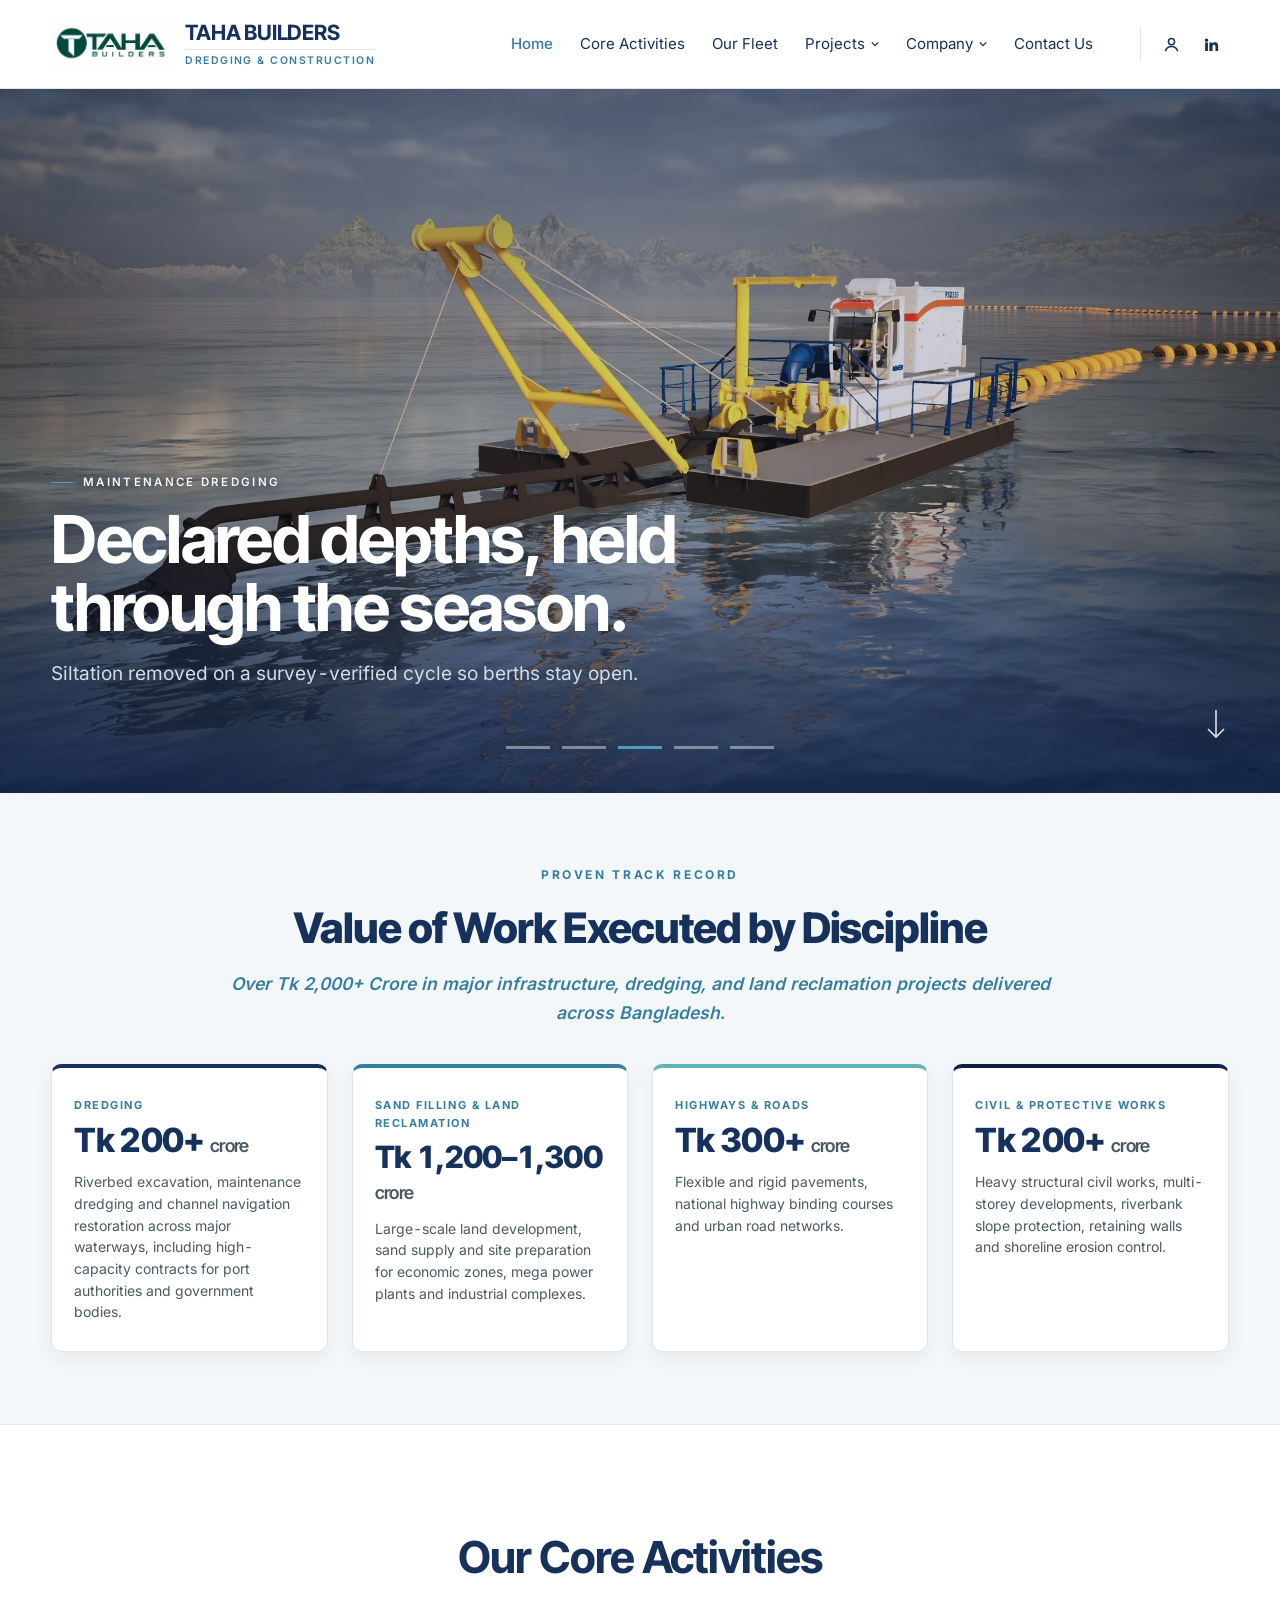
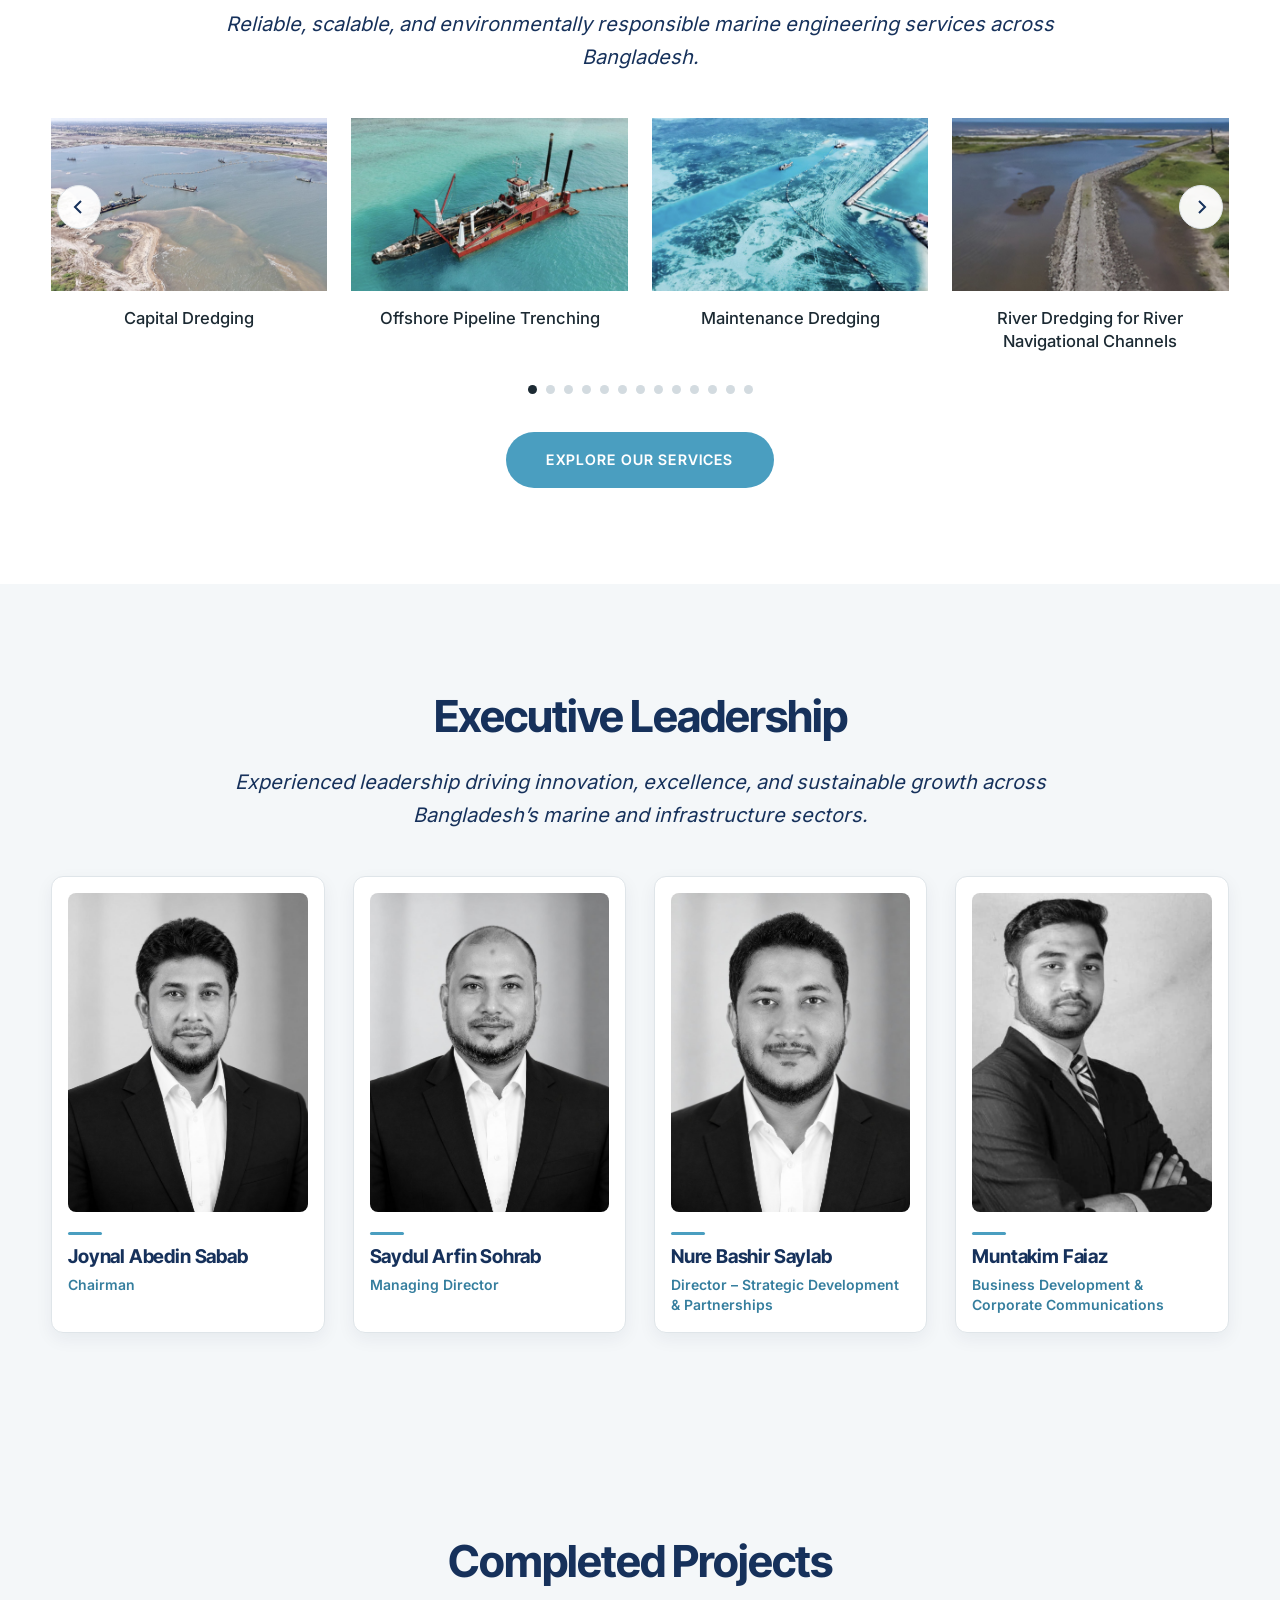
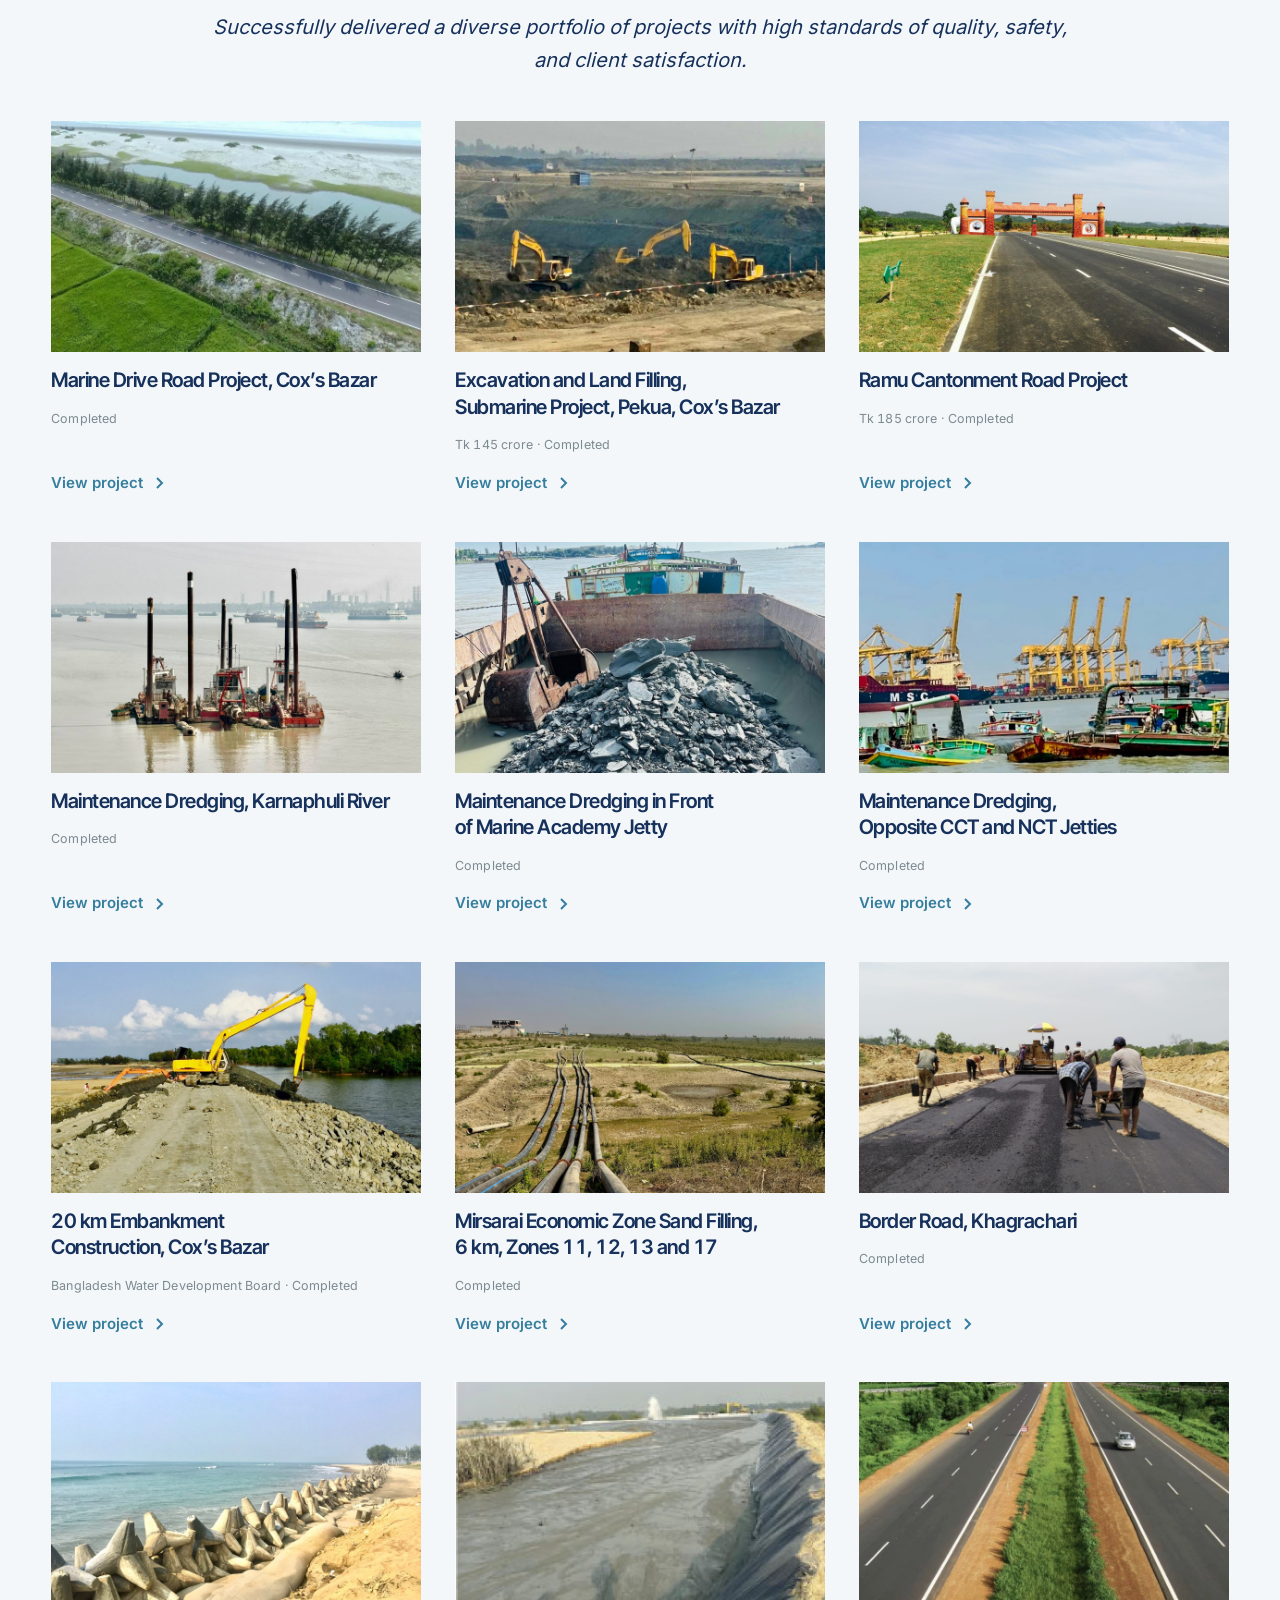
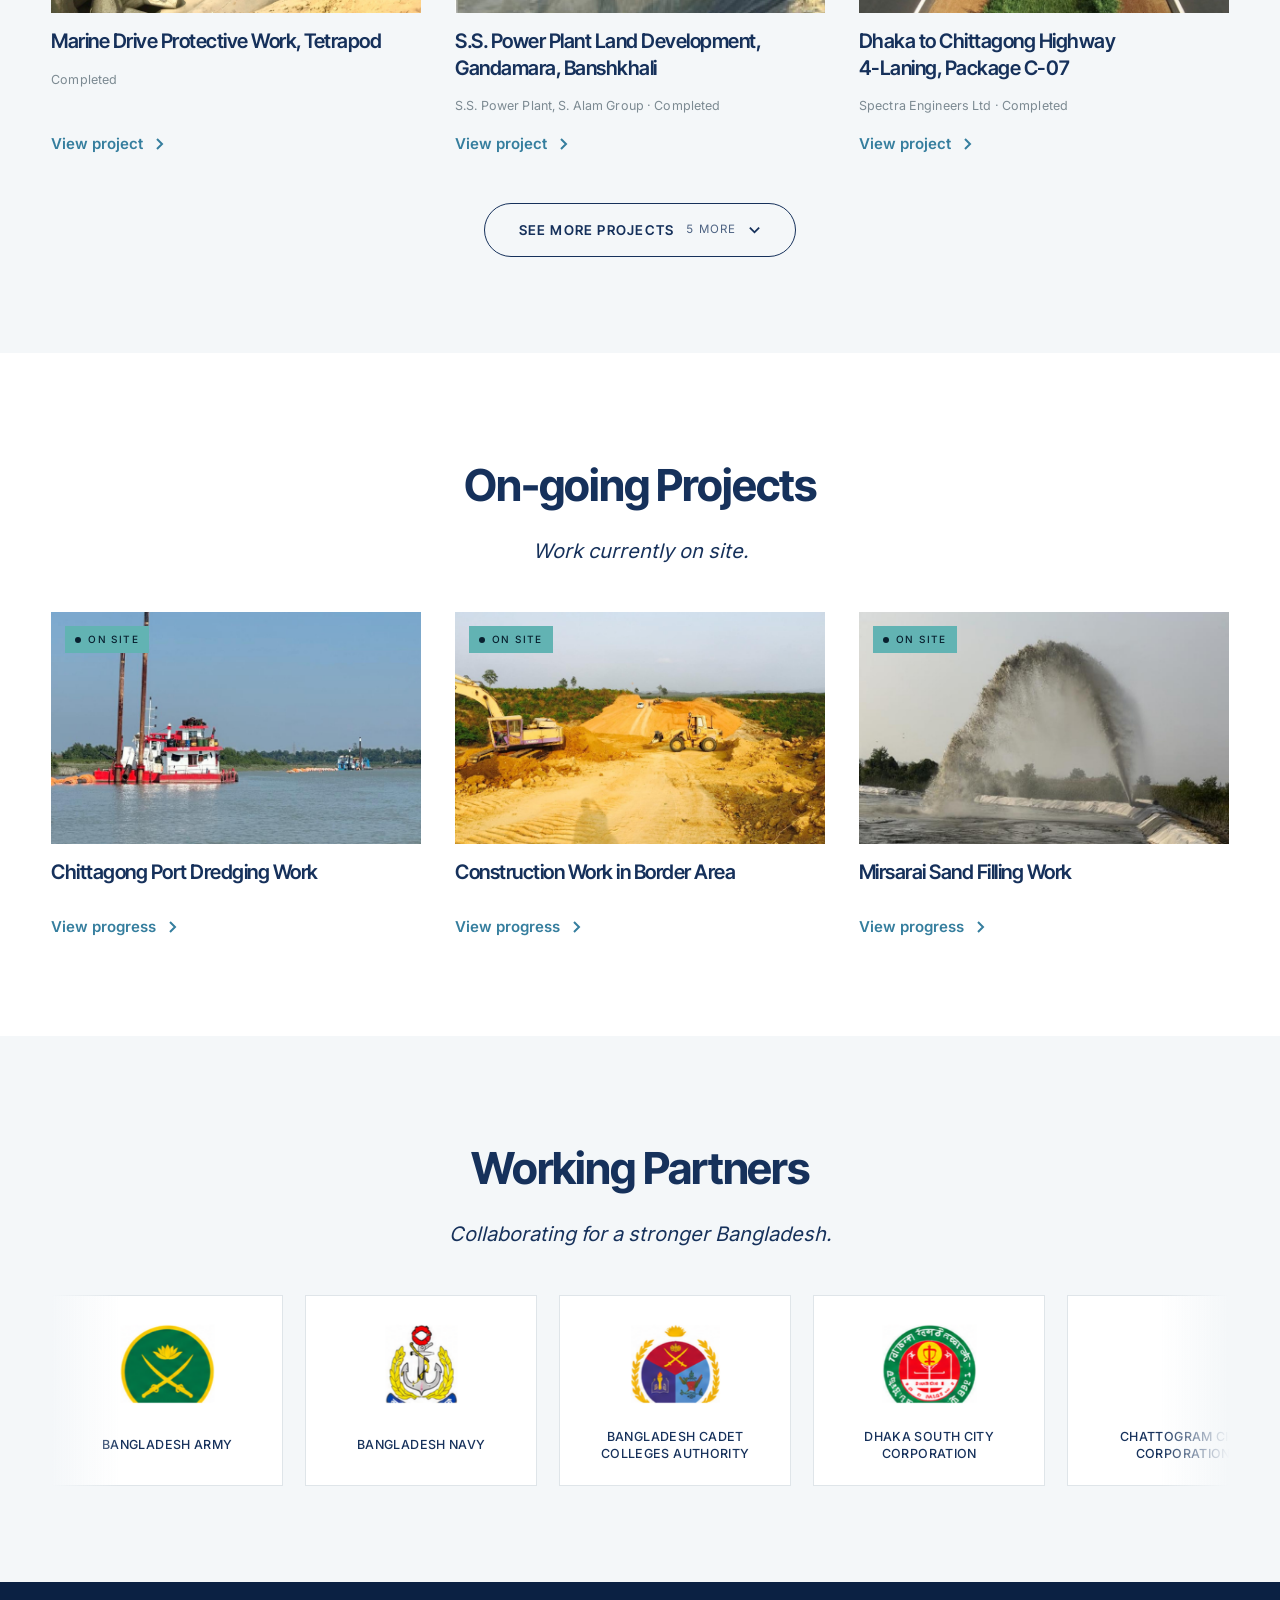
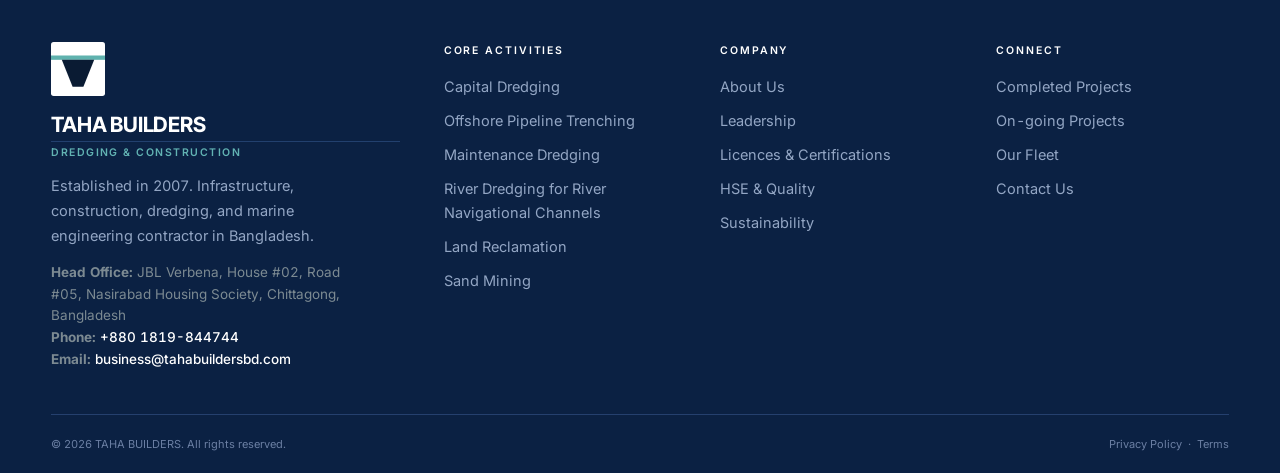
==== index.html @ 4d3c4e2f "Update brand logo to taha-builder-logo.png across header files and add prominent Track Record sectio" ====
<!doctype html>
<html lang="en">
<head>
<meta charset="utf-8">
<meta name="viewport" content="width=device-width, initial-scale=1">
<title>Taha Builders | Capital Dredging &amp; Marine Construction in Bangladesh</title>
<meta name="description" content="M/S Taha Builders (Taha Builders BD) is a premier infrastructure &amp; civil engineering contractor in Bangladesh specializing in capital &amp; maintenance dredging, land reclamation, highways, and marine construction.">
<meta name="keywords" content="Taha Builders, Taha Builders BD, Taha Builders Bangladesh, Dredging Bangladesh, Capital Dredging Bangladesh, Marine Construction Bangladesh, Civil Engineering Contractor BD">
<meta name="author" content="Taha Builders">
<meta name="robots" content="index, follow, max-image-preview:large, max-snippet:-1, max-video-preview:-1">
<link rel="canonical" href="https://tahabuildersbd.com/">

<!-- Open Graph / Social Media Meta Tags -->
<meta property="og:type" content="website">
<meta property="og:url" content="https://tahabuildersbd.com/">
<meta property="og:site_name" content="Taha Builders BD">
<meta property="og:title" content="Taha Builders | Capital Dredging &amp; Marine Construction in Bangladesh">
<meta property="og:description" content="M/S Taha Builders is a leading infrastructure contractor in Bangladesh specializing in capital dredging, land reclamation, marine and civil construction.">
<meta property="og:image" content="https://tahabuildersbd.com/images/hero-1.jpg">
<meta property="og:locale" content="en_US">

<!-- Twitter Card Meta Tags -->
<meta name="twitter:card" content="summary_large_image">
<meta name="twitter:title" content="Taha Builders | Capital Dredging &amp; Marine Construction in Bangladesh">
<meta name="twitter:description" content="M/S Taha Builders is a leading infrastructure contractor in Bangladesh specializing in capital dredging, land reclamation, marine and civil construction.">
<meta name="twitter:image" content="https://tahabuildersbd.com/images/hero-1.jpg">

<!-- Favicon & Stylesheet -->
<link rel="icon" href="favicon.ico" sizes="any">
<link rel="icon" type="image/png" href="images/favicon-32.png" sizes="32x32">
<link rel="apple-touch-icon" href="images/favicon-180.png">
<link rel="stylesheet" href="site.css">

<!-- Structured Data (JSON-LD Schema) -->
<script type="application/ld+json">
{
  "@context": "https://schema.org",
  "@graph": [
    {
      "@type": "Organization",
      "@id": "https://tahabuildersbd.com/#organization",
      "name": "Taha Builders",
      "alternateName": ["Taha Builders BD", "M/S Taha Builders", "Taha Builders Bangladesh"],
      "url": "https://tahabuildersbd.com/",
      "logo": {
        "@type": "ImageObject",
        "url": "https://tahabuildersbd.com/images/logo-mark.svg"
      },
      "image": "https://tahabuildersbd.com/images/hero-1.jpg",
      "description": "M/S Taha Builders is a premier infrastructure and civil engineering contractor in Bangladesh specializing in capital & maintenance dredging, land reclamation, marine, and civil construction.",
      "address": {
        "@type": "PostalAddress",
        "addressCountry": "BD",
        "addressRegion": "Dhaka",
        "addressLocality": "Dhaka"
      },
      "sameAs": [
        "https://github.com/Muntakim-0001/Taha-Builders"
      ]
    },
    {
      "@type": "GeneralContractor",
      "@id": "https://tahabuildersbd.com/#localbusiness",
      "name": "Taha Builders BD",
      "url": "https://tahabuildersbd.com/",
      "image": "https://tahabuildersbd.com/images/hero-1.jpg",
      "priceRange": "$$$",
      "address": {
        "@type": "PostalAddress",
        "addressCountry": "BD",
        "addressLocality": "Dhaka"
      },
      "areaServed": {
        "@type": "Country",
        "name": "Bangladesh"
      }
    },
    {
      "@type": "WebSite",
      "@id": "https://tahabuildersbd.com/#website",
      "url": "https://tahabuildersbd.com/",
      "name": "Taha Builders",
      "alternateName": "Taha Builders BD",
      "publisher": {
        "@id": "https://tahabuildersbd.com/#organization"
      }
    }
  ]
}
</script>
</head>
<body>

<!-- ============ HEADER ============ -->
<header class="header">
  <div class="wrap">
    <a class="brand" href="/" aria-label="Taha Builders home">
      <img class="mark" src="images/taha-builder-logo.png" alt="Taha Builders Logo" style="height:48px;width:auto;object-fit:contain">
      <span class="wordmark">TAHA BUILDERS<span class="tag">Dredging &amp; Construction</span></span>
    </a>

    <ul class="nav">
      <li><a class="top" href="/" aria-current="page">Home</a></li>
      <li><a class="top" href="#activities">Core Activities</a></li>
      <li><a class="top" href="fleet.html">Our Fleet</a></li>
      <li><a class="top" href="#projects">Projects
        <svg class="caret" viewBox="0 0 10 10"><path d="M1 3l4 4 4-4" fill="none" stroke="currentColor" stroke-width="1.6"></path></svg></a>
        <ul class="drop">
          <li><a href="#projects">Completed Projects</a></li>
          <li><a href="#ongoing">On-going Projects</a></li>
        </ul>
      </li>
      <li><a class="top" href="about.html">Company
        <svg class="caret" viewBox="0 0 10 10"><path d="M1 3l4 4 4-4" fill="none" stroke="currentColor" stroke-width="1.6"></path></svg></a>
        <ul class="drop">
          <li><a href="about.html">About Us</a></li>
          <li><a href="about.html#leadership">Leadership</a></li>
          <li><a href="certifications.html">Licences &amp; Certifications</a></li>
          <li><a href="hse-quality.html">HSE &amp; Quality</a></li>
          <li><a href="sustainability.html">Sustainability</a></li>
        </ul>
      </li>
      <li><a class="top" href="about.html#office">Contact Us</a></li>
    </ul>

    <div class="icons">
      <a href="about.html#office" aria-label="Client portal"><svg width="19" height="19" viewBox="0 0 20 20" fill="none" stroke="currentColor" stroke-width="1.6"><circle cx="10" cy="7" r="3.2"></circle><path d="M3.5 17c1.1-3.2 3.5-4.8 6.5-4.8s5.4 1.6 6.5 4.8"></path></svg></a>
      <a href="about.html#office" aria-label="LinkedIn"><svg width="17" height="17" viewBox="0 0 24 24" fill="currentColor"><path d="M4.98 3.5a2.5 2.5 0 11-.02 5 2.5 2.5 0 01.02-5zM3 9h4v12H3zM9 9h3.8v1.7h.05c.53-.95 1.83-1.95 3.77-1.95 4.03 0 4.78 2.5 4.78 5.76V21H17.6v-5.6c0-1.34-.03-3.06-1.9-3.06-1.9 0-2.2 1.46-2.2 2.97V21H9z"></path></svg></a>
    </div>
    <button class="burger" id="burger" aria-label="Open menu" aria-expanded="false" aria-controls="mobileNav"><span></span><span></span><span></span></button>
  </div>
</header>

<nav class="mobile" id="mobileNav" aria-label="Mobile"></nav>

<!-- ============ 1. HERO ============ -->
<section class="hero" aria-roledescription="carousel" aria-label="Operations">
  <div id="slides"></div>

  <div class="hero-copy">
    <div class="wrap">
      <p class="hero-eyebrow" id="heroEyebrow">INFRASTRUCTURE &amp; MARINE ENGINEERING</p>
      <h1 id="heroTitle">Taha Builders — Capital Dredging &amp; Marine Construction in Bangladesh</h1>
      <p class="sub" id="heroSub">Delivering capital dredging, land reclamation, and heavy civil construction projects across Bangladesh.</p>
    </div>
  </div>

  <div class="dots" role="tablist" aria-label="Hero slides" id="heroDots"></div>

  <a class="scroll-cue" href="#activities" aria-label="Scroll down">
    <svg width="26" height="34" viewBox="0 0 26 34" fill="none" stroke="currentColor" stroke-width="1.6"><path d="M13 3v27M5 22l8 8 8-8"></path></svg>
  </a>
</section>

<!-- ============ 1.5 TRACK RECORD (VALUE OF WORK EXECUTED) ============ -->
<section class="section" id="track-record" style="background:var(--paper-2);padding:clamp(48px,6vw,72px) 0;border-bottom:1px solid var(--line)">
  <div class="wrap">
    <div class="center-head" style="margin-bottom:36px">
      <span style="font-family:var(--f-mono);font-size:12px;font-weight:700;letter-spacing:.22em;text-transform:uppercase;color:var(--cyan-dark);display:block;margin-bottom:8px">PROVEN TRACK RECORD</span>
      <h2 style="font-size:clamp(28px,3.8vw,42px);font-weight:800;color:var(--navy);letter-spacing:-.025em">Value of Work Executed by Discipline</h2>
      <p class="sub" style="font-size:17.5px;color:var(--cyan-dark);font-weight:600;margin-top:8px">Over Tk 2,000+ Crore in major infrastructure, dredging, and land reclamation projects delivered across Bangladesh.</p>
    </div>

    <div style="display:grid;grid-template-columns:repeat(4,1fr);gap:24px" class="record-grid">
      <article style="background:#fff;border:1px solid var(--line);border-top:4px solid var(--navy);padding:28px 22px;border-radius:10px;box-shadow:0 6px 18px rgba(11,33,67,0.06);display:flex;flex-direction:column;gap:10px">
        <div style="font-family:var(--f-mono);font-size:11px;font-weight:700;letter-spacing:.14em;text-transform:uppercase;color:var(--cyan-dark)">DREDGING</div>
        <div style="font-family:var(--f-display);font-size:clamp(26px,2.6vw,34px);font-weight:800;color:var(--navy);line-height:1;letter-spacing:-.02em">Tk 200+ <span style="font-size:18px;font-weight:600;color:var(--body)">crore</span></div>
        <p style="font-size:14px;color:var(--body);line-height:1.55;margin-top:4px">Riverbed excavation, maintenance dredging and channel navigation restoration across major waterways, including high-capacity contracts for port authorities and government bodies.</p>
      </article>

      <article style="background:#fff;border:1px solid var(--line);border-top:4px solid var(--cyan-dark);padding:28px 22px;border-radius:10px;box-shadow:0 6px 18px rgba(11,33,67,0.06);display:flex;flex-direction:column;gap:10px">
        <div style="font-family:var(--f-mono);font-size:11px;font-weight:700;letter-spacing:.14em;text-transform:uppercase;color:var(--cyan-dark)">SAND FILLING &amp; LAND RECLAMATION</div>
        <div style="font-family:var(--f-display);font-size:clamp(24px,2.4vw,32px);font-weight:800;color:var(--navy);line-height:1;letter-spacing:-.02em">Tk 1,200&ndash;1,300 <span style="font-size:18px;font-weight:600;color:var(--body)">crore</span></div>
        <p style="font-size:14px;color:var(--body);line-height:1.55;margin-top:4px">Large-scale land development, sand supply and site preparation for economic zones, mega power plants and industrial complexes.</p>
      </article>

      <article style="background:#fff;border:1px solid var(--line);border-top:4px solid var(--teal);padding:28px 22px;border-radius:10px;box-shadow:0 6px 18px rgba(11,33,67,0.06);display:flex;flex-direction:column;gap:10px">
        <div style="font-family:var(--f-mono);font-size:11px;font-weight:700;letter-spacing:.14em;text-transform:uppercase;color:var(--cyan-dark)">HIGHWAYS &amp; ROADS</div>
        <div style="font-family:var(--f-display);font-size:clamp(26px,2.6vw,34px);font-weight:800;color:var(--navy);line-height:1;letter-spacing:-.02em">Tk 300+ <span style="font-size:18px;font-weight:600;color:var(--body)">crore</span></div>
        <p style="font-size:14px;color:var(--body);line-height:1.55;margin-top:4px">Flexible and rigid pavements, national highway binding courses and urban road networks.</p>
      </article>

      <article style="background:#fff;border:1px solid var(--line);border-top:4px solid var(--navy-deep);padding:28px 22px;border-radius:10px;box-shadow:0 6px 18px rgba(11,33,67,0.06);display:flex;flex-direction:column;gap:10px">
        <div style="font-family:var(--f-mono);font-size:11px;font-weight:700;letter-spacing:.14em;text-transform:uppercase;color:var(--cyan-dark)">CIVIL &amp; PROTECTIVE WORKS</div>
        <div style="font-family:var(--f-display);font-size:clamp(26px,2.6vw,34px);font-weight:800;color:var(--navy);line-height:1;letter-spacing:-.02em">Tk 200+ <span style="font-size:18px;font-weight:600;color:var(--body)">crore</span></div>
        <p style="font-size:14px;color:var(--body);line-height:1.55;margin-top:4px">Heavy structural civil works, multi-storey developments, riverbank slope protection, retaining walls and shoreline erosion control.</p>
      </article>
    </div>
  </div>
</section>

<!-- ============ 2. OUR CORE ACTIVITIES ============ -->
<section class="section" id="activities">
  <div class="wrap">
    <div class="center-head">
      <h2>Our Core Activities</h2>
      <p class="sub">Reliable, scalable, and environmentally responsible marine engineering services across Bangladesh.</p>
    </div>

    <div class="carousel">
      <button class="c-nav prev" id="actPrev" aria-label="Previous">
        <svg width="16" height="16" viewBox="0 0 16 16" fill="none" stroke="currentColor" stroke-width="2"><path d="M10 2L4 8l6 6"></path></svg>
      </button>
      <div class="viewport"><div class="track" id="actTrack"></div></div>
      <button class="c-nav next" id="actNext" aria-label="Next">
        <svg width="16" height="16" viewBox="0 0 16 16" fill="none" stroke="currentColor" stroke-width="2"><path d="M6 2l6 6-6 6"></path></svg>
      </button>
    </div>

    <div class="c-dots" id="actDots" role="tablist" aria-label="Activities"></div>
    <div class="pill-row"><a class="pill" href="#activities">Explore our services</a></div>
  </div>
</section>

<!-- ============ 3. EXECUTIVE LEADERSHIP ============ -->
<section class="section" id="leadership" style="background:var(--paper-2)">
  <div class="wrap">
    <div class="center-head">
      <h2>Executive Leadership</h2>
      <p class="sub">Experienced leadership driving innovation, excellence, and sustainable growth across Bangladesh&rsquo;s marine and infrastructure sectors.</p>
    </div>
    <div class="leaders" id="leaderGrid"></div>
  </div>
</section>

<!-- ============ 4. COMPLETED PROJECTS ============ -->
<section class="section" id="projects" style="background:#F4F7F9">
  <div class="wrap">
    <div class="center-head">
      <h2>Completed Projects</h2>
      <p class="sub">Successfully delivered a diverse portfolio of projects with high standards of quality, safety, and client satisfaction.</p>
    </div>
    <div class="projects" id="projGrid"></div>
    <div class="more-row" id="moreRow" hidden>
      <button class="more-btn" id="moreBtn" type="button">
        See more projects
        <svg width="13" height="13" viewBox="0 0 14 14" fill="none" stroke="currentColor" stroke-width="2"><path d="M2 5l5 5 5-5"></path></svg>
      </button>
    </div>
  </div>
</section>

<!-- ============ 5. ON-GOING PROJECTS ============ -->
<section class="section" id="ongoing">
  <div class="wrap">
    <div class="center-head">
      <h2>On-going Projects</h2>
      <p class="sub">Work currently on site.</p>
    </div>
    <div class="projects three" id="liveGrid"></div>
  </div>
</section>

<!-- ============ 6. WORKING PARTNERS ============ -->
<section class="section partners" id="partners" style="background:var(--paper-2)">
  <div class="wrap">
    <div class="center-head">
      <h2>Working Partners</h2>
      <p class="sub">Collaborating for a stronger Bangladesh.</p>
    </div>

    <div class="p-rail"><div class="p-track" id="pTrack"></div></div>
  </div>
</section>

<!-- ============ PROJECT MODAL ============ -->
<div class="modal" id="modal" role="dialog" aria-modal="true" aria-labelledby="mTitle">
  <div class="backdrop" data-close></div>
  <div class="sheet">
    <div class="sheet-top">
      <span class="k">Completed Project</span>
      <button class="x" data-close aria-label="Close">
        <svg width="16" height="16" viewBox="0 0 16 16" fill="none" stroke="currentColor" stroke-width="2"><path d="M3 3l10 10M13 3L3 13"></path></svg>
      </button>
    </div>
    <div class="sheet-body">
      <h2 id="mTitle"></h2>
      <div class="factbar" id="mFacts"></div>
      <p class="lede" id="mLede"></p>
      <div class="sub-h">Project photographs</div>
      <div class="gallery" id="mGallery"></div>
      <div id="mDocsWrap">
        <div class="sub-h">Project documents</div>
        <div class="docs" id="mDocs"></div>
      </div>
    </div>
  </div>
</div>

<!-- ============ FOOTER ============ -->
<footer class="footer">
  <div class="wrap">
    <div class="foot-grid">
      <div class="foot-brand">
        <img src="images/logo-mark-reversed.svg" alt="Taha Builders Logo" width="54" height="54" style="margin-bottom:18px">
        <span class="wordmark">TAHA BUILDERS<span class="tag">Dredging &amp; Construction</span></span>
        <p>Established in 2007. Infrastructure, construction, dredging, and marine engineering contractor in Bangladesh.</p>
        <p style="margin-top:14px;font-size:13.5px;color:var(--muted);line-height:1.6">
          <strong>Head Office:</strong> JBL Verbena, House #02, Road #05, Nasirabad Housing Society, Chittagong, Bangladesh<br>
          <strong>Phone:</strong> <a href="tel:+8801819844744" style="color:#fff;font-weight:500">+880 1819-844744</a><br>
          <strong>Email:</strong> <a href="mailto:business@tahabuildersbd.com" style="color:#fff;font-weight:500">business@tahabuildersbd.com</a>
        </p>
      </div>
      <div>
        <h4>Core Activities</h4>
        <ul id="footActs"></ul>
      </div>
      <div>
        <h4>Company</h4>
        <ul>
          <li><a href="about.html">About Us</a></li>
          <li><a href="about.html#leadership">Leadership</a></li>
          <li><a href="certifications.html">Licences &amp; Certifications</a></li>
          <li><a href="hse-quality.html">HSE &amp; Quality</a></li>
          <li><a href="sustainability.html">Sustainability</a></li>
        </ul>
      </div>
      <div>
        <h4>Connect</h4>
        <ul>
          <li><a href="#projects">Completed Projects</a></li>
          <li><a href="#ongoing">On-going Projects</a></li>
          <li><a href="fleet.html">Our Fleet</a></li>
          <li><a href="about.html#office">Contact Us</a></li>
        </ul>
      </div>
    </div>
    <div class="foot-bar">
      <span>&copy; 2026 TAHA BUILDERS. All rights reserved.</span>
      <span>Privacy Policy &nbsp;&middot;&nbsp; Terms</span>
    </div>
  </div>
</footer>

<script>
/* =================================================================
   CONTENT — edit these three arrays and the page updates itself.
   ================================================================= */

/* ---- 1. HERO: five clips ---- */
var HERO = [
  {file:'videos/01-capital-dredging.mp4', still:'images/hero/01.jpg', eyebrow:'Capital Dredging',
   title:'Deeper channels, wider berths, ports that keep working.',
   sub:'Cutter suction fleets cutting design profile to survey tolerance, on schedule and to specification.'},
  {file:'videos/02-sand-filling.mp4', still:'images/hero/02.jpg', eyebrow:'Sand Filling',
   title:'New ground, placed metre by metre.',
   sub:'Hydraulic fill discharged to level and compacted, turning water into platform.'},
  {file:'videos/03-maintenance.mp4', still:'images/hero/03.jpg', eyebrow:'Maintenance Dredging',
   title:'Declared depths, held through the season.',
   sub:'Siltation removed on a survey-verified cycle so berths stay open.'},
  {file:'videos/04-reclamation.mp4', still:'images/hero/04.jpg', eyebrow:'Land Reclamation',
   title:'Coastline built to a design, not a guess.',
   sub:'Reclamation areas bunded, filled and surcharged with settlement monitored to handover.'},
  {file:'videos/05-shore-protection.mp4', still:'images/hero/05.jpg', eyebrow:'Shore Protection',
   title:'Protection that outlasts the storm season.',
   sub:'Graded armour placed to profile for breakwaters, revetments and scour protection.'}
];

/* ---- 2. CORE ACTIVITIES: the 13, in order ---- */
var ACTIVITIES = [
  'Capital Dredging',
  'Offshore Pipeline Trenching',
  'Maintenance Dredging',
  'River Dredging for River Navigational Channels',
  'Land Reclamation',
  'Sand Mining',
  'Intake and Outfall Channels',
  'Desiltation of Lakes, Ponds and Barrages',
  'Irrigation Canal Dredging',
  'Fishing Harbour Construction',
  'Quays and Jetties',
  'Breakwaters',
  'Shore Protection'
];

/* ---- 3. COMPLETED PROJECTS: twelve ----
   Replace title / client / location / year / scope / lede.
   gallery: image paths.  docs: {name, size, file}.  docs: [] hides
   the documents block for that project.

   TEMPORARY: covers and galleries currently borrow the Core Activities
   photographs so the grid reads properly. Change each 'cover' to
   'images/projects/NN.jpg' and each gallery entry to
   'images/projects/NN-a.jpg' etc. once the real project photos exist. */
function actImg(n){ n = ((n - 1) % 13) + 1; return 'images/activities/' + (n < 10 ? '0'+n : n) + '.jpg'; }

var PROJECTS = [
 {cover:'images/projects/01.jpg',
  title:'Marine Drive Road Project, Cox\u2019s Bazar',
  client:'To be confirmed', value:'To be confirmed', period:'Completed', ref:'To be confirmed',
  lede:'Marine Drive road works at Cox\u2019s Bazar.',
  gallery:['images/projects/01-a.jpg','images/projects/01-old.jpg'], docs:[]},

 {cover:'images/projects/02.jpg',
  title:'Excavation and Land Filling, Submarine Project, Pekua, Cox\u2019s Bazar',
  client:'To be confirmed', value:'Tk 145 crore', period:'Completed', ref:'To be confirmed',
  lede:'Sub marine project at Pekua Magnama.',
  gallery:['images/projects/02-a.jpg','images/projects/02-old.jpg'], docs:[]},

 {cover:'images/projects/03.jpg',
  title:'Ramu Cantonment Road Project',
  client:'To be confirmed', value:'Tk 185 crore', period:'Completed', ref:'To be confirmed',
  method:'Land excavation and sand filling',
  lede:'Land excavation and sand filling works for the Ramu Cantonment road project.',
  gallery:['images/projects/03-a.jpg','images/projects/03-b.jpg'], docs:[]},

 {cover:'images/projects/04.jpg',
  title:'Maintenance Dredging, Karnaphuli River',
  client:'To be confirmed', value:'To be confirmed', period:'Completed', ref:'To be confirmed',
  method:'20 inch cutter suction dredger',
  lede:'Maintenance dredging on the Karnaphuli River, carried out with a 20 inch cutter suction dredger.',
  gallery:['images/projects/04-a.jpg','images/projects/04-old.jpg'], docs:[]},

 {cover:'images/projects/05.jpg',
  title:'Maintenance Dredging in Front of Marine Academy Jetty',
  client:'To be confirmed', value:'To be confirmed', period:'Completed', ref:'To be confirmed',
  method:'Grab dredging',
  lede:'Maintenance dredging on the Karnaphuli River in front of the Marine Academy jetty, carried out as grab dredging work.',
  gallery:['images/projects/05-a.jpg'], docs:[]},

 {cover:'images/projects/06.jpg',
  title:'Maintenance Dredging, Opposite CCT and NCT Jetties',
  client:'To be confirmed', value:'To be confirmed', period:'Completed', ref:'To be confirmed',
  method:'Load, unload and bulkhead',
  lede:'Maintenance dredging on the Karnaphuli River opposite the CCT and NCT jetties, worked by load, unload and bulkhead.',
  gallery:['images/projects/06-a.jpg','images/projects/06-old.jpg','images/projects/06-b.jpg'], docs:[]},

 {cover:'images/projects/07.jpg',
  title:'20 km Embankment Construction, Cox\u2019s Bazar',
  client:'Bangladesh Water Development Board', value:'To be confirmed', period:'Completed', ref:'To be confirmed',
  method:'Embankment construction, 20 km',
  lede:'Construction of 20 kilometres of embankment under the Bangladesh Water Development Board at Cox\u2019s Bazar.',
  gallery:['images/projects/07-a.jpg','images/projects/07-old.jpg'], docs:[]},

 {cover:'images/projects/08.jpg',
  title:'Mirsarai Economic Zone Sand Filling, 6 km, Zones 11, 12, 13 and 17',
  client:'To be confirmed', value:'To be confirmed', period:'Completed', ref:'To be confirmed',
  method:'Sand filling, 30 crore cft',
  lede:'Sand filling works at the Mirsarai Economic Zone across zones 11, 12, 13 and 17, over a 6 kilometre run. Sand placed: 30 crore cft.',
  gallery:['images/projects/08-a.jpg','images/projects/08-old.jpg'], docs:[]},

 {cover:'images/projects/18.jpg',
  title:'Border Road, Khagrachari',
  client:'To be confirmed', value:'To be confirmed', period:'Completed', ref:'To be confirmed',
  lede:'Border road construction at Khagrachari.',
  gallery:['images/projects/18-a.jpg'], docs:[]},

 {cover:'images/projects/19.jpg',
  title:'Marine Drive Protective Work, Tetrapod',
  client:'To be confirmed', value:'To be confirmed', period:'Completed', ref:'To be confirmed',
  method:'Tetrapod armour over geotextile tube',
  lede:'Shore protection along the Marine Drive frontage, tetrapod armour placed over a geotextile tube core.',
  gallery:['images/projects/19-a.jpg'], docs:[]}
];

/* ---- projects 9 to 17, from the company profile ---- */
PROJECTS.push(
 {cover:'images/projects/09.jpg',
  title:'S.S. Power Plant Land Development, Gandamara, Banshkhali',
  client:'S.S. Power Plant, S. Alam Group',
  value:'Tk 218.61 crore  (Tk 218,61,20,000)',
  period:'Completed', ref:'Work order, 70,52,000 CM at Tk 310.00 per CM',
  method:'Land development, 7,052,000 m\u00b3',
  lede:'Land development works for the S.S. Power Plant at Gandamara, Banshkhali, Chattogram. Total volume 7,052,000 cubic metres.',
  gallery:['images/projects/09-a.jpg'], docs:[]},

 {cover:'images/projects/10.jpg',
  title:'Dhaka to Chittagong Highway 4-Laning, Package C-07',
  client:'Spectra Engineers Ltd',
  value:'Approx Tk 40 crore of a Tk 475 crore project',
  period:'Completed', ref:'Contractor certificate',
  lede:'Civil works on package C-07 of the four-laning of the Dhaka to Chittagong Highway, delivered as a sub-contractor to Spectra Engineers Ltd.',
  gallery:['images/projects/10-a.jpg'], docs:[]},

 {cover:actImg(11),
  title:'GPH Ispat Civil and General Construction Works',
  client:'GPH Ispat Ltd and GPH Power Generation Ltd',
  value:'Tk 16 crore to Tk 25 crore of a Tk 200 crore project',
  period:'Completed', ref:'Client letter, 21.08.2014',
  lede:'Civil and general construction works for GPH Ispat Ltd and GPH Power Generation Ltd. The client certified the works as executed accurately and on schedule.',
  gallery:[actImg(11)], docs:[]},

 {cover:actImg(7),
  title:'NRA RCC Road and Drains, West of X-Y Shed',
  client:'Chittagong Port Authority',
  value:'Tk 15.09 crore  (final bill Tk 15,09,45,833.49)',
  period:'Jul 2022 to Jan 2023', ref:'Completion certificate, rated Satisfactory',
  lede:'Construction of an RCC road with RCC drains to both sides, west of X-Y Shed, and the cross road at NRA. Completed within the 365 days allowed.',
  gallery:[actImg(7)], docs:[]},

 {cover:'images/projects/13.jpg',
  title:'Maintenance Dredging, TSP Jetty to Dolphin Jetty-5',
  client:'Chittagong Port Authority',
  value:'Tk 14.00 crore  (Tk 14,00,29,850)',
  period:'Contract dated Jan 2022', ref:'Agreement 19/2022, Tender ID 616502',
  method:'Cutter suction, 302,000 m\u00b3',
  lede:'Maintenance dredging in the Karnaphuli River opposite the TSP jetty through to Dolphin oil jetty-5, cutting bend zone A, within port limits. Dredging quantity 302,000 cubic metres.',
  gallery:['images/projects/13-a.jpg','images/projects/13-b.jpg'], docs:[]},

 {cover:'images/projects/14.jpg',
  title:'Walkway and Beautification, Noakhali Government Residential Quarters',
  client:'PWD Division, Noakhali',
  value:'Tk 12.85 crore  (Tk 12,85,46,316.43)',
  period:'Completed', ref:'To be confirmed',
  method:'Walkway, beautification and landscaping',
  lede:'Construction of a walkway and beautification works around the ponds at the Noakhali Government Residential Quarters.',
  gallery:['images/projects/14-a.jpg'], docs:[]},

 {cover:'images/projects/15.jpg',
  title:'Maintenance Dredging, Upstream of Shah Amanat Bridge',
  client:'Chittagong Port Authority',
  value:'Tk 6.30 crore  (Tk 6,29,84,651.20)',
  period:'Contract dated 22.10.2023', ref:'Agreement 05/2023, Tender ID 816620',
  method:'171,200 m\u00b3',
  lede:'Maintenance dredging upstream of the Shah Amanat Bridge on the north side of Bakalia Char. Dredging quantity 171,200 cubic metres.',
  gallery:['images/projects/15-a.jpg'], docs:[]}
);

/* ---- EXECUTIVE LEADERSHIP: five, in order ----
   Add a name once you have it and it appears above the position.
   Photos go in images/leadership/ as 01.jpg to 05.jpg, portrait
   orientation, ideally 3:4 (for example 900 x 1200). */
var LEADERS = [
  {photo:'images/THP1.jpeg', name:'Joynal Abedin Sabab', role:'Chairman'},
  {photo:'images/THP2.jpeg', name:'Saydul Arfin Sohrab', role:'Managing Director'},
  {photo:'images/THP3.jpeg', name:'Nure Bashir Saylab', role:'Director – Strategic Development & Partnerships'},
  {photo:'images/THP4.jpeg', name:'Muntakim Faiaz', role:'Business Development & Corporate Communications'}
];

/* ---- 4. ON-GOING PROJECTS: three ----
   Same shape as PROJECTS. Fill these in as the records arrive. */
var ONGOING = [
 {cover:'images/ongoing/01.jpg',
  title:'Chittagong Port Dredging Work',
  client:'Client / awarding body', value:'Contract value', period:'Commenced', ref:'Contract reference',
  lede:'Awaiting the project record: awarding body, scope of works, contract value, commencement date and expected completion.',
  gallery:['images/ongoing/01-a.jpg'], docs:[]},

 {cover:'images/ongoing/02.jpg',
  title:'Construction Work in Border Area',
  client:'Client / awarding body', value:'Contract value', period:'Commenced', ref:'Contract reference',
  lede:'Awaiting the project record: awarding body, scope of works, contract value, commencement date and expected completion.',
  gallery:['images/ongoing/02-a.jpg'], docs:[]},

 {cover:'images/ongoing/03.jpg',
  title:'Mirsarai Sand Filling Work',
  client:'Client / awarding body', value:'Contract value', period:'Commenced', ref:'Contract reference',
  lede:'Awaiting the project record: awarding body, scope of works, contract value, commencement date and expected completion.',
  gallery:['images/ongoing/03-a.jpg'], docs:[]}
];

/* ---- 5. WORKING PARTNERS: fifteen, in the order supplied ---- */
var PARTNERS = [
  {img:'images/partners/01.png', name:'Bangladesh Army'},
  {img:'images/partners/02.png', name:'Bangladesh Navy'},
  {img:'images/partners/03.png', name:'Bangladesh Cadet Colleges Authority'},
  {img:'images/partners/04.png', name:'Dhaka South City Corporation'},
  {img:'images/partners/05.png', name:'Chattogram City Corporation'},
  {img:'images/partners/06.png', name:'Cox\u2019s Bazar Development Authority'},
  {img:'images/partners/07.png', name:'Bangladesh Inland Water Transport Authority'},
  {img:'images/partners/08.png', name:'Bangladesh Water Development Board'},
  {img:'images/partners/09.png', name:'Ministry of Education'},
  {img:'images/partners/10.png', name:'Bangladesh Post Office'},
  {img:'images/partners/11.png', name:'Bangladesh Police'},
  {img:'images/partners/12.png', name:'ICT Division'},
  {img:'images/partners/13.png', name:'Chittagong Port Authority'},
  {img:'images/partners/14.png', name:'Bangladesh Coast Guard'},
  {img:'images/partners/15.png', name:'Bangladesh Investment Development Authority'}
];

/* =================================================================
   BUILD
   ================================================================= */
(function(){
  var reduce = matchMedia('(prefers-reduced-motion: reduce)').matches;

  function plate(seed, w, h){
    var tints = ['#17356E','#123056','#1B3E72','#0F2A4E','#1D4478'];
    var bg = tints[Math.abs(seed) % tints.length];
    var s = '<svg viewBox="0 0 '+w+' '+h+'" preserveAspectRatio="none"><rect width="'+w+'" height="'+h+'" fill="'+bg+'"></rect><g fill="none" stroke="#3D6FA8" stroke-width="1.2" opacity=".6">';
    for (var y = h*0.42; y < h; y += h*0.11){
      s += '<path d="M0 '+y.toFixed(0)+'q'+(w/4).toFixed(0)+' '+(h*0.06).toFixed(0)+' '+(w/2).toFixed(0)+' 0t'+(w/2).toFixed(0)+' 0"></path>';
    }
    return s + '</g></svg>';
  }

  function fill(el, src, alt, seed, w, h){
    el.insertAdjacentHTML('afterbegin', plate(seed, w, h));
    var ph = el.firstElementChild;              // the placeholder plate
    var im = new Image();
    im.alt = alt || '';
    im.onload = function(){
      if (ph && ph.parentNode) ph.parentNode.removeChild(ph);
      el.insertBefore(im, el.firstChild);       // keep any chip already on the card
    };
    im.onerror = function(){ /* keep the placeholder plate */ };
    im.src = src;
  }

  /* ---------------- HERO ---------------- */
  var slidesWrap = document.getElementById('slides');
  var dotsWrap   = document.getElementById('heroDots');

  HERO.forEach(function(h, k){
    var s = document.createElement('div');
    s.className = 'slide' + (k === 0 ? ' is-on' : '');
    s.innerHTML =
      '<div class="still"><img src="' + h.still + '" alt=""></div>' +
      '<video muted playsinline preload="metadata">' +
        '<source src="' + h.file + '" type="video/mp4"></video>' +
      '<div class="scrim"></div>';
    var vid = s.querySelector('video');
    vid.addEventListener('loadeddata', function(){ vid.classList.add('ready'); });
    slidesWrap.appendChild(s);

    var b = document.createElement('button');
    b.setAttribute('role','tab');
    b.setAttribute('aria-selected', k === 0 ? 'true' : 'false');
    b.setAttribute('aria-label','Slide ' + (k+1));
    b.addEventListener('click', function(){ heroGo(k); heroStart(); });
    dotsWrap.appendChild(b);
  });

  /* HERO SPEED: milliseconds each slide is held. If you change this, change
     the 2s in ".dots button[aria-selected=true]::after" to match. */
  var HERO_HOLD = 1500;

  var slides = [].slice.call(slidesWrap.children);
  var hDots  = [].slice.call(dotsWrap.children);
  var hi = 0, hTimer = null;

  function heroGo(n){
    hi = (n + slides.length) % slides.length;
    slides.forEach(function(s,k){
      s.classList.toggle('is-on', k === hi);
      var v = s.querySelector('video');
      if (!v) return;
      if (k === hi){ var pr = v.play(); if (pr && pr.catch) pr.catch(function(){}); }
      else { v.pause(); }
    });
    hDots.forEach(function(d,k){ d.setAttribute('aria-selected', k === hi ? 'true':'false'); });
    document.getElementById('heroEyebrow').textContent = HERO[hi].eyebrow;
    document.getElementById('heroTitle').textContent   = HERO[hi].title;
    document.getElementById('heroSub').textContent     = HERO[hi].sub;
  }
  function heroStart(){ if (reduce) return; heroStop(); hTimer = setInterval(function(){ heroGo(hi+1); }, HERO_HOLD); }
  function heroStop(){ if (hTimer) clearInterval(hTimer); }

  heroGo(0); heroStart();

  /* ---------------- CORE ACTIVITIES ---------------- */
  var track = document.getElementById('actTrack');
  var cDots = document.getElementById('actDots');
  var N = ACTIVITIES.length;

  /* two passes of the list, so stepping right never runs out of cards */
  for (var pass = 0; pass < 2; pass++){
    ACTIVITIES.forEach(function(name, k){
      var num = (k+1) < 10 ? '0'+(k+1) : ''+(k+1);
      var a = document.createElement('a');
      a.className = 'card';
      a.href = '#';
      var sh = document.createElement('div');
      sh.className = 'shot';
      fill(sh, 'images/activities/' + num + '.jpg', name, k, 640, 400);
      a.appendChild(sh);
      var cap = document.createElement('div');
      cap.className = 'cap';
      cap.textContent = name;
      a.appendChild(cap);
      track.appendChild(a);
    });
  }
  var cards = [].slice.call(track.children);

  for (var d = 0; d < N; d++){
    (function(d){
      var b = document.createElement('button');
      b.setAttribute('role','tab');
      b.setAttribute('aria-selected', d === 0 ? 'true':'false');
      b.setAttribute('aria-label','Activity ' + (d+1));
      b.addEventListener('click', function(){ actGo(d); });
      cDots.appendChild(b);
    })(d);
  }
  var aDots = [].slice.call(cDots.children);
  var ai = 0;

  function actGo(n, instant){
    ai = ((n % N) + N) % N;
    if (instant) track.style.transition = 'none';
    track.style.transform = 'translateX(' + (-cards[ai].offsetLeft) + 'px)';
    if (instant){ void track.offsetWidth; track.style.transition = ''; }
    aDots.forEach(function(x,k){ x.setAttribute('aria-selected', k === ai ? 'true':'false'); });
  }
  document.getElementById('actNext').addEventListener('click', function(){ actGo(ai+1); });
  document.getElementById('actPrev').addEventListener('click', function(){ actGo(ai-1); });
  addEventListener('resize', function(){ actGo(ai, true); });
  actGo(0, true);

  /* footer column, driven by the same array (the nav dropdown was removed) */
  var footUl = document.getElementById('footActs');
  ACTIVITIES.slice(0, 6).forEach(function(name){
    var li = document.createElement('li');
    li.innerHTML = '<a href="#activities">' + name + '</a>';
    footUl.appendChild(li);
  });

  /* ---------------- MOBILE MENU ---------------- */
  var burger = document.getElementById('burger');
  var mob    = document.getElementById('mobileNav');
  [['Home','/'],['About Us','about.html'],
   ['Core Activities','#activities'],['Fleet & Equipment','fleet.html'],
   ['Completed Projects','#projects','sub'],['On-going Projects','#ongoing','sub'],
   ['Executive Leadership','about.html#leadership'],['Licences & Certifications','certifications.html'],
   ['HSE & Quality','hse-quality.html'],['Sustainability','sustainability.html'],
   ['Working Partners','#partners'],
   ['Contact Us','about.html#office']].forEach(function(item){
    var a = document.createElement('a');
    a.href = item[1];
    a.textContent = item[0];
    if (item[2]) a.className = 'sub';
    a.addEventListener('click', function(){ setMenu(false); });
    mob.appendChild(a);
  });
  function setMenu(open){
    mob.classList.toggle('is-open', open);
    burger.setAttribute('aria-expanded', open ? 'true' : 'false');
    burger.setAttribute('aria-label', open ? 'Close menu' : 'Open menu');
    document.body.style.overflow = open ? 'hidden' : '';
  }
  burger.addEventListener('click', function(){
    setMenu(!mob.classList.contains('is-open'));
  });
  addEventListener('keydown', function(e){ if (e.key === 'Escape') setMenu(false); });
  addEventListener('resize', function(){ if (innerWidth > 1080) setMenu(false); });

  /* ---------------- EXECUTIVE LEADERSHIP ---------------- */
  /* portrait placeholder, shown until a real photograph is dropped in */
  function portrait(seed){
    var tints = ['#16315B','#12294C','#1A3A69','#0F2445','#1D3F72'];
    var bg = tints[Math.abs(seed) % tints.length];
    return '<svg viewBox="0 0 300 400" preserveAspectRatio="xMidYMid slice">' +
      '<rect width="300" height="400" fill="' + bg + '"></rect>' +
      '<g fill="#ffffff" opacity=".13">' +
        '<circle cx="150" cy="152" r="58"></circle>' +
        '<path d="M32 400c0-70 53-127 118-127s118 57 118 127z"></path>' +
      '</g></svg>';
  }

  var leaderGrid = document.getElementById('leaderGrid');
  LEADERS.forEach(function(p, k){
    var card = document.createElement('div');
    card.className = 'leader';
    var sh = document.createElement('div');
    sh.className = 'shot';
    sh.innerHTML = portrait(k);
    var ph = sh.firstElementChild;
    var im = new Image();
    im.alt = p.name || p.role;
    im.onload = function(){
      if (ph && ph.parentNode) ph.parentNode.removeChild(ph);
      sh.appendChild(im);
    };
    im.src = p.photo;
    card.appendChild(sh);

    var who = document.createElement('div');
    who.className = 'who';
    if (p.name){
      var nm = document.createElement('div');
      nm.className = 'nm'; nm.textContent = p.name;
      who.appendChild(nm);
    }
    var rl = document.createElement('div');
    rl.className = p.name ? 'role' : 'role lead'; rl.textContent = p.role;
    who.appendChild(rl);
    card.appendChild(who);
    leaderGrid.appendChild(card);
  });

  /* ---------------- COMPLETED PROJECTS ---------------- */
  function renderGrid(list, node, live){
    list.forEach(function(pr, k){
      var b = document.createElement('button');
      b.className = 'proj';
      b.type = 'button';
      var sh = document.createElement('div');
      sh.className = 'shot';
      fill(sh, pr.cover, pr.title, k + (live ? 6 : 2), 640, 400);
      if (live){
        var chip = document.createElement('span');
        chip.className = 'chip';
        chip.textContent = 'On site';
        sh.appendChild(chip);
      }
      b.appendChild(sh);
      var h = document.createElement('h3'); h.textContent = pr.title;
      var m = document.createElement('div'); m.className = 'meta';
      var vague = ['To be confirmed','Client','Client / awarding body','Contract value','Period','Commenced'];
      var bits = [];
      if (vague.indexOf(pr.client) === -1) bits.push(pr.client);
      else if (vague.indexOf(pr.value) === -1) bits.push(pr.value);
      if (vague.indexOf(pr.period) === -1) bits.push(pr.period);
      m.textContent = bits.join('  ·  ');
      var more = document.createElement('span'); more.className = 'more';
      more.innerHTML = (live ? 'View progress' : 'View project') +
        ' <svg width="14" height="14" viewBox="0 0 14 14" fill="none" stroke="currentColor" stroke-width="2"><path d="M5 2l5 5-5 5"></path></svg>';
      b.appendChild(h); b.appendChild(m); b.appendChild(more);
      b.addEventListener('click', function(){ openProject(pr, live); });
      node.appendChild(b);
    });
  }
  renderGrid(PROJECTS, document.getElementById('projGrid'), false);
  renderGrid(ONGOING,  document.getElementById('liveGrid'), true);

  /* Completed Projects reveal: four rows of three to start, then two more
     rows on each click of See more projects. */
  var PER_ROW = 3, FIRST_ROWS = 4, STEP_ROWS = 2;
  var projCards = [].slice.call(document.getElementById('projGrid').children);
  var moreRow = document.getElementById('moreRow');
  var moreBtn = document.getElementById('moreBtn');
  var shown = Math.min(PER_ROW * FIRST_ROWS, projCards.length);

  var START = shown;
  function chevron(up){
    return '<svg width="13" height="13" viewBox="0 0 14 14" fill="none" stroke="currentColor" stroke-width="2">' +
           '<path d="' + (up ? 'M2 9l5-5 5 5' : 'M2 5l5 5 5-5') + '"></path></svg>';
  }
  function paintProjects(){
    projCards.forEach(function(c, i){ c.classList.toggle('is-hidden', i >= shown); });
    var left = projCards.length - shown;
    moreRow.hidden = false;
    moreBtn.innerHTML = left > 0
      ? 'See more projects <span class="n">' + left + ' more</span>' + chevron(false)
      : 'See fewer projects' + chevron(true);
  }
  moreBtn.addEventListener('click', function(){
    if (shown >= projCards.length){
      shown = START;
      paintProjects();
      document.getElementById('projects').scrollIntoView({behavior:'smooth', block:'start'});
    } else {
      var firstNew = projCards[shown];
      shown = Math.min(shown + PER_ROW * STEP_ROWS, projCards.length);
      paintProjects();
      if (firstNew) firstNew.scrollIntoView({behavior:'smooth', block:'center'});
    }
  });
  paintProjects();

  /* ---------------- WORKING PARTNERS ---------------- */
  /* Two identical passes sit side by side and the track slides exactly one
     pass width, so the loop repeats with no visible seam. Speed is the
     animation duration in the CSS above. */
  var pTrack = document.getElementById('pTrack');
  for (var pass2 = 0; pass2 < 2; pass2++){
    PARTNERS.forEach(function(pt, idx){
      var card = document.createElement('div');
      card.className = 'p-card';
      if (pass2 === 1) card.setAttribute('aria-hidden','true');
      var im = new Image();
      im.src = pt.img; im.alt = pass2 === 0 ? pt.name : ''; im.loading = 'eager'; im.decoding = 'async';
      card.appendChild(im);
      var nm = document.createElement('div');
      nm.className = 'nm';
      nm.textContent = pt.name;
      card.appendChild(nm);
      pTrack.appendChild(card);
    });
  }
  if (reduce) pTrack.style.animation = 'none';

  /* ---------------- MODAL ---------------- */
  var modal = document.getElementById('modal');
  var lastFocus = null;

  function openProject(pr, live){
    var kk = 3;
    var lbl = document.querySelector('.sheet-top .k');
    lbl.textContent = live ? 'On-going Project' : 'Completed Project';
    lbl.classList.toggle('live', !!live);
    document.getElementById('mTitle').textContent = pr.title;

    var facts = document.getElementById('mFacts');
    facts.innerHTML = '';
    [['Client / Awarding body',pr.client],['Contract value',pr.value],['Period',pr.period],
     pr.method ? ['Method',pr.method] : ['Reference',pr.ref]]
      .forEach(function(f){
        var el = document.createElement('div');
        el.innerHTML = '<div class="k">'+f[0]+'</div><div class="v">'+f[1]+'</div>';
        facts.appendChild(el);
      });

    document.getElementById('mLede').textContent = pr.lede;

    var g = document.getElementById('mGallery');
    g.innerHTML = '';
    pr.gallery.forEach(function(src, j){
      var cell = document.createElement('div');
      cell.className = 'g';
      fill(cell, src, pr.title + ' photograph ' + (j+1), kk + j, 400, 300);
      g.appendChild(cell);
    });

    var wrap = document.getElementById('mDocsWrap');
    var dl = document.getElementById('mDocs');
    dl.innerHTML = '';
    if (!pr.docs || !pr.docs.length){
      wrap.hidden = true;
    } else {
      wrap.hidden = false;
      pr.docs.forEach(function(doc){
        var a = document.createElement('a');
        a.className = 'doc';
        a.href = doc.file;
        a.setAttribute('download','');
        a.innerHTML =
          '<span class="ic"><svg width="16" height="16" viewBox="0 0 16 16" fill="none" stroke="currentColor" stroke-width="1.6">'+
          '<path d="M9 1H4a1 1 0 00-1 1v12a1 1 0 001 1h8a1 1 0 001-1V5z"></path><path d="M9 1v4h4"></path></svg></span>'+
          '<span class="nm">'+doc.name+'</span><span class="sz">'+doc.size+'</span>';
        dl.appendChild(a);
      });
    }

    lastFocus = document.activeElement;
    modal.classList.add('is-open');
    document.body.style.overflow = 'hidden';
    modal.querySelector('.x').focus();
    heroStop();
  }

  function closeProject(){
    modal.classList.remove('is-open');
    document.body.style.overflow = '';
    if (lastFocus) lastFocus.focus();
    heroStart();
  }

  modal.addEventListener('click', function(e){
    if (e.target.hasAttribute('data-close')) closeProject();
  });
  addEventListener('keydown', function(e){
    if (e.key === 'Escape' && modal.classList.contains('is-open')) closeProject();
  });
})();
</script>
</body>
</html>
---- site.css ----
/* Fonts are served from this folder, not from Google. Nothing external to
   load, so the page renders the same offline and on a slow connection. */
@font-face{font-family:'Inter Tight';font-style:normal;font-weight:400 800;font-display:swap;
  src:url('fonts/inter-tight-latin-wght-normal.woff2') format('woff2-variations'),
      url('fonts/inter-tight-latin-wght-normal.woff2') format('woff2');}
@font-face{font-family:'Inter';font-style:normal;font-weight:300;font-display:swap;src:url('fonts/inter-latin-300-normal.woff2') format('woff2');}
@font-face{font-family:'Inter';font-style:normal;font-weight:400;font-display:swap;src:url('fonts/inter-latin-400-normal.woff2') format('woff2');}
@font-face{font-family:'Inter';font-style:normal;font-weight:500;font-display:swap;src:url('fonts/inter-latin-500-normal.woff2') format('woff2');}
@font-face{font-family:'Inter';font-style:normal;font-weight:600;font-display:swap;src:url('fonts/inter-latin-600-normal.woff2') format('woff2');}
@font-face{font-family:'Inter';font-style:normal;font-weight:700;font-display:swap;src:url('fonts/inter-latin-700-normal.woff2') format('woff2');}

/* =============================================================
   WHAT TO SWAP  (nothing structural needs to change)

   1. BRAND        --navy / --cyan below, and .wordmark + .mark
   2. HERO VIDEO   videos/01..05.mp4  (a still shows until each is added)
   3. ACTIVITIES   images/activities/01..13.jpg
   4. PROJECTS     images/projects/01..12.jpg  and the PROJECTS array
                   near the bottom of this file

   Any element with a dotted underline is a slot waiting for real
   content. Search for  data-slot  to find them all.
   ============================================================= */
:root{
  /* sampled from the Taha Builders logo */
  --navy:#16315B;
  --navy-deep:#0B2143;
  --cyan:#4A9EC0;
  --cyan-dark:#357E9E;
  --teal:#62B3B3;
  --ink:#1C2A33;
  --body:#4A5A63;
  --muted:#7C8A92;
  --line:#DFE5E9;
  --paper:#FFFFFF;
  --paper-2:#F4F7F9;

  /* Inter Tight for display, Inter for text. One neutral grotesque family
     throughout, the way the ECC site is set. --f-mono is Inter as well, so
     the small technical labels keep their wide tracking without a mono. */
  --f-display:'Inter Tight','Helvetica Neue',Arial,sans-serif;
  --f-body:'Inter','Helvetica Neue',Arial,sans-serif;
  --f-mono:'Inter','Helvetica Neue',Arial,sans-serif;

  --wrap:1300px;
  --gutter:clamp(20px,4vw,56px);
}
*{box-sizing:border-box}
html{scroll-behavior:smooth}
body{margin:0;background:var(--paper);color:var(--body);font-family:var(--f-body);font-size:16.5px;line-height:1.65;font-variant-numeric:tabular-nums;-webkit-font-smoothing:antialiased}
img{max-width:100%;display:block}
a{color:inherit;text-decoration:none}
h1,h2,h3{font-family:var(--f-display);color:var(--navy);margin:0;text-wrap:balance;letter-spacing:-.025em}
p{margin:0}
button{font:inherit}
:focus-visible{outline:2px solid var(--cyan);outline-offset:3px}
.wrap{max-width:var(--wrap);margin:0 auto;padding-inline:var(--gutter)}
[data-slot]{border-bottom:2px dotted currentColor;opacity:.7}

/* ---------- header ---------- */
.header{position:sticky;top:0;z-index:60;background:#fff;border-bottom:1px solid var(--line)}
.header .wrap{display:flex;align-items:center;gap:28px;height:88px}
.brand{display:flex;align-items:center;gap:14px;flex:none}
.mark{width:46px;height:46px;flex:none}
.wordmark{font-family:var(--f-display);font-weight:700;font-size:21px;line-height:1;color:var(--navy);letter-spacing:-.01em;display:block}
.wordmark .tag{display:block;font-family:var(--f-body);font-weight:600;font-size:10.5px;letter-spacing:.14em;text-transform:uppercase;color:var(--cyan-dark);margin-top:6px;padding-top:6px;border-top:1px solid var(--line)}

.nav{margin-left:auto;display:flex;align-items:center;gap:1px;list-style:none;padding:0;margin-block:0}
.nav > li{position:relative}
.nav a.top{display:flex;align-items:center;gap:6px;padding:12px 13px;font-size:15px;font-weight:400;color:var(--navy);white-space:nowrap;border-radius:3px;transition:color .18s,background .18s}
.nav a.top:hover,.nav li:focus-within > a.top{color:var(--cyan-dark);background:var(--paper-2);font-weight:500}
.nav a.top[aria-current]{color:var(--cyan-dark);font-weight:500}
.caret{width:8px;height:8px;flex:none;transition:transform .2s}
.nav li:hover .caret,.nav li:focus-within .caret{transform:rotate(180deg)}
.drop{position:absolute;top:100%;left:0;min-width:270px;padding:8px;margin:0;list-style:none;background:#fff;border:1px solid var(--line);border-top:2px solid var(--cyan);box-shadow:0 18px 40px -18px rgba(12,31,69,.35);opacity:0;visibility:hidden;transform:translateY(6px);transition:.18s}
.nav li:hover .drop,.nav li:focus-within .drop{opacity:1;visibility:visible;transform:none}
.drop a{display:block;padding:9px 12px;font-size:14px;color:var(--body)}
.drop a:hover{background:var(--paper-2);color:var(--cyan-dark)}
.icons{display:flex;gap:6px;padding-left:14px;margin-left:6px;border-left:1px solid var(--line)}
.icons a{display:grid;place-items:center;width:34px;height:34px;border-radius:3px;color:var(--navy);transition:.18s}
.icons a:hover{background:var(--navy);color:#fff}
.burger{display:none;margin-left:auto;width:44px;height:44px;border:1px solid var(--line);background:#fff;border-radius:3px;cursor:pointer}
.burger span{display:block;width:19px;height:2px;background:var(--navy);margin:4px auto;transition:transform .2s,opacity .2s}
.burger[aria-expanded="true"] span:nth-child(1){transform:translateY(6px) rotate(45deg)}
.burger[aria-expanded="true"] span:nth-child(2){opacity:0}
.burger[aria-expanded="true"] span:nth-child(3){transform:translateY(-6px) rotate(-45deg)}
.mobile{display:none;position:fixed;left:0;right:0;top:88px;bottom:0;z-index:55;background:#fff;
  overflow-y:auto;padding:8px 0 40px;border-top:1px solid var(--line)}
.mobile.is-open{display:block}
.mobile a{display:block;padding:15px var(--gutter);font-size:16px;font-weight:600;color:var(--navy);border-bottom:1px solid var(--line)}
.mobile a.sub{padding-left:calc(var(--gutter) + 18px);font-size:14.5px;font-weight:400;color:var(--body)}
.mobile a:active{background:var(--paper-2)}

/* ---------- hero ---------- */
.hero{position:relative;height:calc(88vh - 88px);min-height:520px;background:var(--navy-deep);overflow:hidden}
.slide{position:absolute;inset:0;opacity:0;transition:opacity .4s ease}
.slide.is-on{opacity:1}
.slide .still{position:absolute;inset:0;overflow:hidden}
.slide .still img{width:100%;height:100%;object-fit:cover;transform-origin:center;animation:drift 7s ease-in-out infinite alternate}
@keyframes drift{from{transform:scale(1.05)}to{transform:scale(1.17) translate(-2%,-1.5%)}}
.slide video{position:absolute;inset:0;width:100%;height:100%;object-fit:cover;background:transparent;opacity:0;transition:opacity .7s ease}
.slide video.ready{opacity:1}
.scrim{position:absolute;inset:0;background:linear-gradient(180deg,rgba(12,31,69,.60) 0%,rgba(12,31,69,.16) 32%,rgba(12,31,69,.20) 60%,rgba(12,31,69,.80) 100%)}
.hero-copy{position:absolute;left:0;right:0;bottom:104px;z-index:3}
.hero-copy h1{color:#fff;font-size:clamp(34px,5.4vw,66px);font-weight:700;line-height:1.03;max-width:16ch;margin-top:14px}
.hero-copy .sub{color:#D2DDEA;font-size:clamp(15px,1.5vw,19px);max-width:52ch;margin-top:16px}
.hero-eyebrow{font-family:var(--f-mono);font-size:11.5px;font-weight:600;letter-spacing:.2em;text-transform:uppercase;color:#F2F7FA;display:flex;align-items:center;gap:10px;text-shadow:0 1px 8px rgba(6,18,38,.6)}
.hero-eyebrow::before{content:"";width:22px;height:1px;background:var(--cyan)}
.dots{position:absolute;bottom:44px;left:50%;transform:translateX(-50%);z-index:5;display:flex;gap:12px}
.dots button{width:44px;height:3px;border:0;padding:0;cursor:pointer;background:rgba(255,255,255,.42);position:relative;overflow:hidden}
.dots button::after{content:"";position:absolute;inset:0;background:var(--cyan);transform:scaleX(0);transform-origin:left}
.dots button[aria-selected="true"]::after{transform:scaleX(1);transition:transform 1.5s linear}
.scroll-cue{position:absolute;right:var(--gutter);bottom:44px;z-index:5;color:#fff;opacity:.85;animation:bob 2.4s ease-in-out infinite}
@keyframes bob{0%,100%{transform:translateY(0)}50%{transform:translateY(7px)}}
/* ---------- section shell ---------- */
.section{padding:clamp(64px,7.5vw,104px) 0}
.center-head{text-align:center;max-width:860px;margin:0 auto 44px}
.center-head h2{font-size:clamp(28px,3.8vw,44px);font-weight:700}
.center-head .sub{font-style:italic;color:var(--navy);font-size:clamp(16px,1.7vw,20px);margin-top:14px}

/* ---------- activities carousel ---------- */
.carousel{position:relative}
.viewport{overflow:hidden}
.track{display:flex;gap:24px;transition:transform .55s cubic-bezier(.4,.05,.2,1);will-change:transform}
.card{flex:0 0 calc((100% - 72px)/4);min-width:0}
.shot{position:relative;aspect-ratio:16/10;overflow:hidden;background:var(--navy)}
.shot img,.shot svg{width:100%;height:100%;object-fit:cover;display:block}
.card .cap{text-align:center;margin-top:16px;font-size:16.5px;color:var(--ink);font-weight:500;line-height:1.4}

.c-nav{position:absolute;top:38%;transform:translateY(-50%);z-index:4;width:44px;height:44px;border:1px solid var(--line);background:rgba(255,255,255,.94);border-radius:50%;cursor:pointer;display:grid;place-items:center;color:var(--navy);transition:.18s}
.c-nav:hover{background:var(--navy);color:#fff;border-color:var(--navy)}
.c-nav.prev{left:-14px}
.c-nav.next{right:-14px}
@media(max-width:1440px){.c-nav.prev{left:6px}.c-nav.next{right:6px}}

.c-dots{display:flex;justify-content:center;gap:9px;margin-top:32px;flex-wrap:wrap}
.c-dots button{width:9px;height:9px;border-radius:50%;border:0;padding:0;cursor:pointer;background:#D3DBE0;transition:.18s}
.c-dots button[aria-selected="true"]{background:var(--ink)}
.c-dots button:hover{background:var(--muted)}

.pill-row{display:flex;justify-content:center}
.pill{display:inline-flex;align-items:center;margin-top:38px;padding:16px 40px;background:var(--cyan);color:#fff;font-family:var(--f-display);font-weight:600;font-size:14.5px;letter-spacing:.08em;text-transform:uppercase;border-radius:999px;transition:background .18s}
.pill:hover{background:var(--cyan-dark)}

/* ---------- executive leadership ---------- */
.leaders{display:grid;grid-template-columns:repeat(4,1fr);gap:32px 28px}
.leader{display:flex;flex-direction:column;gap:16px;background:#fff;padding:16px;border-radius:12px;border:1px solid var(--line);box-shadow:0 6px 18px rgba(11,33,67,0.06);transition:transform .3s ease,box-shadow .3s ease}
.leader:hover{transform:translateY(-4px);box-shadow:0 12px 28px rgba(11,33,67,0.14);border-color:var(--cyan)}
.leader .shot{aspect-ratio:3/4;background:var(--navy-deep);border-radius:8px;overflow:hidden}
.leader .shot img,.leader .shot svg{width:100%;height:100%;object-fit:cover;display:block;
  transition:transform .6s cubic-bezier(.2,.6,.2,1)}
.leader:hover .shot img,.leader:hover .shot svg{transform:scale(1.06)}
.leader .who{display:flex;flex-direction:column;gap:6px;padding-top:4px}
.leader .who::before{content:"";width:34px;height:3px;background:var(--cyan);margin-bottom:4px;border-radius:2px}
.leader .nm{font-family:var(--f-display);font-weight:700;font-size:19px;color:var(--navy);line-height:1.25;letter-spacing:-.01em}
.leader .role{font-size:14px;color:var(--cyan-dark);font-weight:600;line-height:1.45}
/* no name yet, so the position carries the card */
.leader .role.lead{font-family:var(--f-display);font-weight:700;font-size:17.5px;color:var(--navy);
  line-height:1.28;letter-spacing:-.01em;text-wrap:balance}

/* ---------- completed projects ---------- */
.projects{display:grid;grid-template-columns:repeat(3,1fr);gap:46px 34px}
.proj{text-align:left;background:none;border:0;padding:0;cursor:pointer;font:inherit;color:inherit;display:flex;flex-direction:column;gap:15px}
.proj .shot img{transition:transform .6s cubic-bezier(.2,.6,.2,1)}
.proj:hover .shot img,.proj:focus-visible .shot img{transform:scale(1.09)}
.proj h3{font-size:20px;font-weight:600;line-height:1.32}
.proj .meta{font-family:var(--f-mono);font-size:12.5px;letter-spacing:.01em;color:var(--muted)}
.proj .more{display:inline-flex;align-items:center;gap:9px;color:var(--cyan-dark);font-weight:600;font-size:15px;margin-top:auto}
.proj.is-hidden{display:none}
.more-row{display:flex;justify-content:center;margin-top:46px}
.more-btn{display:inline-flex;align-items:center;gap:12px;padding:15px 34px;background:transparent;
  border:1px solid var(--navy);color:var(--navy);font-family:var(--f-display);font-weight:600;font-size:13.5px;
  letter-spacing:.09em;text-transform:uppercase;border-radius:999px;cursor:pointer;transition:background .18s,color .18s}
.more-btn:hover{background:var(--navy);color:#fff}
.more-btn .n{font-family:var(--f-mono);font-weight:400;font-size:11.5px;opacity:.75}
.proj .more svg{transition:transform .2s}
.proj:hover .more svg{transform:translateX(4px)}
.projects.three{grid-template-columns:repeat(3,1fr)}
.chip{position:absolute;top:14px;left:14px;z-index:2;display:inline-flex;align-items:center;gap:7px;
  background:var(--teal);color:#08202F;font-family:var(--f-mono);font-size:10px;letter-spacing:.14em;
  text-transform:uppercase;padding:5px 10px;font-weight:500}
.chip::before{content:"";width:6px;height:6px;border-radius:50%;background:#08202F;animation:pulse 2.2s ease-in-out infinite}
@keyframes pulse{0%,100%{opacity:1}50%{opacity:.25}}
.sheet-top .k.live{color:var(--teal)}

.partners{background:#fff}
.p-rail{overflow:hidden;position:relative}
/* soft fade at both edges so logos enter and leave the row instead of popping */
.p-rail::before,.p-rail::after{content:"";position:absolute;top:0;bottom:0;width:70px;z-index:2;pointer-events:none}
.p-rail::before{left:0;background:linear-gradient(90deg,var(--paper-2),rgba(244,247,249,0))}
.p-rail::after{right:0;background:linear-gradient(270deg,var(--paper-2),rgba(244,247,249,0))}
.p-track{display:flex;gap:22px;width:max-content;animation:marquee 42s linear infinite}
.p-rail:hover .p-track{animation-play-state:paused}
@keyframes marquee{from{transform:translateX(0)}to{transform:translateX(-50%)}}
.p-card{flex:0 0 232px;border:1px solid var(--line);background:#fff;
  padding:22px 16px 18px;display:flex;flex-direction:column;align-items:center;gap:14px;transition:border-color .2s,box-shadow .2s}
.p-card:hover{border-color:var(--cyan);box-shadow:0 10px 26px -14px rgba(12,31,69,.35)}
.p-card img{height:92px;width:auto;object-fit:contain;mix-blend-mode:multiply}
.p-card .nm{font-family:var(--f-body);font-size:12.5px;font-weight:500;line-height:1.35;text-align:center;
  color:var(--navy);text-transform:uppercase;letter-spacing:.03em;min-height:3.4em;display:flex;align-items:center}

/* ---------- project modal ---------- */
.modal{position:fixed;inset:0;z-index:200;display:none}
.modal.is-open{display:block}
.modal .backdrop{position:absolute;inset:0;background:rgba(12,31,69,.62)}
.sheet{position:absolute;inset:0;margin:0 auto;max-width:1040px;background:#fff;overflow-y:auto;padding-bottom:56px}
@media(min-width:800px){.sheet{inset:36px 0}}
.sheet-top{position:sticky;top:0;z-index:3;background:#fff;border-bottom:1px solid var(--line);display:flex;align-items:center;justify-content:space-between;gap:20px;padding:18px clamp(20px,4vw,44px)}
.sheet-top .k{font-family:var(--f-mono);font-size:11px;font-weight:600;letter-spacing:.18em;text-transform:uppercase;color:var(--cyan-dark)}
.x{width:40px;height:40px;border:1px solid var(--line);background:#fff;border-radius:50%;cursor:pointer;display:grid;place-items:center;color:var(--navy)}
.x:hover{background:var(--navy);color:#fff;border-color:var(--navy)}
.sheet-body{padding:32px clamp(20px,4vw,44px) 0}
.sheet-body h2{font-size:clamp(24px,3vw,34px);font-weight:700}
.factbar{display:grid;grid-template-columns:repeat(4,1fr);gap:1px;background:var(--line);border:1px solid var(--line);margin-top:26px}
.factbar div{background:#fff;padding:16px 18px}
.factbar .k{font-family:var(--f-mono);font-size:10px;letter-spacing:.15em;text-transform:uppercase;color:var(--muted)}
.factbar .v{color:var(--ink);font-weight:600;margin-top:6px;font-size:15px}
.lede{margin-top:26px;font-size:17.5px;line-height:1.7;max-width:68ch}
.sub-h{font-family:var(--f-mono);font-size:11px;font-weight:600;letter-spacing:.18em;text-transform:uppercase;color:var(--cyan-dark);margin-top:44px;padding-bottom:10px;border-bottom:1px solid var(--line)}
.gallery{display:grid;grid-template-columns:repeat(3,1fr);gap:12px;margin-top:20px}
.gallery .g{aspect-ratio:4/3;overflow:hidden;background:var(--navy)}
.gallery .g img,.gallery .g svg{width:100%;height:100%;object-fit:cover;display:block}
.docs{margin-top:16px;border:1px solid var(--line)}
.doc{display:flex;align-items:center;gap:16px;padding:15px 18px;border-bottom:1px solid var(--line);transition:background .15s}
.doc:last-child{border-bottom:0}
.doc:hover{background:var(--paper-2)}
.doc .ic{width:34px;height:34px;flex:none;display:grid;place-items:center;background:var(--paper-2);color:var(--navy)}
.doc .nm{flex:1;color:var(--ink);font-weight:500;font-size:15.5px}
.doc .sz{font-family:var(--f-mono);font-size:11px;color:var(--muted)}


/* ---------- footer ---------- */
.footer{background:var(--navy-deep);color:#93A6C4;padding:60px 0 0;font-size:14.5px}
.footer h4{color:#fff;font-family:var(--f-mono);font-size:10.5px;letter-spacing:.18em;text-transform:uppercase;font-weight:600;margin:0 0 16px}
.foot-grid{display:grid;grid-template-columns:1.5fr 1fr 1fr 1fr;gap:44px;padding-bottom:44px}
.footer ul{list-style:none;padding:0;margin:0;display:flex;flex-direction:column;gap:10px}
.footer a:hover{color:#fff}
.foot-brand .wordmark{color:#fff}
.foot-brand .wordmark .tag{color:var(--teal);border-top-color:#22406E}
.foot-brand p{margin-top:16px;max-width:34ch;line-height:1.7}
.foot-bar{border-top:1px solid #25406E;padding:20px 0;display:flex;flex-wrap:wrap;gap:16px;justify-content:space-between;font-family:var(--f-mono);font-size:11px;color:#6B7FA3}

/* ---------- responsive ---------- */
@media(max-width:1080px){
  .p-card{flex:0 0 200px}
  .leaders{grid-template-columns:repeat(3,1fr)}
  .nav,.icons{display:none}
  .burger{display:block}
  .card{flex:0 0 calc((100% - 24px)/2)}
  .projects{grid-template-columns:repeat(2,1fr)}
  .factbar{grid-template-columns:repeat(2,1fr)}
  .foot-grid{grid-template-columns:1fr 1fr;gap:32px}
}
@media(max-width:680px){
  .p-card{flex:0 0 164px}
  .p-card img{height:70px}
  .leaders{grid-template-columns:repeat(2,1fr);gap:24px 16px}
  .hero{height:auto;aspect-ratio:4/5;max-height:78vh;min-height:0}
  .hero-copy{bottom:118px}
  .card{flex:0 0 100%}
  .projects{grid-template-columns:1fr;gap:38px}
  .gallery{grid-template-columns:repeat(2,1fr)}
  .foot-grid{grid-template-columns:1fr}
}
@media(prefers-reduced-motion:reduce){
  *{animation:none!important;transition-duration:.01ms!important}
  html{scroll-behavior:auto}
}
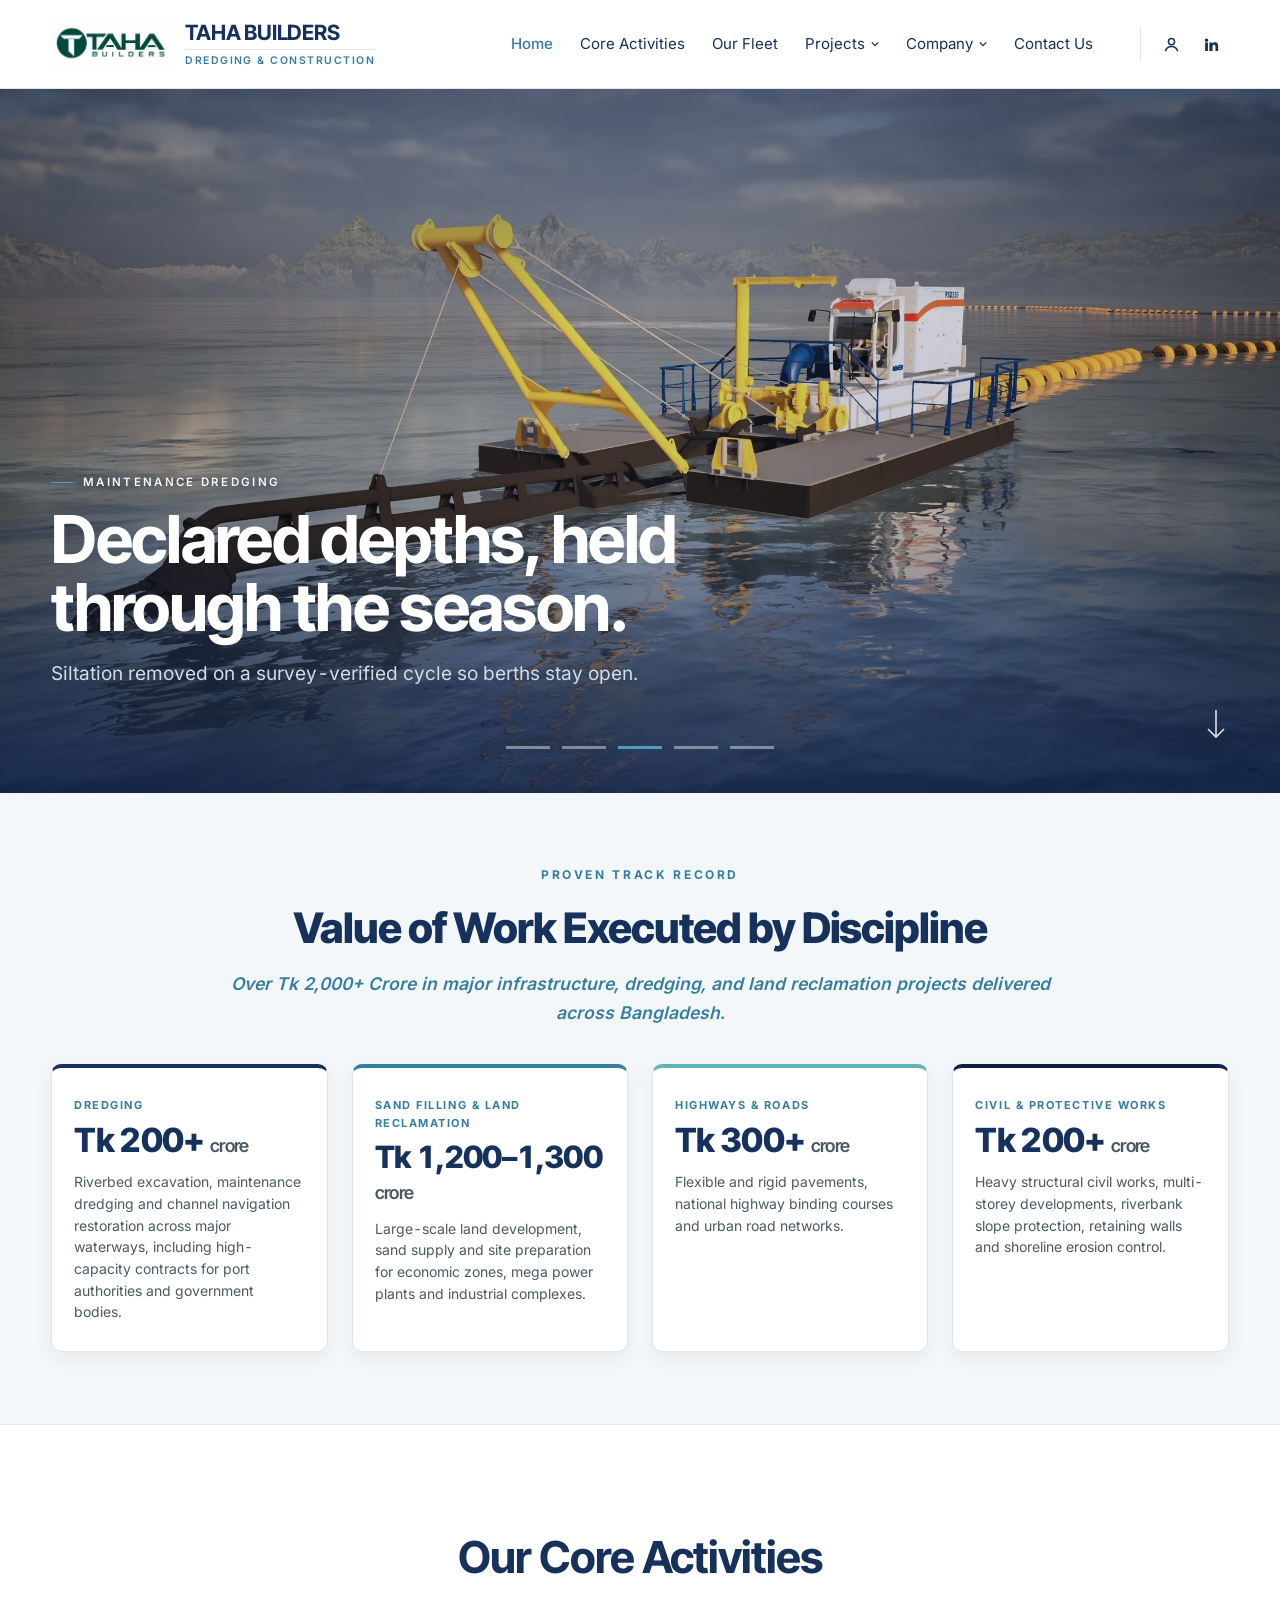
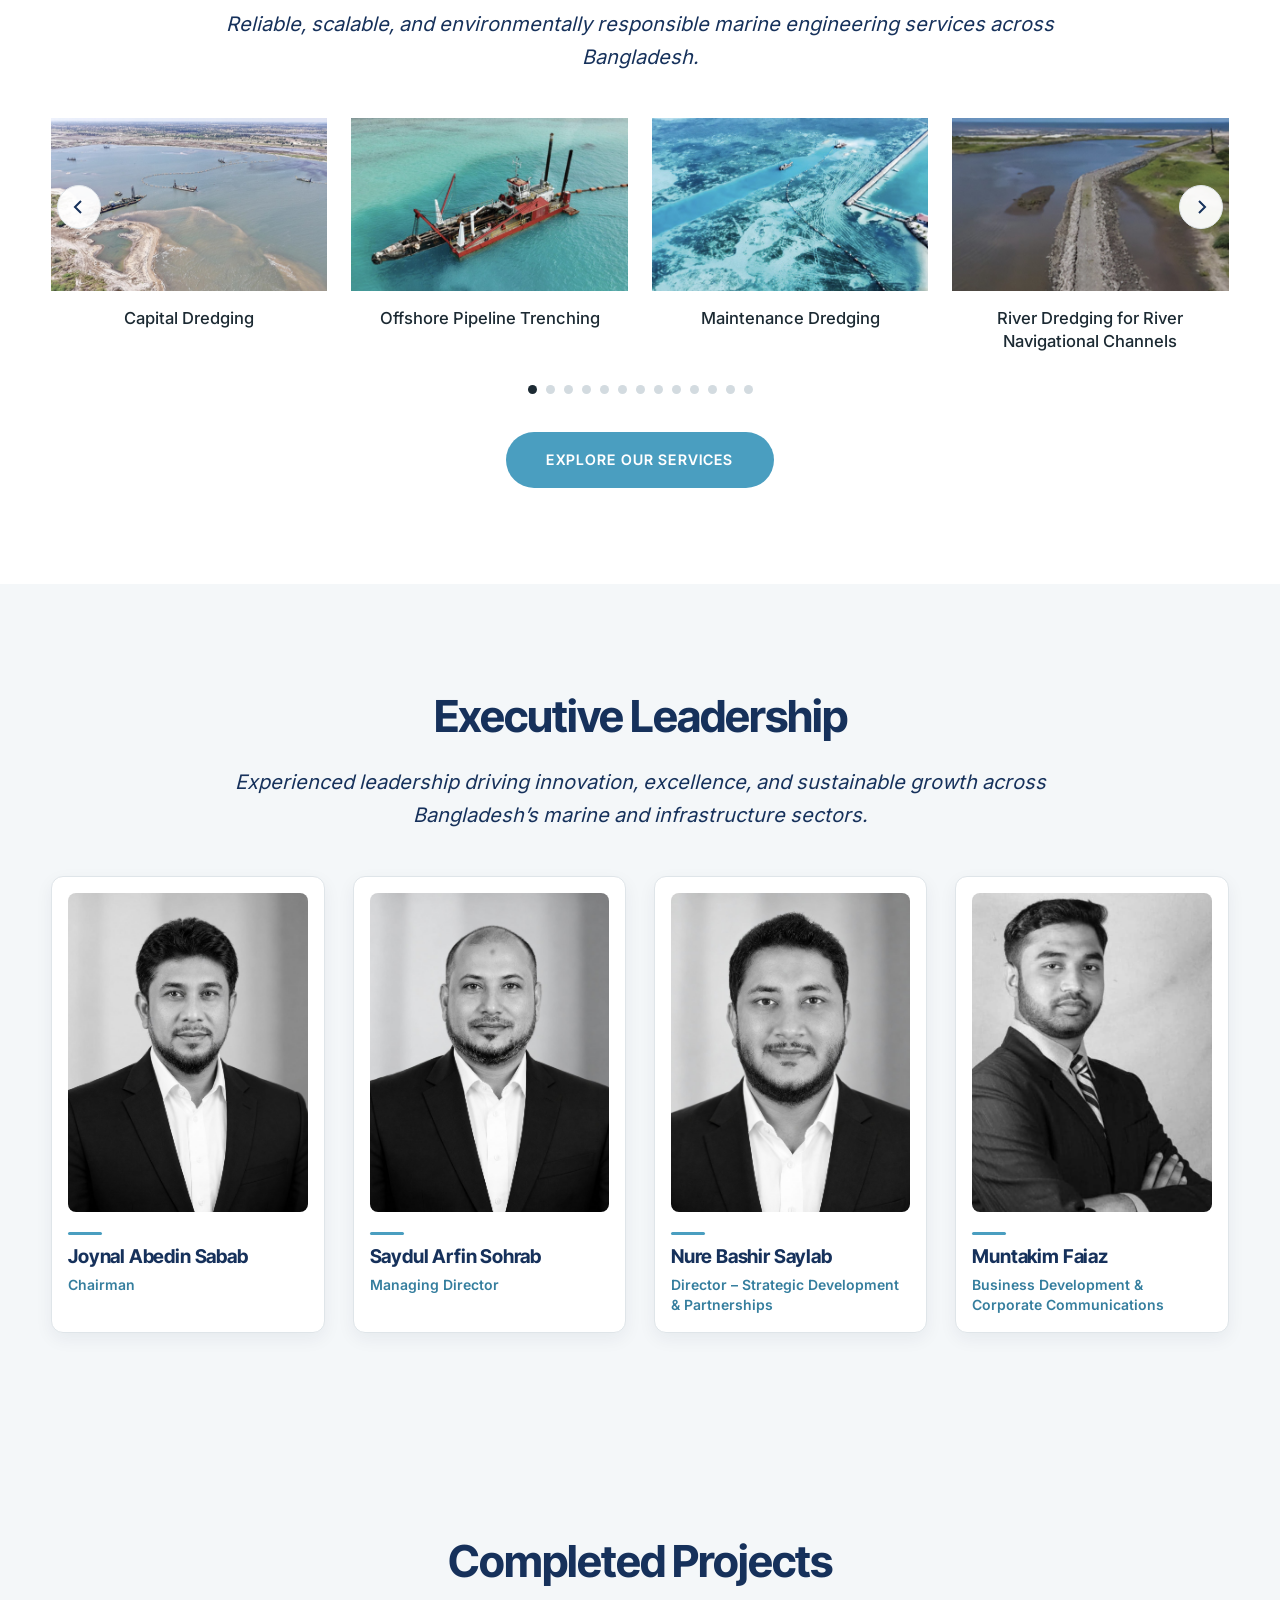
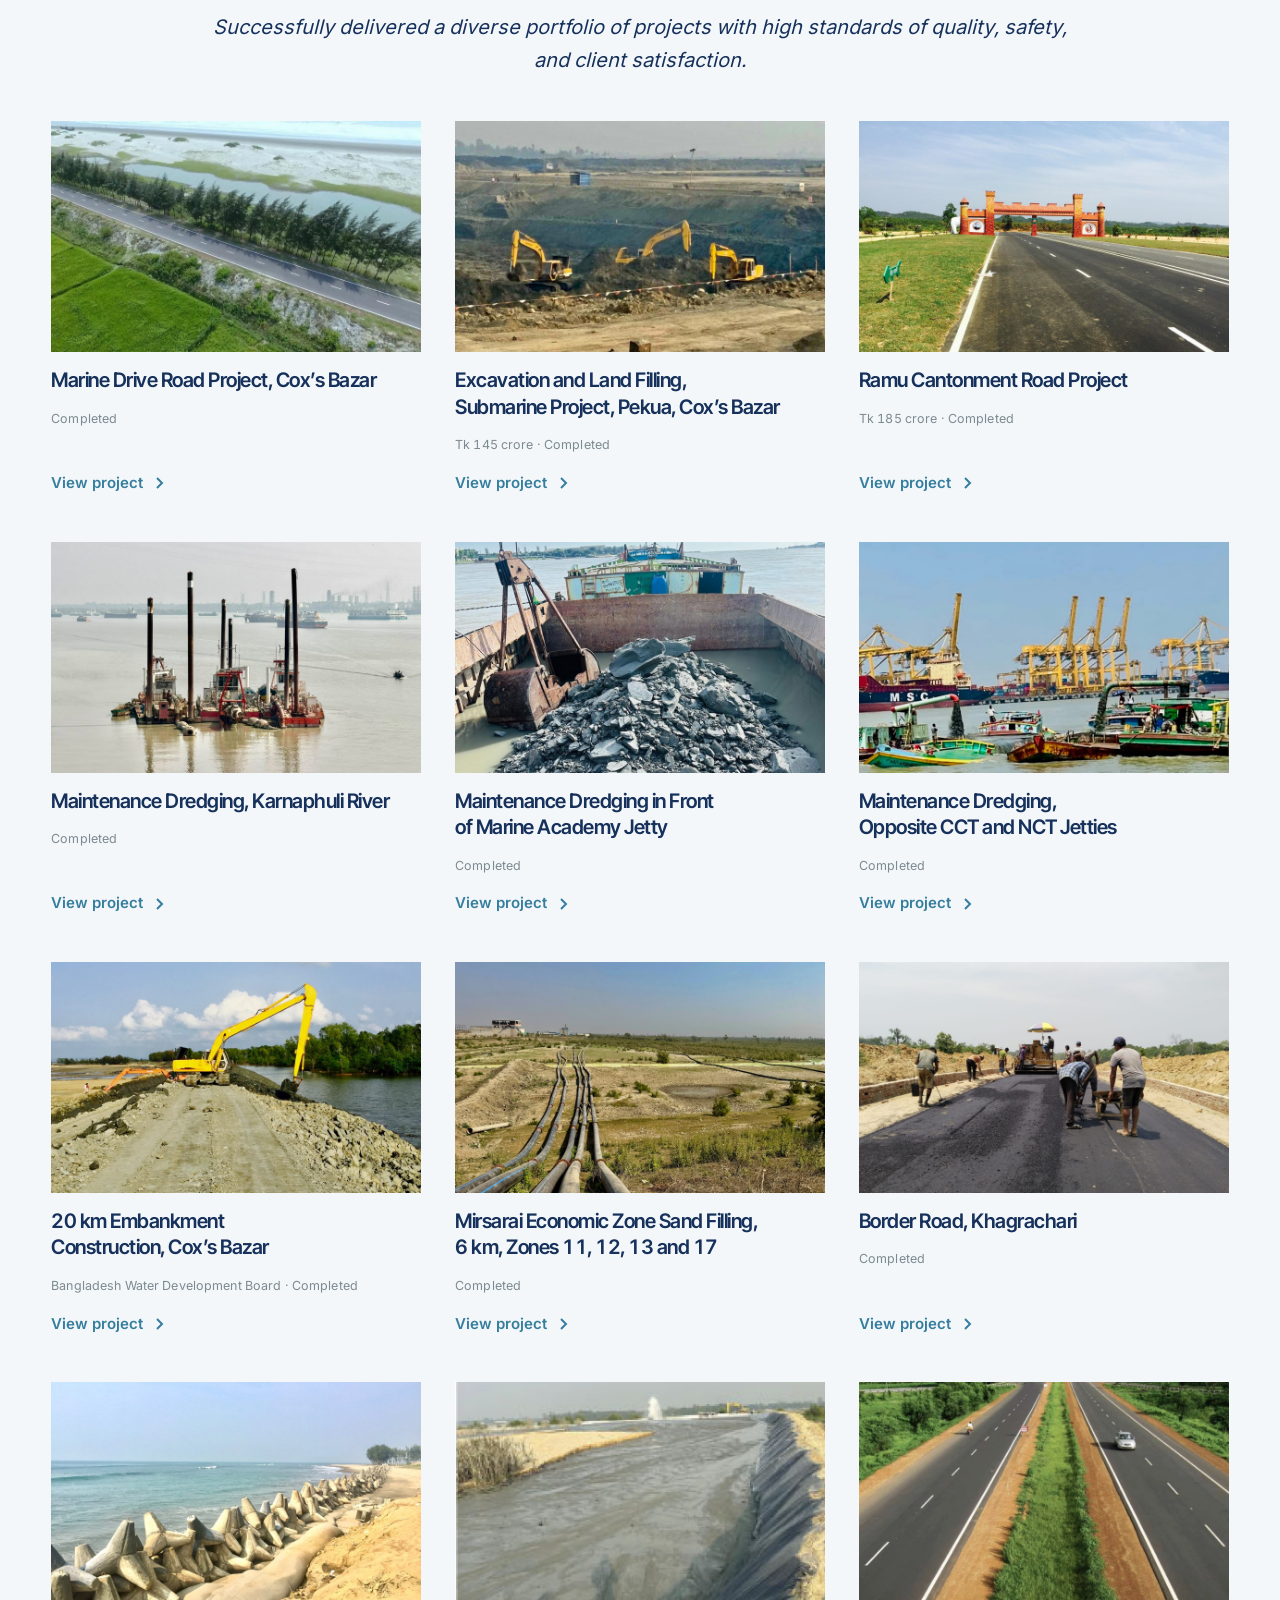
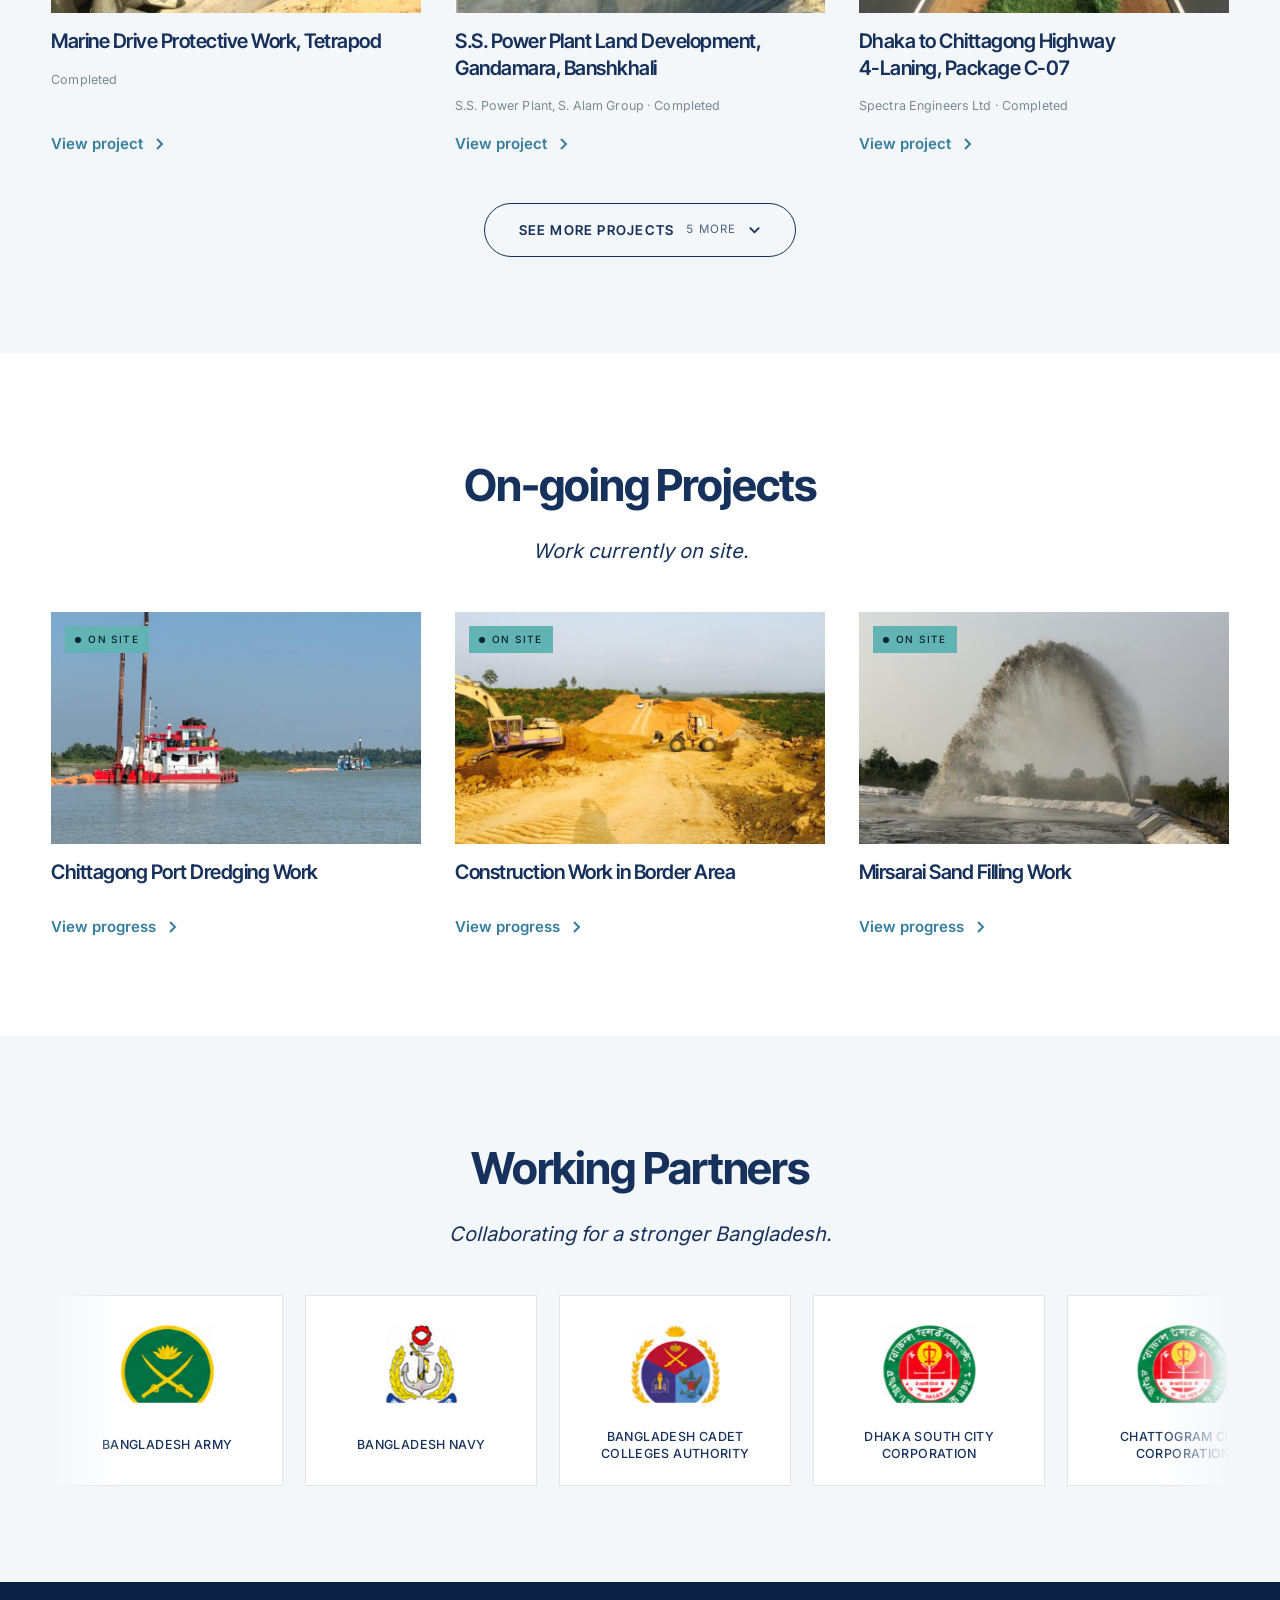
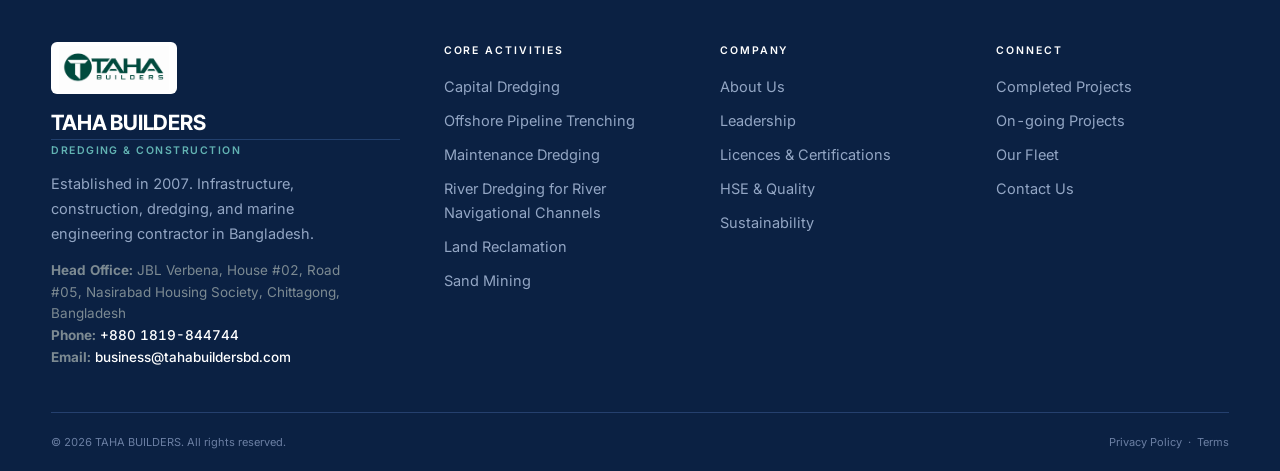
==== commit febf69c7: "Update favicon links and footer brand logo to taha-builder-logo.png across all site pages" ====
--- a/index.html
+++ b/index.html
@@ -26,9 +26,8 @@
 <meta name="twitter:image" content="https://tahabuildersbd.com/images/hero-1.jpg">
 
 <!-- Favicon & Stylesheet -->
-<link rel="icon" href="favicon.ico" sizes="any">
-<link rel="icon" type="image/png" href="images/favicon-32.png" sizes="32x32">
-<link rel="apple-touch-icon" href="images/favicon-180.png">
+<link rel="icon" type="image/png" href="images/taha-builder-logo.png">
+<link rel="apple-touch-icon" href="images/taha-builder-logo.png">
 <link rel="stylesheet" href="site.css">
 
 <!-- Structured Data (JSON-LD Schema) -->
@@ -44,7 +43,7 @@
       "url": "https://tahabuildersbd.com/",
       "logo": {
         "@type": "ImageObject",
-        "url": "https://tahabuildersbd.com/images/logo-mark.svg"
+        "url": "https://tahabuildersbd.com/images/taha-builder-logo.png"
       },
       "image": "https://tahabuildersbd.com/images/hero-1.jpg",
       "description": "M/S Taha Builders is a premier infrastructure and civil engineering contractor in Bangladesh specializing in capital & maintenance dredging, land reclamation, marine, and civil construction.",
@@ -292,7 +291,7 @@
   <div class="wrap">
     <div class="foot-grid">
       <div class="foot-brand">
-        <img src="images/logo-mark-reversed.svg" alt="Taha Builders Logo" width="54" height="54" style="margin-bottom:18px">
+        <img src="images/taha-builder-logo.png" alt="Taha Builders Logo" style="height:52px;width:auto;object-fit:contain;margin-bottom:18px;background:#fff;padding:4px 8px;border-radius:6px">
         <span class="wordmark">TAHA BUILDERS<span class="tag">Dredging &amp; Construction</span></span>
         <p>Established in 2007. Infrastructure, construction, dredging, and marine engineering contractor in Bangladesh.</p>
         <p style="margin-top:14px;font-size:13.5px;color:var(--muted);line-height:1.6">
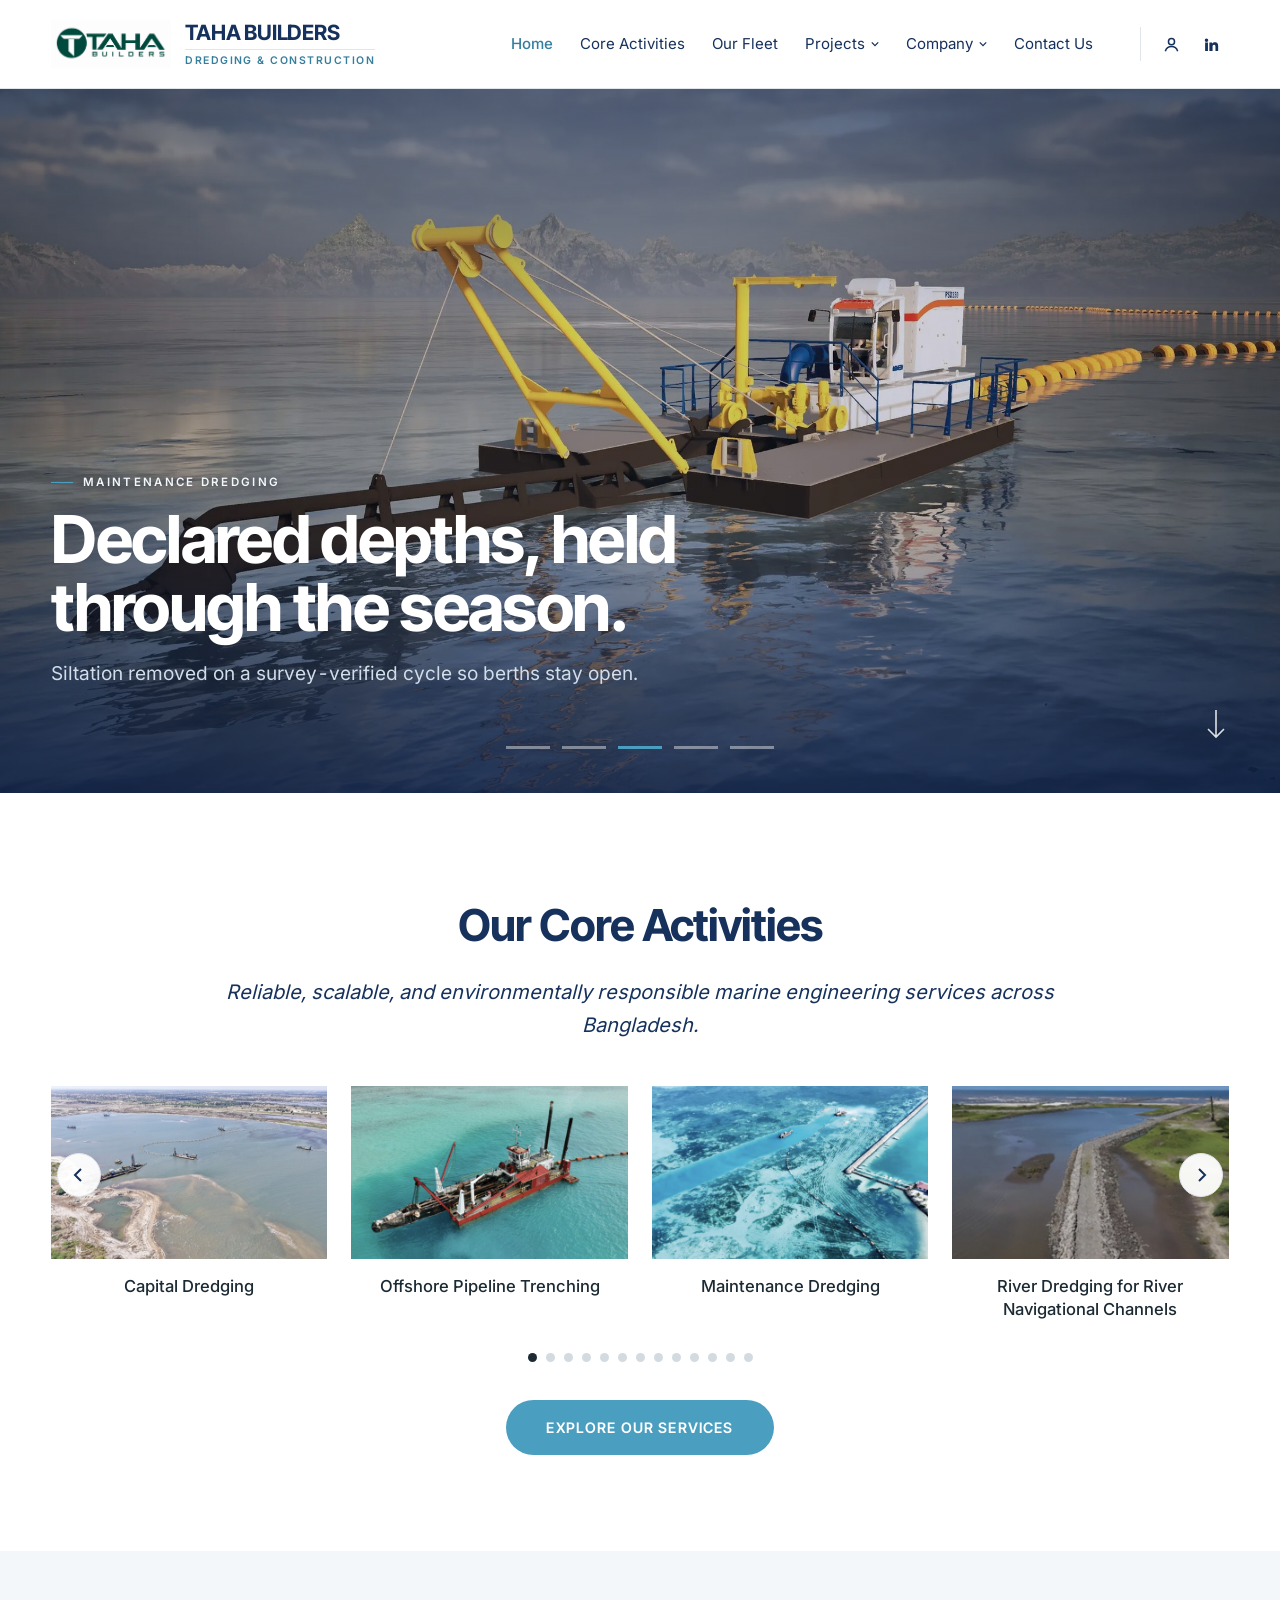
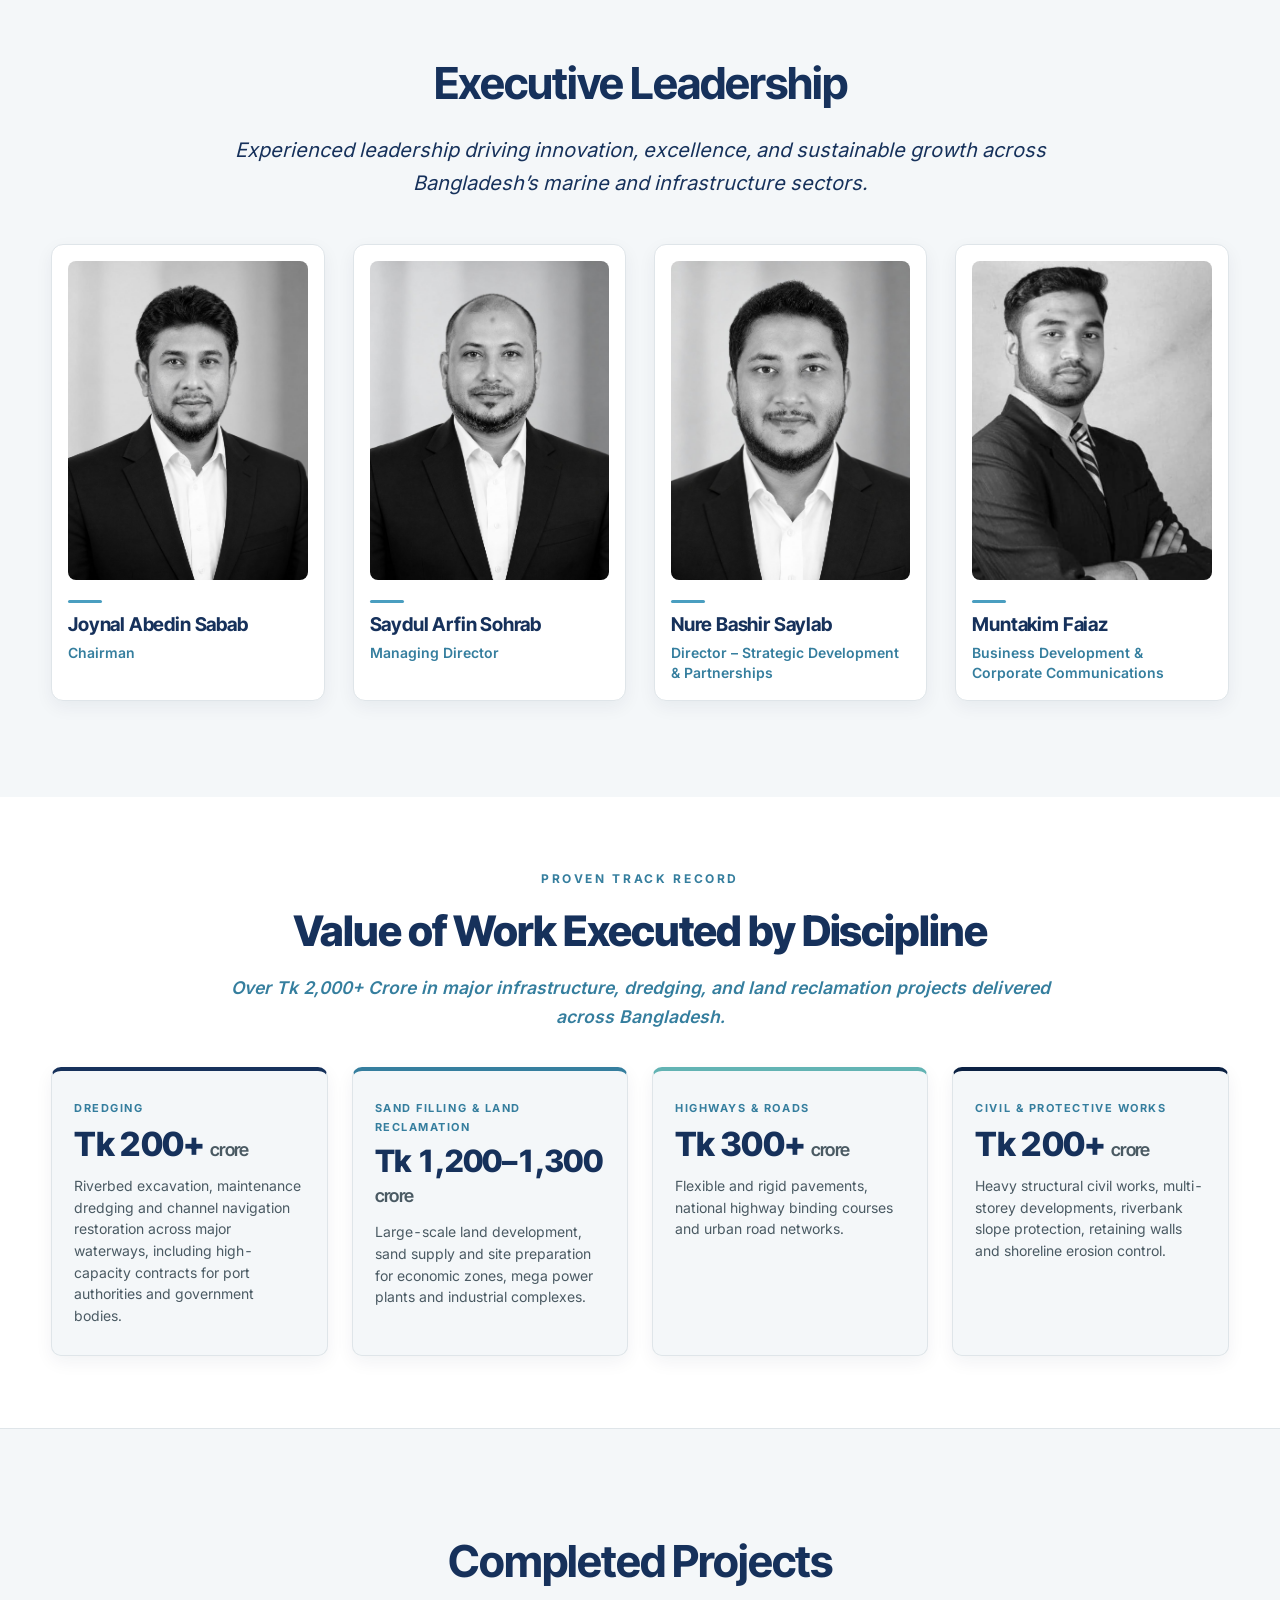
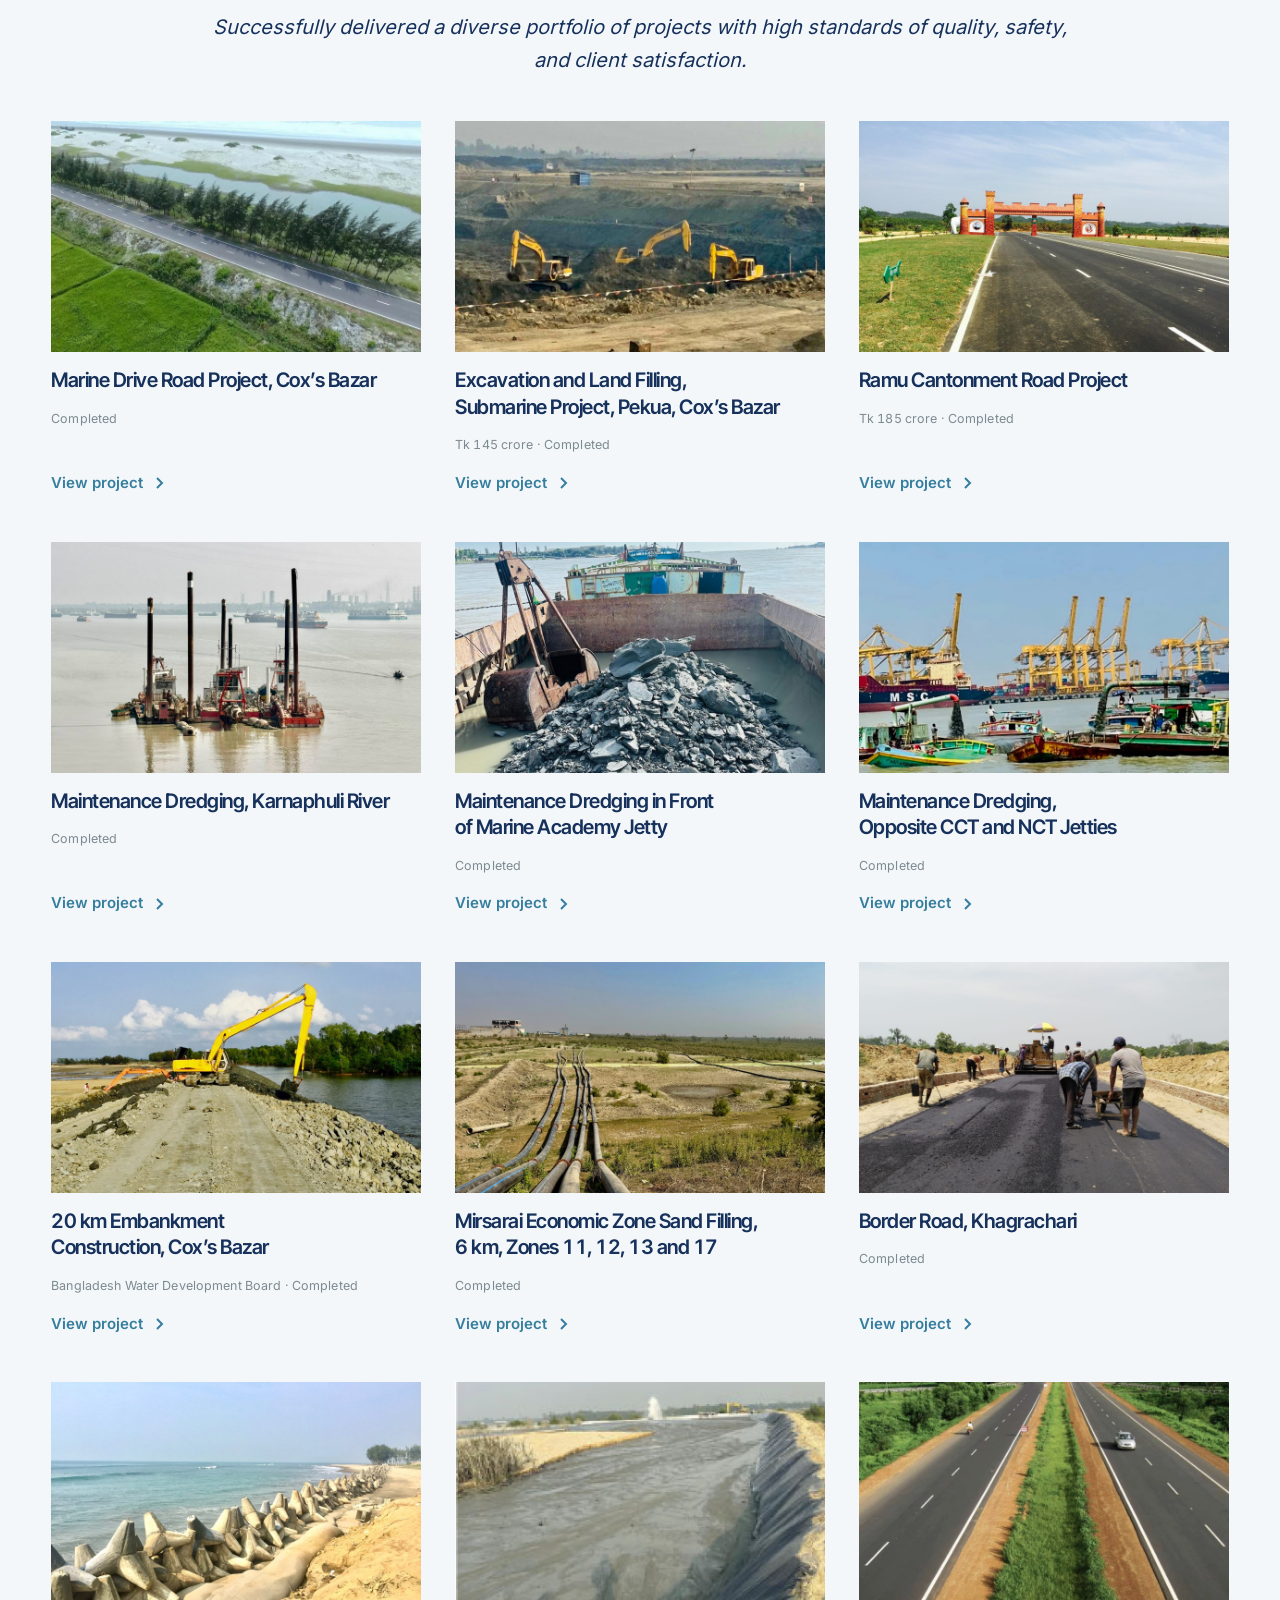
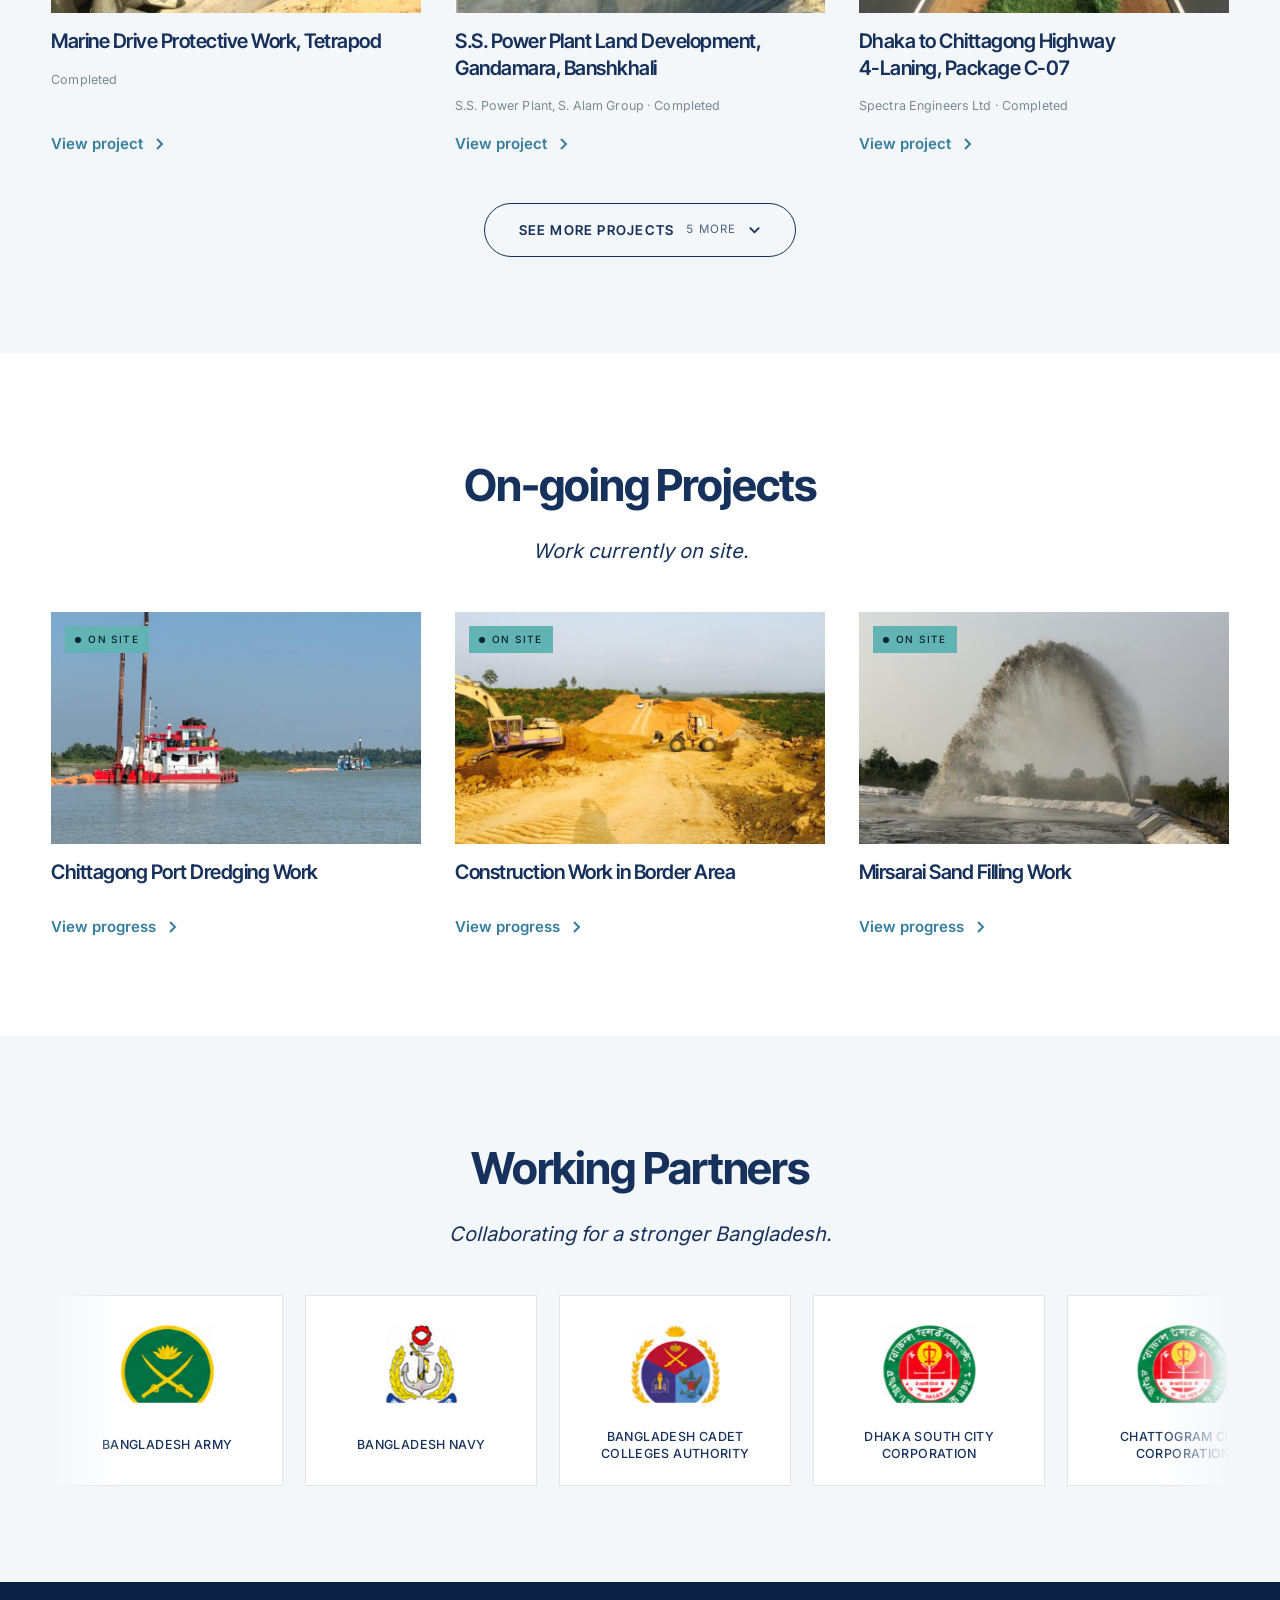
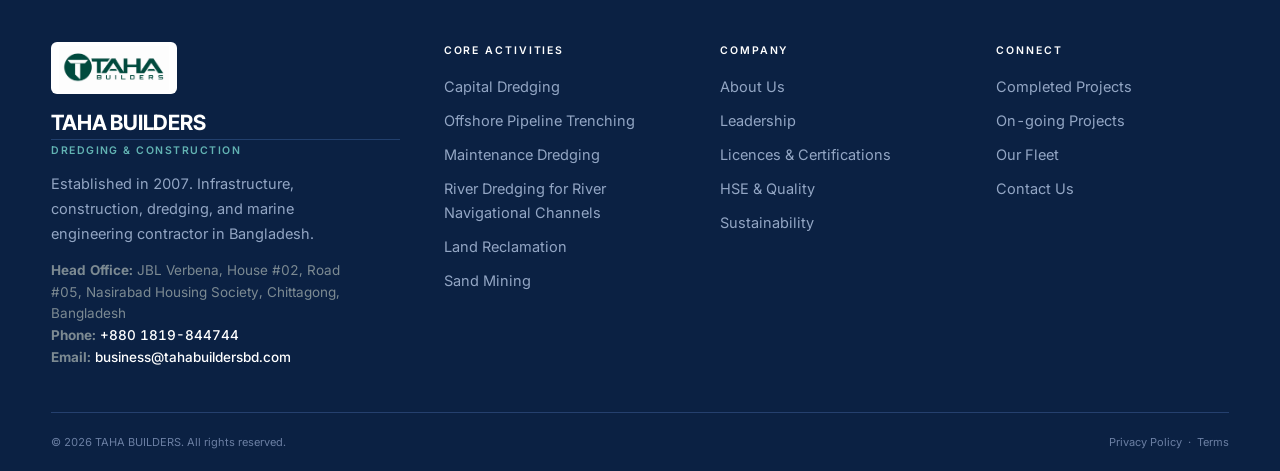
==== commit 046f9cbd: "Move Track Record section after Executive Leadership and before Completed Projects with responsive s" ====
--- a/index.html
+++ b/index.html
@@ -26,8 +26,10 @@
 <meta name="twitter:image" content="https://tahabuildersbd.com/images/hero-1.jpg">
 
 <!-- Favicon & Stylesheet -->
-<link rel="icon" type="image/png" href="images/taha-builder-logo.png">
-<link rel="apple-touch-icon" href="images/taha-builder-logo.png">
+<link rel="icon" href="favicon.ico" sizes="any">
+<link rel="icon" type="image/png" sizes="48x48" href="images/favicon-48.png">
+<link rel="icon" type="image/png" sizes="180x180" href="images/favicon-180.png">
+<link rel="apple-touch-icon" href="images/favicon-180.png">
 <link rel="stylesheet" href="site.css">
 
 <!-- Structured Data (JSON-LD Schema) -->
@@ -43,7 +45,7 @@
       "url": "https://tahabuildersbd.com/",
       "logo": {
         "@type": "ImageObject",
-        "url": "https://tahabuildersbd.com/images/taha-builder-logo.png"
+        "url": "https://tahabuildersbd.com/images/favicon-512.png"
       },
       "image": "https://tahabuildersbd.com/images/hero-1.jpg",
       "description": "M/S Taha Builders is a premier infrastructure and civil engineering contractor in Bangladesh specializing in capital & maintenance dredging, land reclamation, marine, and civil construction.",
@@ -151,43 +153,6 @@
   </a>
 </section>
 
-<!-- ============ 1.5 TRACK RECORD (VALUE OF WORK EXECUTED) ============ -->
-<section class="section" id="track-record" style="background:var(--paper-2);padding:clamp(48px,6vw,72px) 0;border-bottom:1px solid var(--line)">
-  <div class="wrap">
-    <div class="center-head" style="margin-bottom:36px">
-      <span style="font-family:var(--f-mono);font-size:12px;font-weight:700;letter-spacing:.22em;text-transform:uppercase;color:var(--cyan-dark);display:block;margin-bottom:8px">PROVEN TRACK RECORD</span>
-      <h2 style="font-size:clamp(28px,3.8vw,42px);font-weight:800;color:var(--navy);letter-spacing:-.025em">Value of Work Executed by Discipline</h2>
-      <p class="sub" style="font-size:17.5px;color:var(--cyan-dark);font-weight:600;margin-top:8px">Over Tk 2,000+ Crore in major infrastructure, dredging, and land reclamation projects delivered across Bangladesh.</p>
-    </div>
-
-    <div style="display:grid;grid-template-columns:repeat(4,1fr);gap:24px" class="record-grid">
-      <article style="background:#fff;border:1px solid var(--line);border-top:4px solid var(--navy);padding:28px 22px;border-radius:10px;box-shadow:0 6px 18px rgba(11,33,67,0.06);display:flex;flex-direction:column;gap:10px">
-        <div style="font-family:var(--f-mono);font-size:11px;font-weight:700;letter-spacing:.14em;text-transform:uppercase;color:var(--cyan-dark)">DREDGING</div>
-        <div style="font-family:var(--f-display);font-size:clamp(26px,2.6vw,34px);font-weight:800;color:var(--navy);line-height:1;letter-spacing:-.02em">Tk 200+ <span style="font-size:18px;font-weight:600;color:var(--body)">crore</span></div>
-        <p style="font-size:14px;color:var(--body);line-height:1.55;margin-top:4px">Riverbed excavation, maintenance dredging and channel navigation restoration across major waterways, including high-capacity contracts for port authorities and government bodies.</p>
-      </article>
-
-      <article style="background:#fff;border:1px solid var(--line);border-top:4px solid var(--cyan-dark);padding:28px 22px;border-radius:10px;box-shadow:0 6px 18px rgba(11,33,67,0.06);display:flex;flex-direction:column;gap:10px">
-        <div style="font-family:var(--f-mono);font-size:11px;font-weight:700;letter-spacing:.14em;text-transform:uppercase;color:var(--cyan-dark)">SAND FILLING &amp; LAND RECLAMATION</div>
-        <div style="font-family:var(--f-display);font-size:clamp(24px,2.4vw,32px);font-weight:800;color:var(--navy);line-height:1;letter-spacing:-.02em">Tk 1,200&ndash;1,300 <span style="font-size:18px;font-weight:600;color:var(--body)">crore</span></div>
-        <p style="font-size:14px;color:var(--body);line-height:1.55;margin-top:4px">Large-scale land development, sand supply and site preparation for economic zones, mega power plants and industrial complexes.</p>
-      </article>
-
-      <article style="background:#fff;border:1px solid var(--line);border-top:4px solid var(--teal);padding:28px 22px;border-radius:10px;box-shadow:0 6px 18px rgba(11,33,67,0.06);display:flex;flex-direction:column;gap:10px">
-        <div style="font-family:var(--f-mono);font-size:11px;font-weight:700;letter-spacing:.14em;text-transform:uppercase;color:var(--cyan-dark)">HIGHWAYS &amp; ROADS</div>
-        <div style="font-family:var(--f-display);font-size:clamp(26px,2.6vw,34px);font-weight:800;color:var(--navy);line-height:1;letter-spacing:-.02em">Tk 300+ <span style="font-size:18px;font-weight:600;color:var(--body)">crore</span></div>
-        <p style="font-size:14px;color:var(--body);line-height:1.55;margin-top:4px">Flexible and rigid pavements, national highway binding courses and urban road networks.</p>
-      </article>
-
-      <article style="background:#fff;border:1px solid var(--line);border-top:4px solid var(--navy-deep);padding:28px 22px;border-radius:10px;box-shadow:0 6px 18px rgba(11,33,67,0.06);display:flex;flex-direction:column;gap:10px">
-        <div style="font-family:var(--f-mono);font-size:11px;font-weight:700;letter-spacing:.14em;text-transform:uppercase;color:var(--cyan-dark)">CIVIL &amp; PROTECTIVE WORKS</div>
-        <div style="font-family:var(--f-display);font-size:clamp(26px,2.6vw,34px);font-weight:800;color:var(--navy);line-height:1;letter-spacing:-.02em">Tk 200+ <span style="font-size:18px;font-weight:600;color:var(--body)">crore</span></div>
-        <p style="font-size:14px;color:var(--body);line-height:1.55;margin-top:4px">Heavy structural civil works, multi-storey developments, riverbank slope protection, retaining walls and shoreline erosion control.</p>
-      </article>
-    </div>
-  </div>
-</section>
-
 <!-- ============ 2. OUR CORE ACTIVITIES ============ -->
 <section class="section" id="activities">
   <div class="wrap">
@@ -219,6 +184,43 @@
       <p class="sub">Experienced leadership driving innovation, excellence, and sustainable growth across Bangladesh&rsquo;s marine and infrastructure sectors.</p>
     </div>
     <div class="leaders" id="leaderGrid"></div>
+  </div>
+</section>
+
+<!-- ============ 3.5 TRACK RECORD (VALUE OF WORK EXECUTED) ============ -->
+<section class="section" id="track-record" style="background:#fff;padding:clamp(48px,6vw,72px) 0;border-bottom:1px solid var(--line)">
+  <div class="wrap">
+    <div class="center-head" style="margin-bottom:36px">
+      <span style="font-family:var(--f-mono);font-size:12px;font-weight:700;letter-spacing:.22em;text-transform:uppercase;color:var(--cyan-dark);display:block;margin-bottom:8px">PROVEN TRACK RECORD</span>
+      <h2 style="font-size:clamp(28px,3.8vw,42px);font-weight:800;color:var(--navy);letter-spacing:-.025em">Value of Work Executed by Discipline</h2>
+      <p class="sub" style="font-size:17.5px;color:var(--cyan-dark);font-weight:600;margin-top:8px">Over Tk 2,000+ Crore in major infrastructure, dredging, and land reclamation projects delivered across Bangladesh.</p>
+    </div>
+
+    <div style="display:grid;grid-template-columns:repeat(4,1fr);gap:24px" class="record-grid">
+      <article style="background:var(--paper-2);border:1px solid var(--line);border-top:4px solid var(--navy);padding:28px 22px;border-radius:10px;box-shadow:0 6px 18px rgba(11,33,67,0.06);display:flex;flex-direction:column;gap:10px">
+        <div style="font-family:var(--f-mono);font-size:11px;font-weight:700;letter-spacing:.14em;text-transform:uppercase;color:var(--cyan-dark)">DREDGING</div>
+        <div style="font-family:var(--f-display);font-size:clamp(26px,2.6vw,34px);font-weight:800;color:var(--navy);line-height:1;letter-spacing:-.02em">Tk 200+ <span style="font-size:18px;font-weight:600;color:var(--body)">crore</span></div>
+        <p style="font-size:14px;color:var(--body);line-height:1.55;margin-top:4px">Riverbed excavation, maintenance dredging and channel navigation restoration across major waterways, including high-capacity contracts for port authorities and government bodies.</p>
+      </article>
+
+      <article style="background:var(--paper-2);border:1px solid var(--line);border-top:4px solid var(--cyan-dark);padding:28px 22px;border-radius:10px;box-shadow:0 6px 18px rgba(11,33,67,0.06);display:flex;flex-direction:column;gap:10px">
+        <div style="font-family:var(--f-mono);font-size:11px;font-weight:700;letter-spacing:.14em;text-transform:uppercase;color:var(--cyan-dark)">SAND FILLING &amp; LAND RECLAMATION</div>
+        <div style="font-family:var(--f-display);font-size:clamp(24px,2.4vw,32px);font-weight:800;color:var(--navy);line-height:1;letter-spacing:-.02em">Tk 1,200&ndash;1,300 <span style="font-size:18px;font-weight:600;color:var(--body)">crore</span></div>
+        <p style="font-size:14px;color:var(--body);line-height:1.55;margin-top:4px">Large-scale land development, sand supply and site preparation for economic zones, mega power plants and industrial complexes.</p>
+      </article>
+
+      <article style="background:var(--paper-2);border:1px solid var(--line);border-top:4px solid var(--teal);padding:28px 22px;border-radius:10px;box-shadow:0 6px 18px rgba(11,33,67,0.06);display:flex;flex-direction:column;gap:10px">
+        <div style="font-family:var(--f-mono);font-size:11px;font-weight:700;letter-spacing:.14em;text-transform:uppercase;color:var(--cyan-dark)">HIGHWAYS &amp; ROADS</div>
+        <div style="font-family:var(--f-display);font-size:clamp(26px,2.6vw,34px);font-weight:800;color:var(--navy);line-height:1;letter-spacing:-.02em">Tk 300+ <span style="font-size:18px;font-weight:600;color:var(--body)">crore</span></div>
+        <p style="font-size:14px;color:var(--body);line-height:1.55;margin-top:4px">Flexible and rigid pavements, national highway binding courses and urban road networks.</p>
+      </article>
+
+      <article style="background:var(--paper-2);border:1px solid var(--line);border-top:4px solid var(--navy-deep);padding:28px 22px;border-radius:10px;box-shadow:0 6px 18px rgba(11,33,67,0.06);display:flex;flex-direction:column;gap:10px">
+        <div style="font-family:var(--f-mono);font-size:11px;font-weight:700;letter-spacing:.14em;text-transform:uppercase;color:var(--cyan-dark)">CIVIL &amp; PROTECTIVE WORKS</div>
+        <div style="font-family:var(--f-display);font-size:clamp(26px,2.6vw,34px);font-weight:800;color:var(--navy);line-height:1;letter-spacing:-.02em">Tk 200+ <span style="font-size:18px;font-weight:600;color:var(--body)">crore</span></div>
+        <p style="font-size:14px;color:var(--body);line-height:1.55;margin-top:4px">Heavy structural civil works, multi-storey developments, riverbank slope protection, retaining walls and shoreline erosion control.</p>
+      </article>
+    </div>
   </div>
 </section>
 
--- a/site.css
+++ b/site.css
@@ -243,7 +243,8 @@
 /* ---------- responsive ---------- */
 @media(max-width:1080px){
   .p-card{flex:0 0 200px}
-  .leaders{grid-template-columns:repeat(3,1fr)}
+  .leaders{grid-template-columns:repeat(2,1fr)}
+  .record-grid{grid-template-columns:repeat(2,1fr)!important}
   .nav,.icons{display:none}
   .burger{display:block}
   .card{flex:0 0 calc((100% - 24px)/2)}
@@ -254,7 +255,8 @@
 @media(max-width:680px){
   .p-card{flex:0 0 164px}
   .p-card img{height:70px}
-  .leaders{grid-template-columns:repeat(2,1fr);gap:24px 16px}
+  .leaders{grid-template-columns:1fr;gap:24px 16px}
+  .record-grid{grid-template-columns:1fr!important}
   .hero{height:auto;aspect-ratio:4/5;max-height:78vh;min-height:0}
   .hero-copy{bottom:118px}
   .card{flex:0 0 100%}
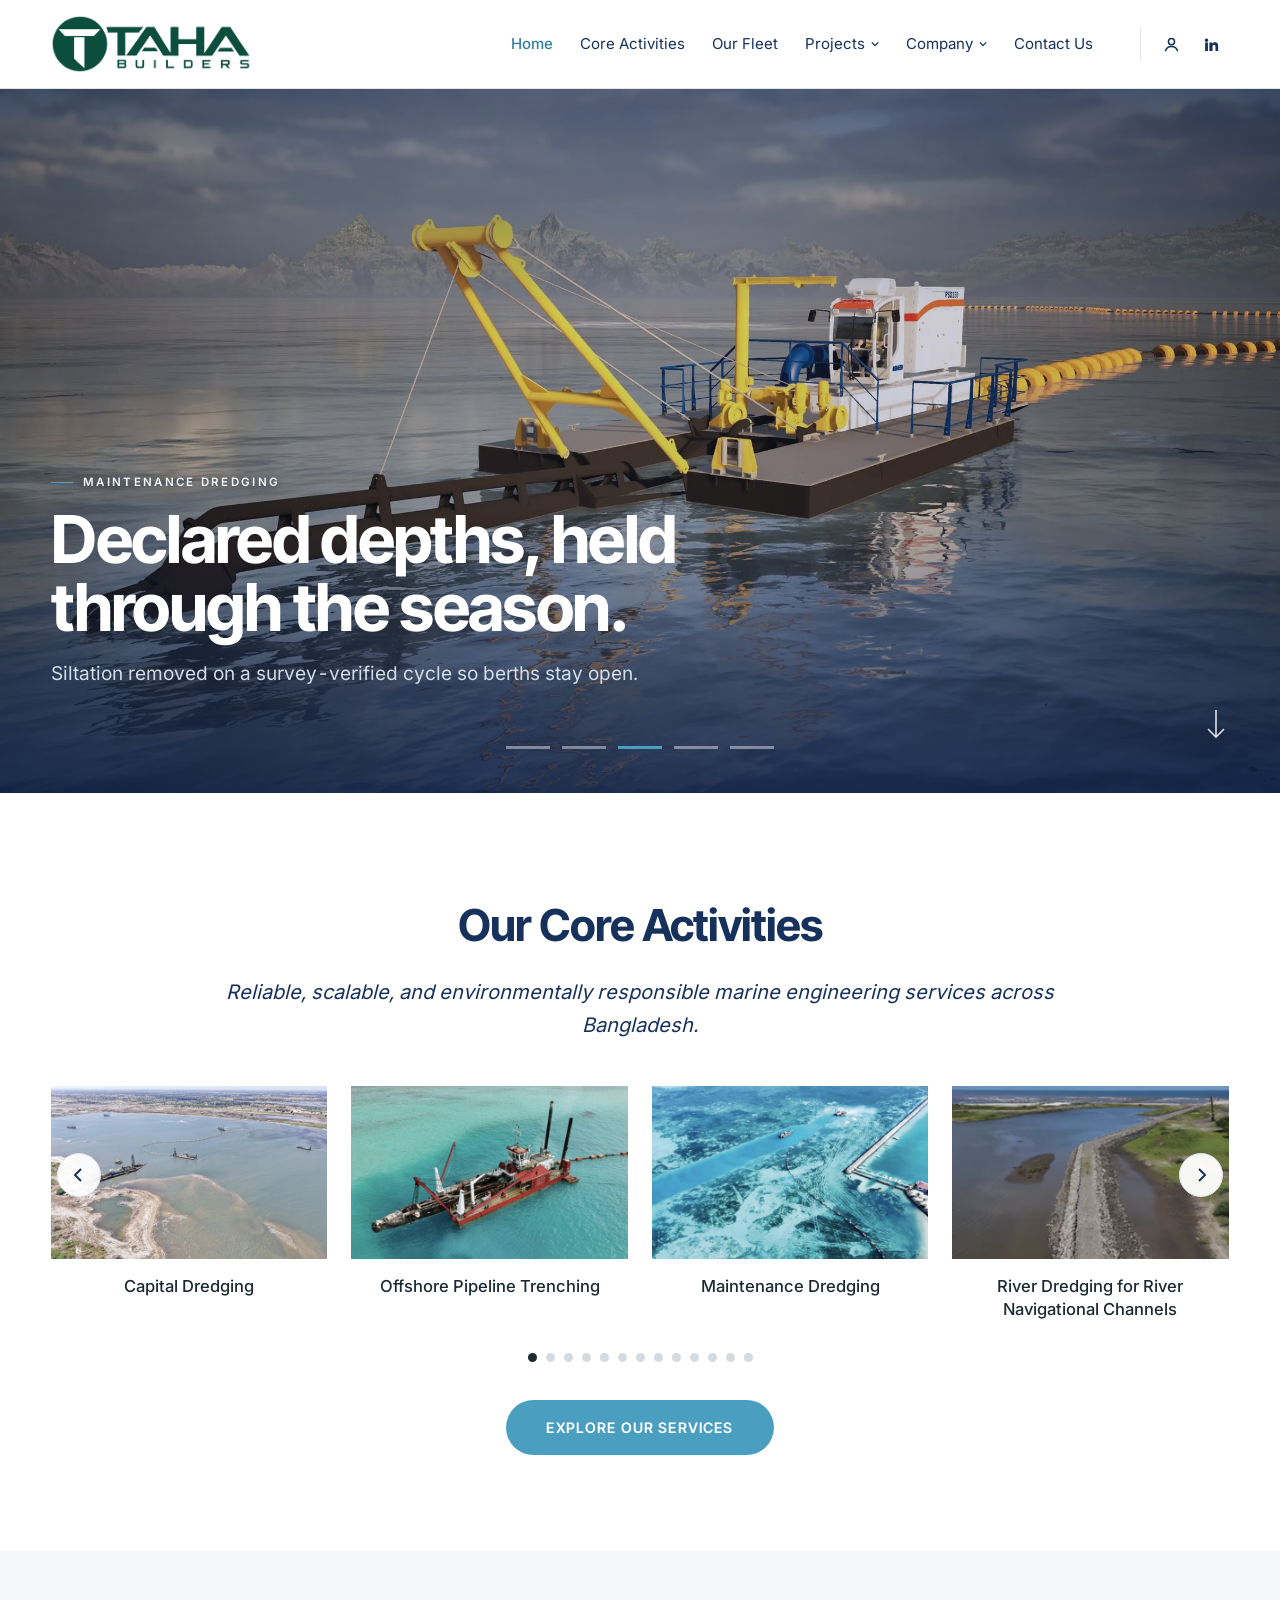
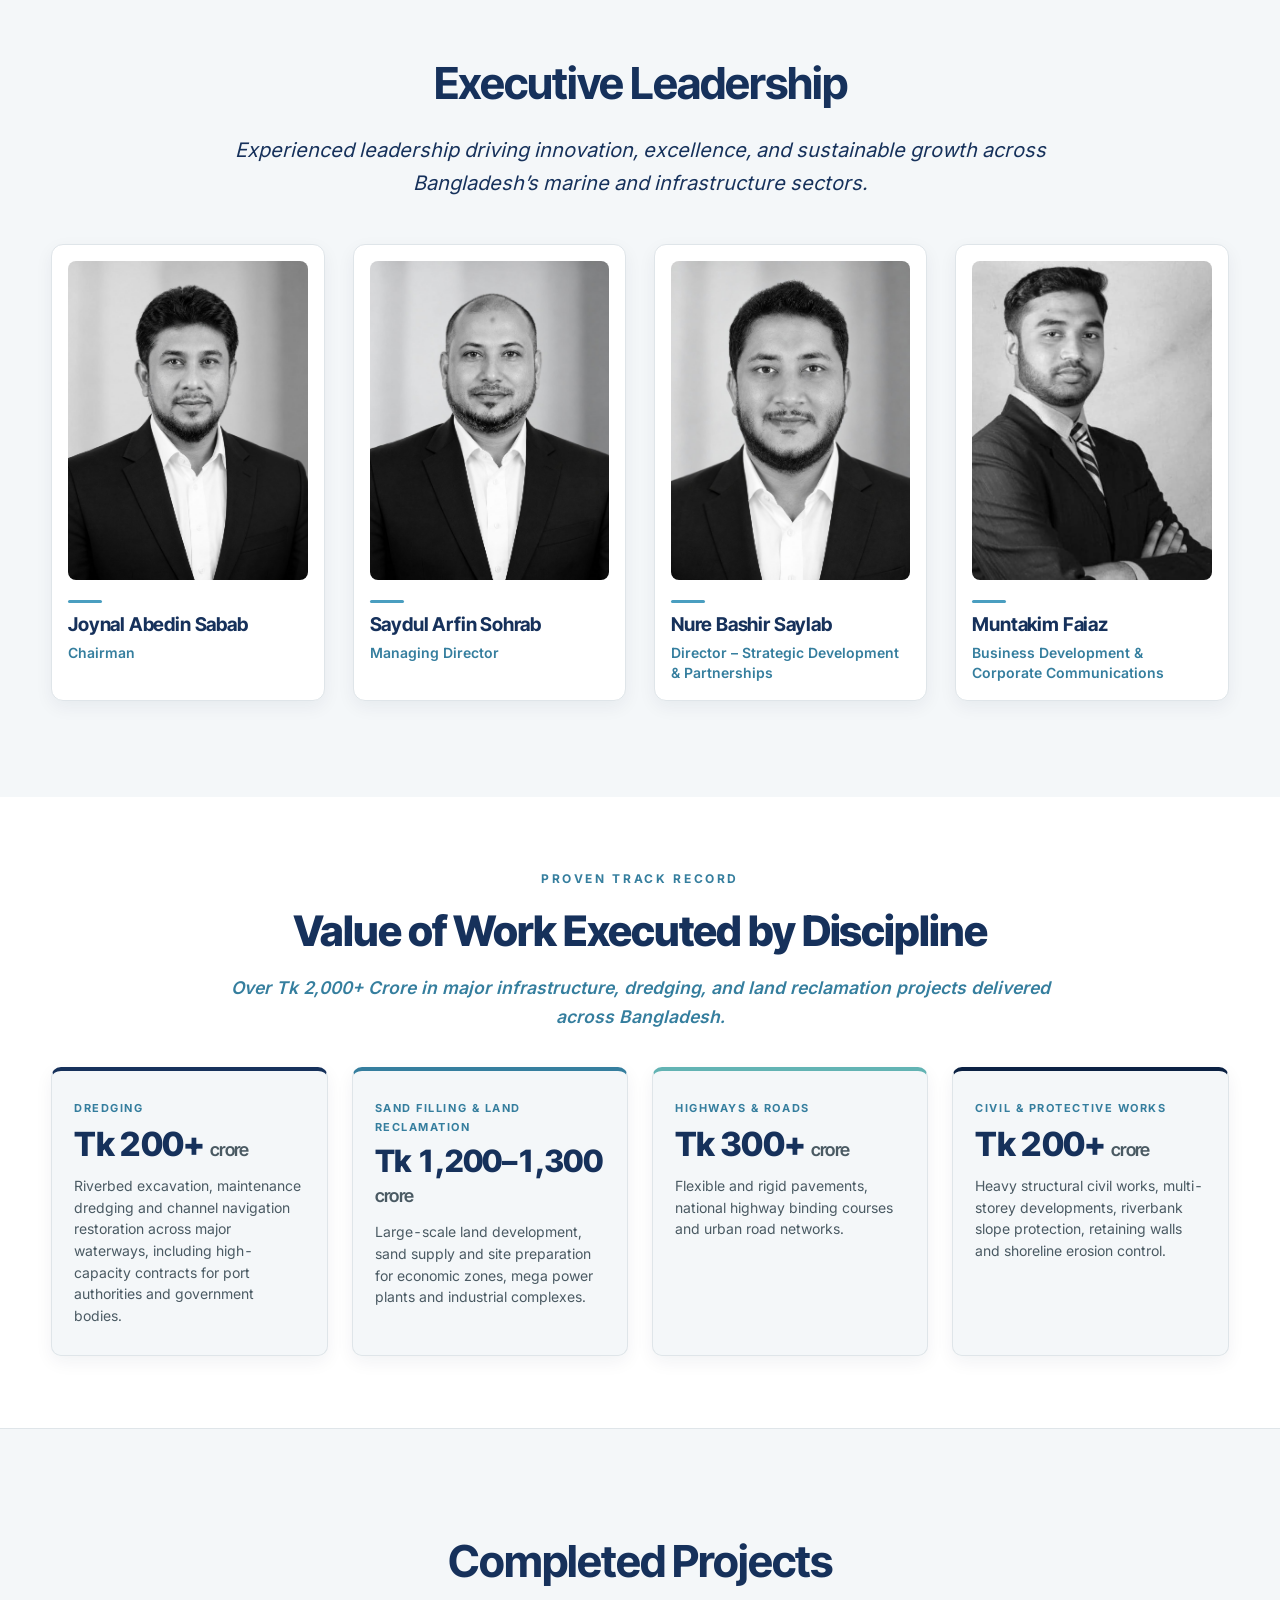
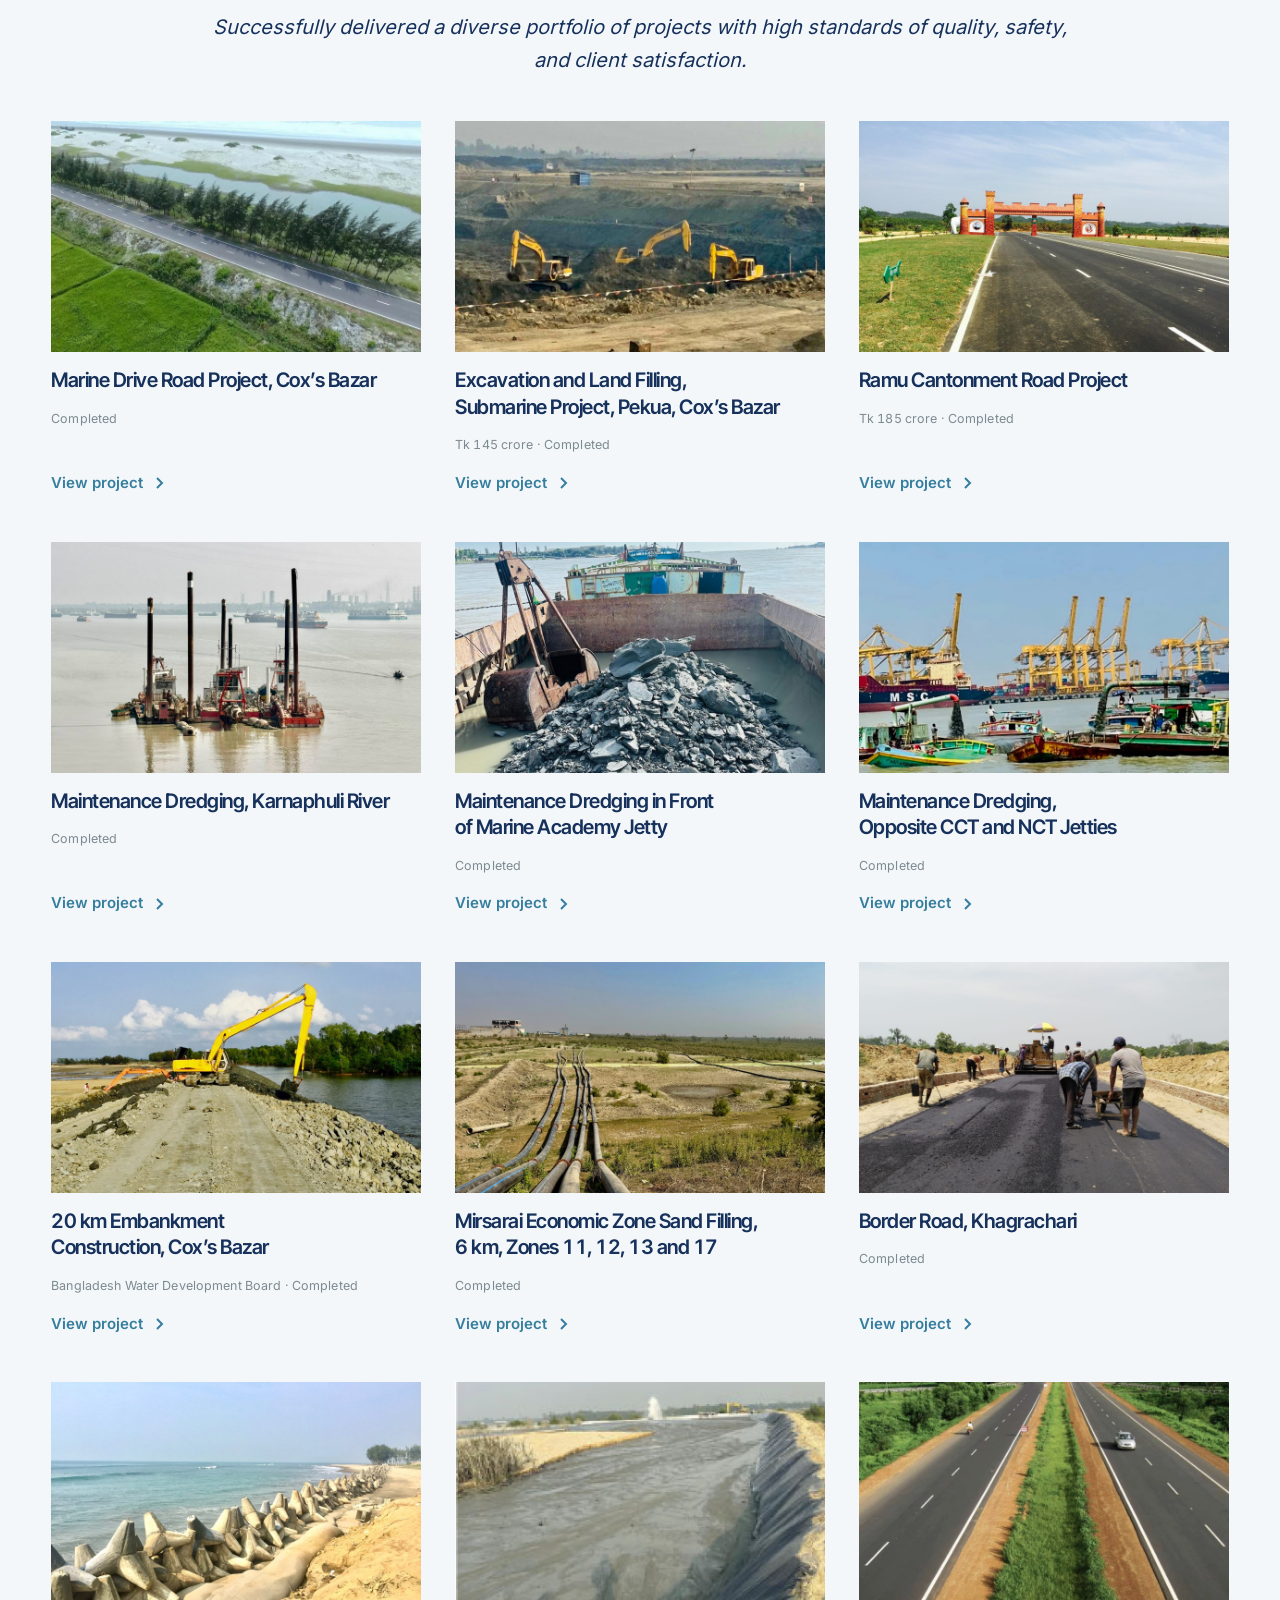
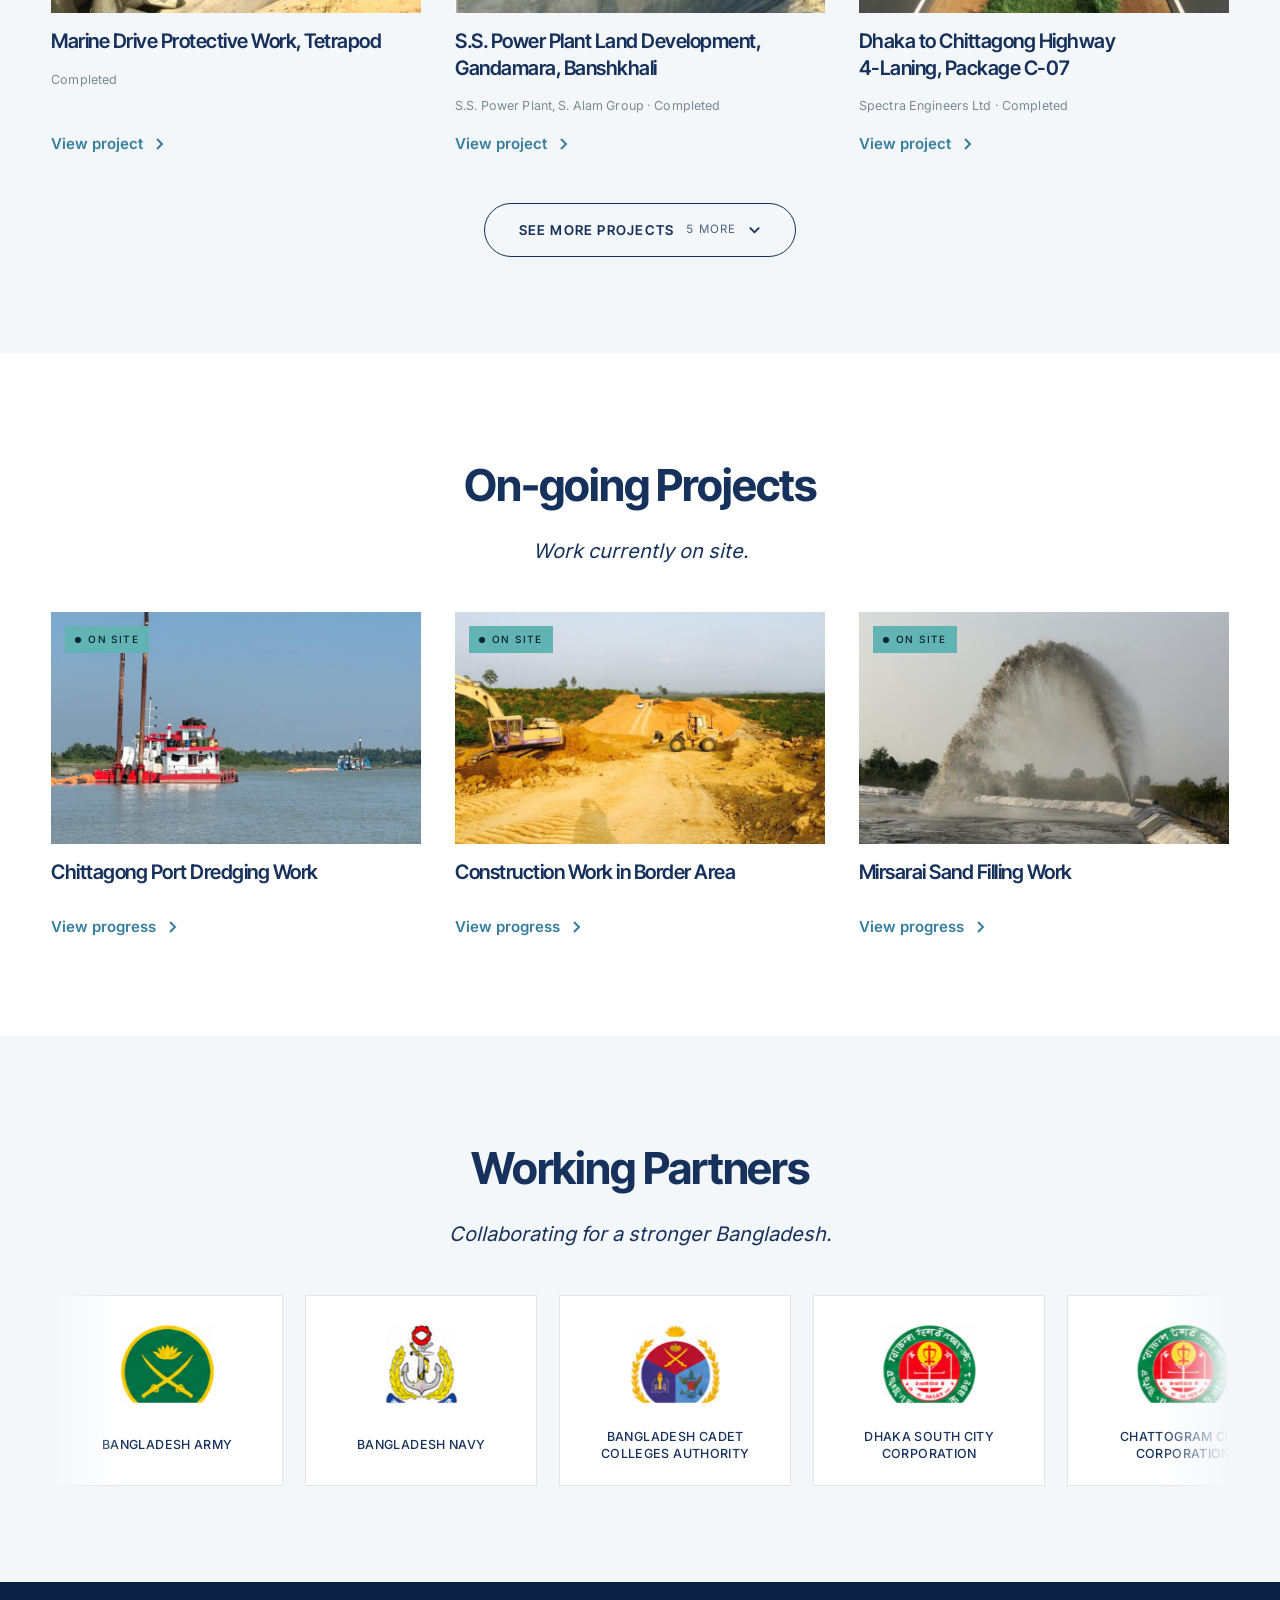
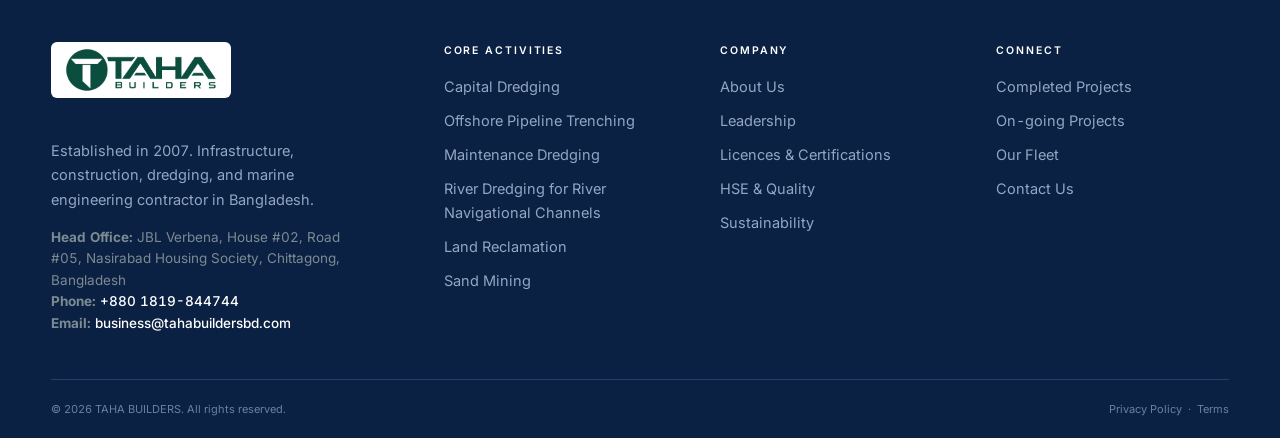
==== commit fa691fb3: "Remove blue heading wordmark, crop and zoom green logo for improved visual prominence" ====
--- a/index.html
+++ b/index.html
@@ -96,8 +96,7 @@
 <header class="header">
   <div class="wrap">
     <a class="brand" href="/" aria-label="Taha Builders home">
-      <img class="mark" src="images/taha-builder-logo.png" alt="Taha Builders Logo" style="height:48px;width:auto;object-fit:contain">
-      <span class="wordmark">TAHA BUILDERS<span class="tag">Dredging &amp; Construction</span></span>
+      <img class="mark" src="images/taha-builder-logo.png" alt="Taha Builders Logo" style="height:58px;width:auto;object-fit:contain">
     </a>
 
     <ul class="nav">
@@ -293,8 +292,7 @@
   <div class="wrap">
     <div class="foot-grid">
       <div class="foot-brand">
-        <img src="images/taha-builder-logo.png" alt="Taha Builders Logo" style="height:52px;width:auto;object-fit:contain;margin-bottom:18px;background:#fff;padding:4px 8px;border-radius:6px">
-        <span class="wordmark">TAHA BUILDERS<span class="tag">Dredging &amp; Construction</span></span>
+        <img src="images/taha-builder-logo.png" alt="Taha Builders Logo" style="height:56px;width:auto;object-fit:contain;margin-bottom:18px;background:#fff;padding:6px 14px;border-radius:6px;display:inline-block">
         <p>Established in 2007. Infrastructure, construction, dredging, and marine engineering contractor in Bangladesh.</p>
         <p style="margin-top:14px;font-size:13.5px;color:var(--muted);line-height:1.6">
           <strong>Head Office:</strong> JBL Verbena, House #02, Road #05, Nasirabad Housing Society, Chittagong, Bangladesh<br>
--- a/site.css
+++ b/site.css
@@ -61,7 +61,8 @@
 .header{position:sticky;top:0;z-index:60;background:#fff;border-bottom:1px solid var(--line)}
 .header .wrap{display:flex;align-items:center;gap:28px;height:88px}
 .brand{display:flex;align-items:center;gap:14px;flex:none}
-.mark{width:46px;height:46px;flex:none}
+.mark{height:58px;width:auto;max-height:64px;object-fit:contain;flex:none;transition:transform .2s ease}
+.brand:hover .mark{transform:scale(1.02)}
 .wordmark{font-family:var(--f-display);font-weight:700;font-size:21px;line-height:1;color:var(--navy);letter-spacing:-.01em;display:block}
 .wordmark .tag{display:block;font-family:var(--f-body);font-weight:600;font-size:10.5px;letter-spacing:.14em;text-transform:uppercase;color:var(--cyan-dark);margin-top:6px;padding-top:6px;border-top:1px solid var(--line)}
 
@@ -253,6 +254,7 @@
   .foot-grid{grid-template-columns:1fr 1fr;gap:32px}
 }
 @media(max-width:680px){
+  .mark{height:46px;max-width:180px}
   .p-card{flex:0 0 164px}
   .p-card img{height:70px}
   .leaders{grid-template-columns:1fr;gap:24px 16px}
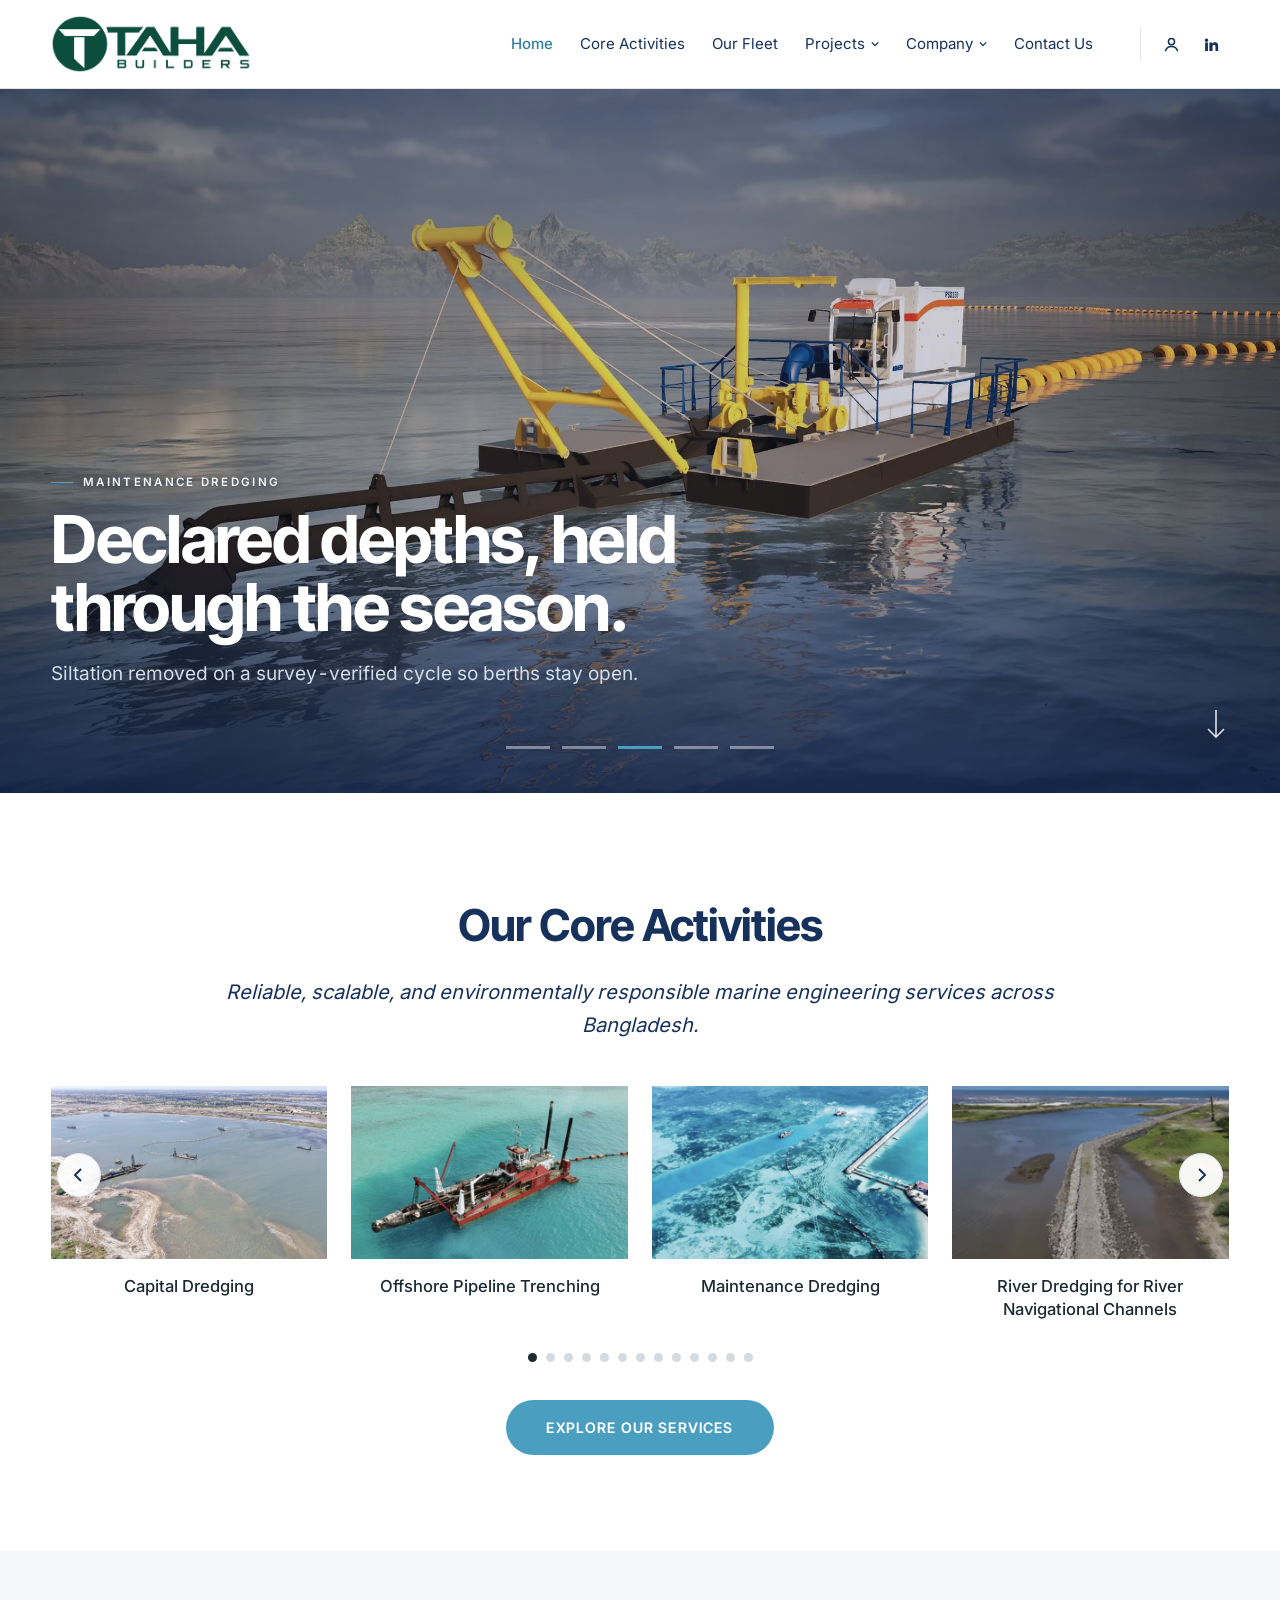
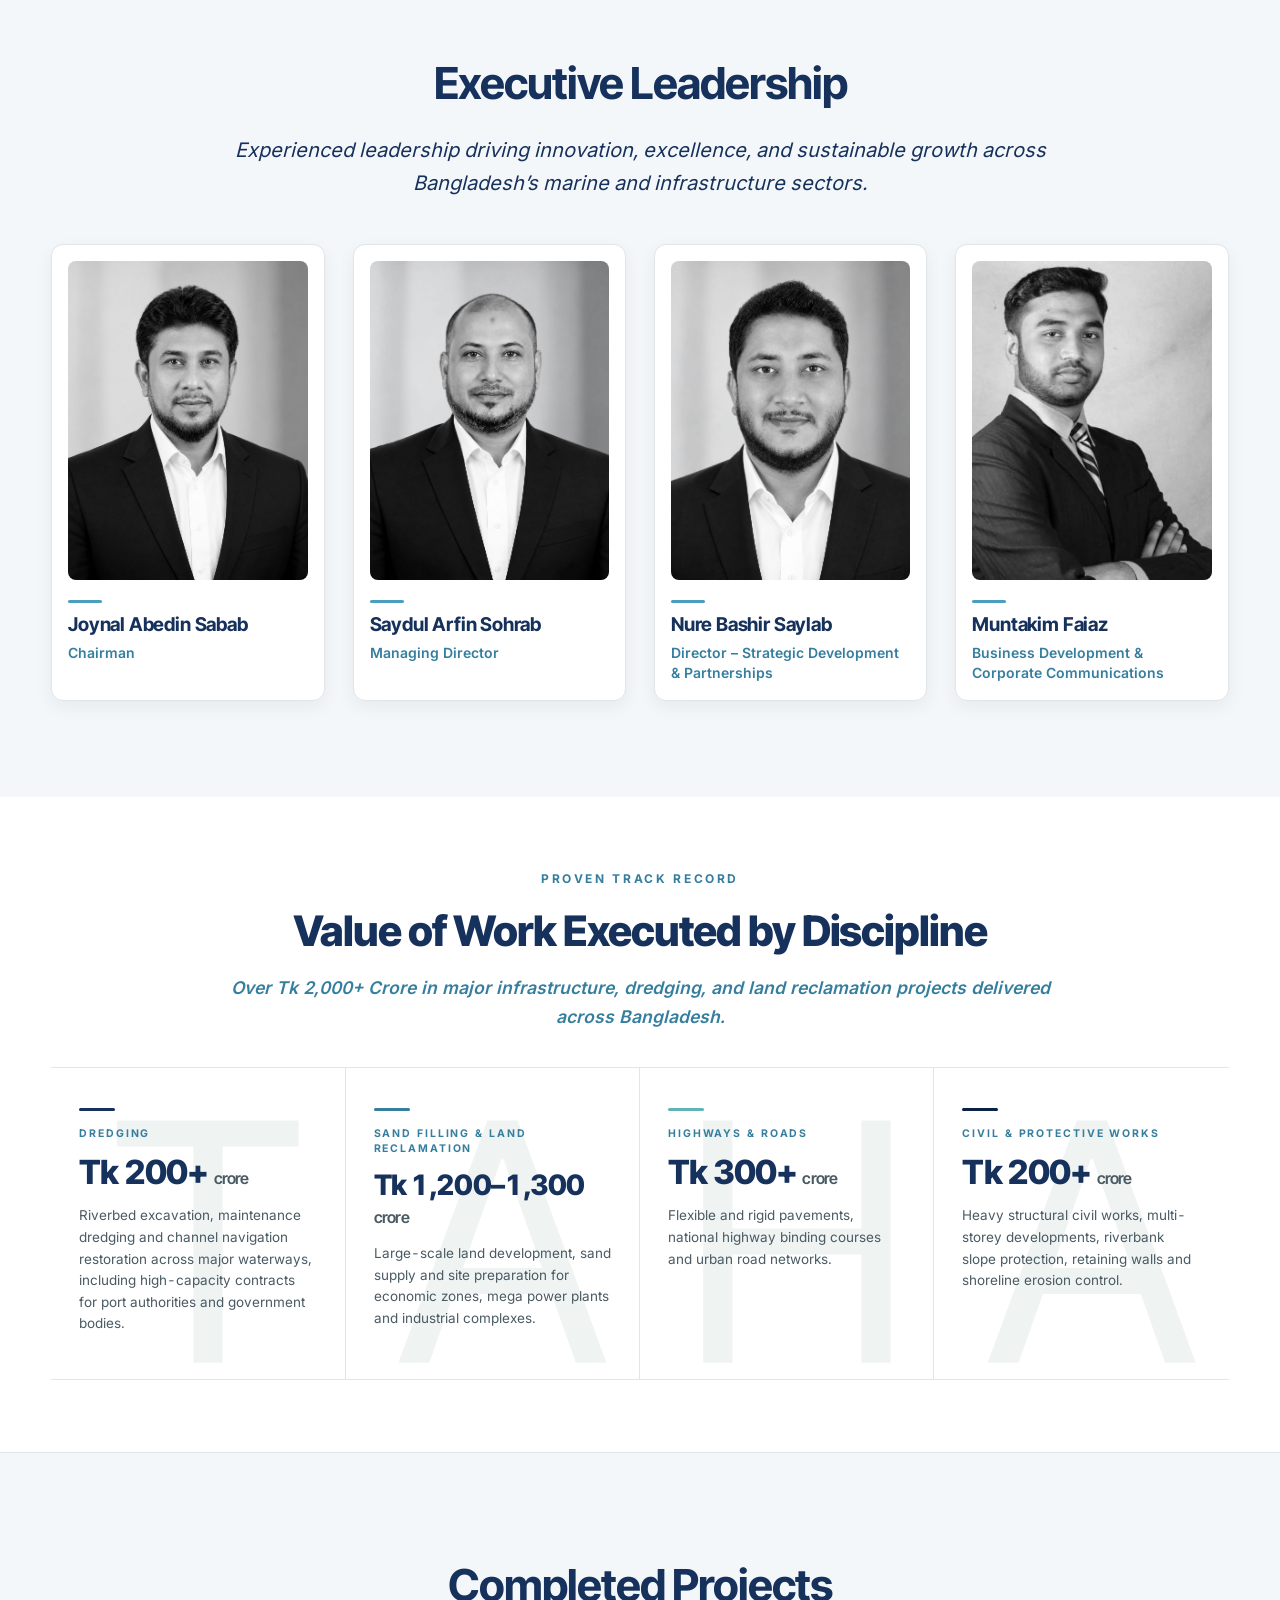
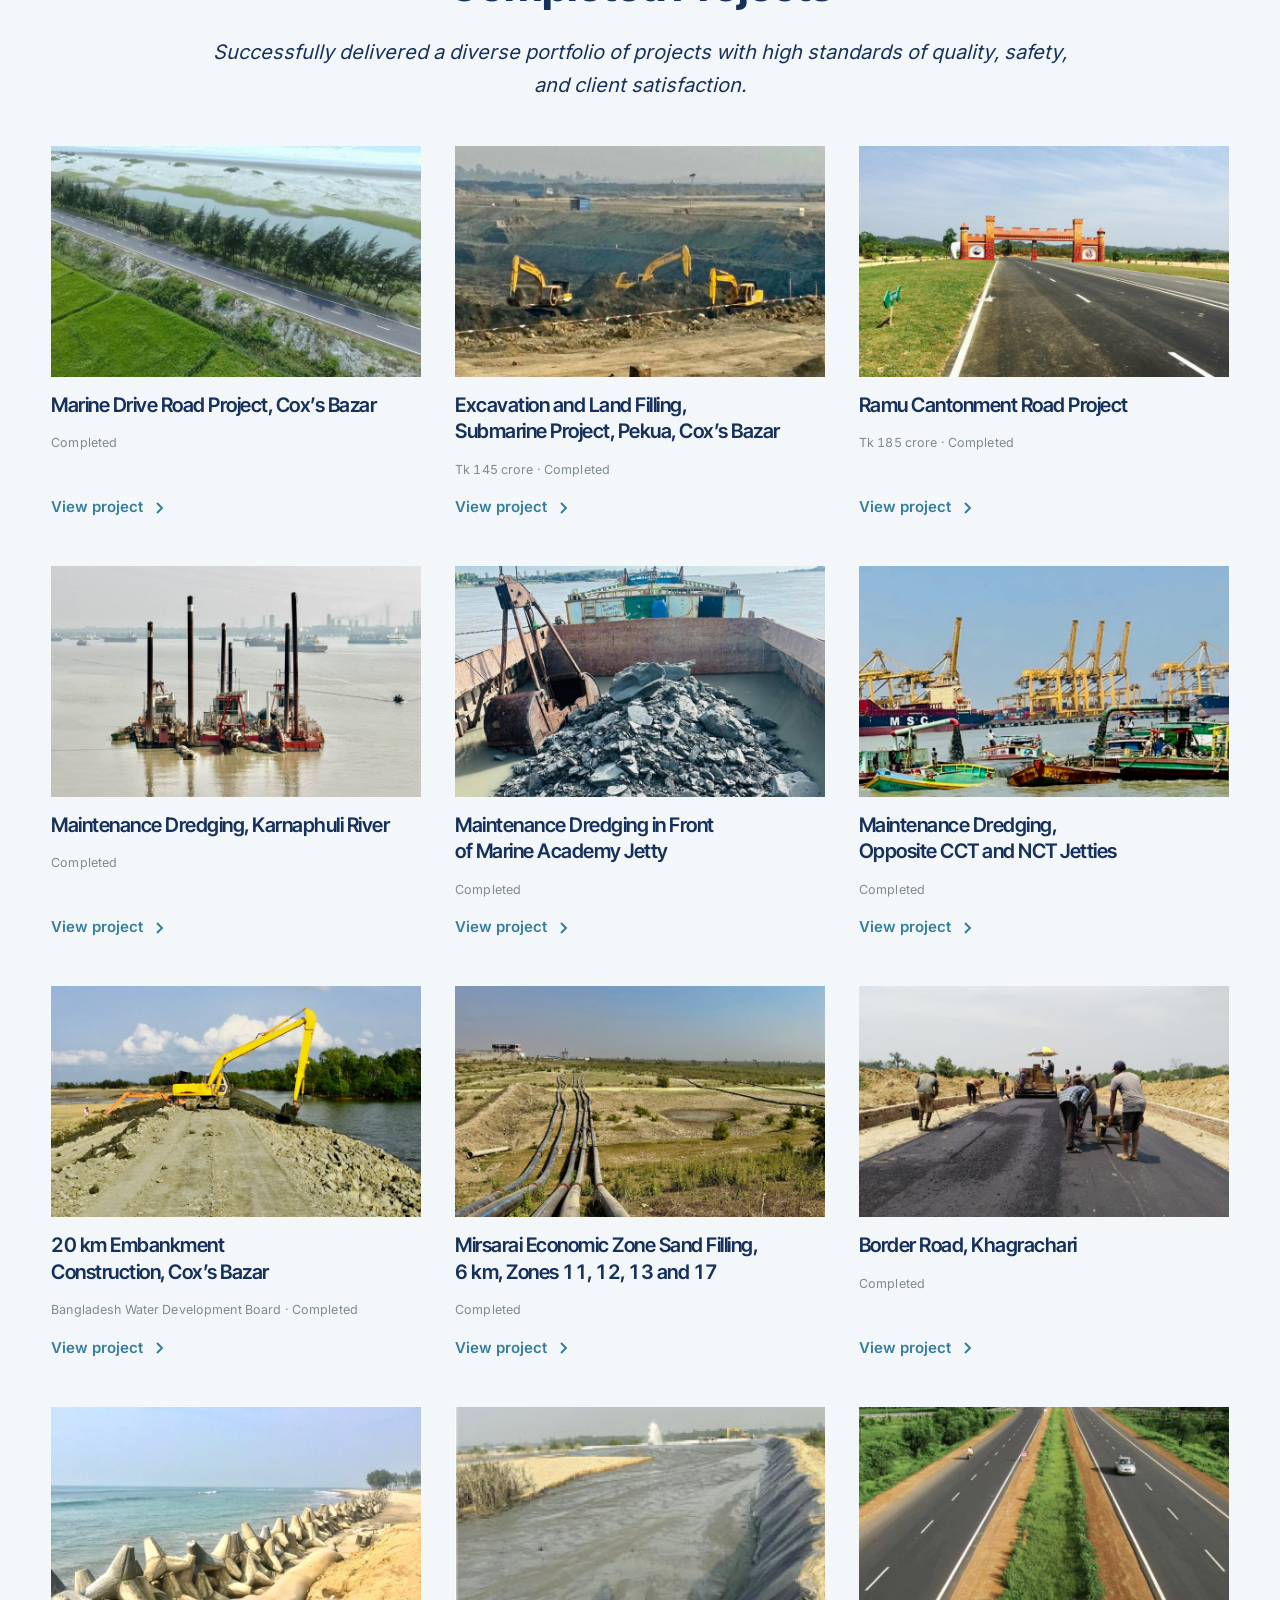
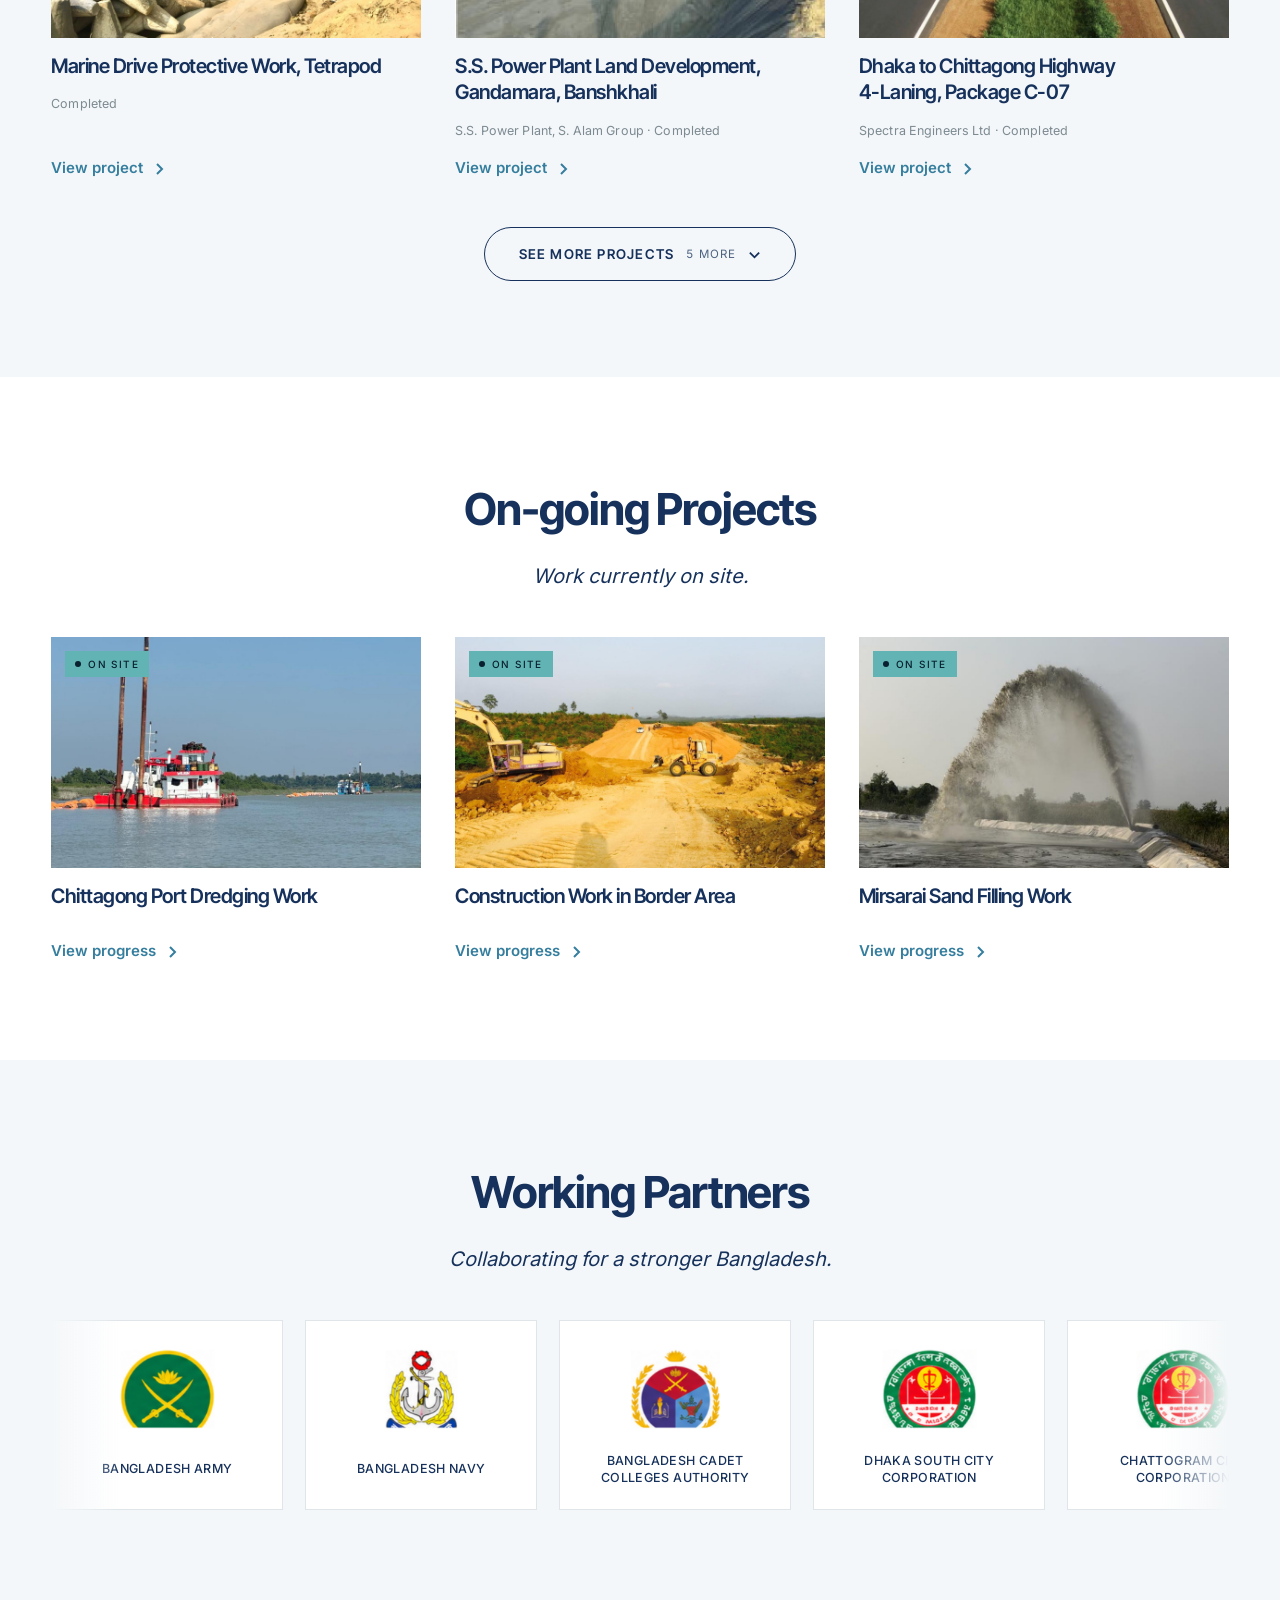
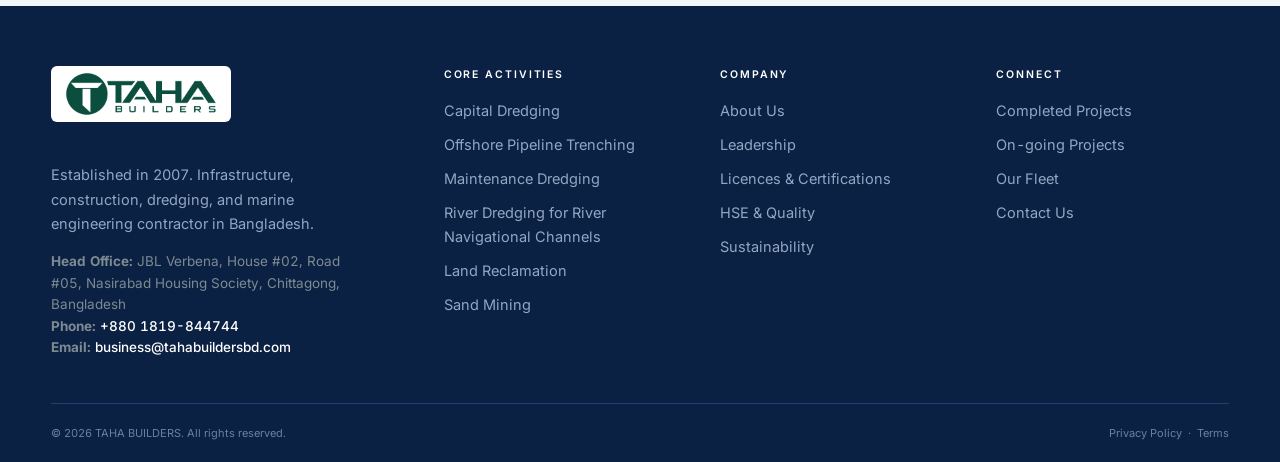
==== commit 618290b3: "feat: clean track-record redesign with TAHA watermark letters" ====
--- a/index.html
+++ b/index.html
@@ -195,30 +195,52 @@
       <p class="sub" style="font-size:17.5px;color:var(--cyan-dark);font-weight:600;margin-top:8px">Over Tk 2,000+ Crore in major infrastructure, dredging, and land reclamation projects delivered across Bangladesh.</p>
     </div>
 
-    <div style="display:grid;grid-template-columns:repeat(4,1fr);gap:24px" class="record-grid">
-      <article style="background:var(--paper-2);border:1px solid var(--line);border-top:4px solid var(--navy);padding:28px 22px;border-radius:10px;box-shadow:0 6px 18px rgba(11,33,67,0.06);display:flex;flex-direction:column;gap:10px">
-        <div style="font-family:var(--f-mono);font-size:11px;font-weight:700;letter-spacing:.14em;text-transform:uppercase;color:var(--cyan-dark)">DREDGING</div>
-        <div style="font-family:var(--f-display);font-size:clamp(26px,2.6vw,34px);font-weight:800;color:var(--navy);line-height:1;letter-spacing:-.02em">Tk 200+ <span style="font-size:18px;font-weight:600;color:var(--body)">crore</span></div>
-        <p style="font-size:14px;color:var(--body);line-height:1.55;margin-top:4px">Riverbed excavation, maintenance dredging and channel navigation restoration across major waterways, including high-capacity contracts for port authorities and government bodies.</p>
-      </article>
-
-      <article style="background:var(--paper-2);border:1px solid var(--line);border-top:4px solid var(--cyan-dark);padding:28px 22px;border-radius:10px;box-shadow:0 6px 18px rgba(11,33,67,0.06);display:flex;flex-direction:column;gap:10px">
-        <div style="font-family:var(--f-mono);font-size:11px;font-weight:700;letter-spacing:.14em;text-transform:uppercase;color:var(--cyan-dark)">SAND FILLING &amp; LAND RECLAMATION</div>
-        <div style="font-family:var(--f-display);font-size:clamp(24px,2.4vw,32px);font-weight:800;color:var(--navy);line-height:1;letter-spacing:-.02em">Tk 1,200&ndash;1,300 <span style="font-size:18px;font-weight:600;color:var(--body)">crore</span></div>
-        <p style="font-size:14px;color:var(--body);line-height:1.55;margin-top:4px">Large-scale land development, sand supply and site preparation for economic zones, mega power plants and industrial complexes.</p>
-      </article>
-
-      <article style="background:var(--paper-2);border:1px solid var(--line);border-top:4px solid var(--teal);padding:28px 22px;border-radius:10px;box-shadow:0 6px 18px rgba(11,33,67,0.06);display:flex;flex-direction:column;gap:10px">
-        <div style="font-family:var(--f-mono);font-size:11px;font-weight:700;letter-spacing:.14em;text-transform:uppercase;color:var(--cyan-dark)">HIGHWAYS &amp; ROADS</div>
-        <div style="font-family:var(--f-display);font-size:clamp(26px,2.6vw,34px);font-weight:800;color:var(--navy);line-height:1;letter-spacing:-.02em">Tk 300+ <span style="font-size:18px;font-weight:600;color:var(--body)">crore</span></div>
-        <p style="font-size:14px;color:var(--body);line-height:1.55;margin-top:4px">Flexible and rigid pavements, national highway binding courses and urban road networks.</p>
-      </article>
-
-      <article style="background:var(--paper-2);border:1px solid var(--line);border-top:4px solid var(--navy-deep);padding:28px 22px;border-radius:10px;box-shadow:0 6px 18px rgba(11,33,67,0.06);display:flex;flex-direction:column;gap:10px">
-        <div style="font-family:var(--f-mono);font-size:11px;font-weight:700;letter-spacing:.14em;text-transform:uppercase;color:var(--cyan-dark)">CIVIL &amp; PROTECTIVE WORKS</div>
-        <div style="font-family:var(--f-display);font-size:clamp(26px,2.6vw,34px);font-weight:800;color:var(--navy);line-height:1;letter-spacing:-.02em">Tk 200+ <span style="font-size:18px;font-weight:600;color:var(--body)">crore</span></div>
-        <p style="font-size:14px;color:var(--body);line-height:1.55;margin-top:4px">Heavy structural civil works, multi-storey developments, riverbank slope protection, retaining walls and shoreline erosion control.</p>
-      </article>
+    <div class="record-grid-clean">
+
+      <!-- Section 1 · watermark letter: T -->
+      <div class="record-col">
+        <span class="col-watermark" aria-hidden="true">T</span>
+        <div class="col-content">
+          <div class="col-rule" style="background:var(--navy)"></div>
+          <div class="col-tag">DREDGING</div>
+          <div class="col-amount">Tk 200+ <span class="col-unit">crore</span></div>
+          <p class="col-desc">Riverbed excavation, maintenance dredging and channel navigation restoration across major waterways, including high-capacity contracts for port authorities and government bodies.</p>
+        </div>
+      </div>
+
+      <!-- Section 2 · watermark letter: A -->
+      <div class="record-col">
+        <span class="col-watermark" aria-hidden="true">A</span>
+        <div class="col-content">
+          <div class="col-rule" style="background:var(--cyan-dark)"></div>
+          <div class="col-tag">SAND FILLING &amp; LAND RECLAMATION</div>
+          <div class="col-amount" style="font-size:clamp(22px,2.2vw,30px)">Tk 1,200&ndash;1,300 <span class="col-unit">crore</span></div>
+          <p class="col-desc">Large-scale land development, sand supply and site preparation for economic zones, mega power plants and industrial complexes.</p>
+        </div>
+      </div>
+
+      <!-- Section 3 · watermark letter: H -->
+      <div class="record-col">
+        <span class="col-watermark" aria-hidden="true">H</span>
+        <div class="col-content">
+          <div class="col-rule" style="background:var(--teal)"></div>
+          <div class="col-tag">HIGHWAYS &amp; ROADS</div>
+          <div class="col-amount">Tk 300+ <span class="col-unit">crore</span></div>
+          <p class="col-desc">Flexible and rigid pavements, national highway binding courses and urban road networks.</p>
+        </div>
+      </div>
+
+      <!-- Section 4 · watermark letter: A -->
+      <div class="record-col">
+        <span class="col-watermark" aria-hidden="true">A</span>
+        <div class="col-content">
+          <div class="col-rule" style="background:var(--navy-deep)"></div>
+          <div class="col-tag">CIVIL &amp; PROTECTIVE WORKS</div>
+          <div class="col-amount">Tk 200+ <span class="col-unit">crore</span></div>
+          <p class="col-desc">Heavy structural civil works, multi-storey developments, riverbank slope protection, retaining walls and shoreline erosion control.</p>
+        </div>
+      </div>
+
     </div>
   </div>
 </section>
--- a/site.css
+++ b/site.css
@@ -270,3 +270,112 @@
   *{animation:none!important;transition-duration:.01ms!important}
   html{scroll-behavior:auto}
 }
+
+/* =============================================================
+   TRACK-RECORD — clean white editorial redesign with TAHA watermark
+   ============================================================= */
+
+/* Add brand green for watermark to :root -------------------- */
+:root{--taha-green:#0A4A3B}
+
+/* Container: four equal columns with subtle column dividers */
+.record-grid-clean{
+  display:grid;
+  grid-template-columns:repeat(4,1fr);
+  gap:0;
+  border-top:1px solid var(--line);
+  border-bottom:1px solid var(--line);
+  margin-top:8px;
+}
+
+/* Each column */
+.record-col{
+  position:relative;
+  overflow:hidden;
+  padding:40px 28px 44px;
+  background:#fff;
+  border-right:1px solid var(--line);
+}
+.record-col:last-child{border-right:none}
+
+/* Watermark letter — huge, ultra-light, behind everything */
+.col-watermark{
+  position:absolute;
+  inset:0;
+  display:flex;
+  align-items:center;
+  justify-content:center;
+  font-family:var(--f-display);
+  font-size:clamp(260px,26vw,380px);
+  font-weight:100;
+  line-height:1;
+  color:var(--taha-green);
+  opacity:.06;
+  user-select:none;
+  pointer-events:none;
+  letter-spacing:-.06em;
+  /* Push letter slightly upward so it peeks above the column */
+  transform:translateY(6%);
+}
+
+/* Coloured rule bar above each column's tag */
+.col-rule{
+  width:36px;
+  height:3px;
+  border-radius:2px;
+  margin-bottom:16px;
+}
+
+/* Discipline label */
+.col-tag{
+  font-family:var(--f-mono);
+  font-size:10.5px;
+  font-weight:700;
+  letter-spacing:.18em;
+  text-transform:uppercase;
+  color:var(--cyan-dark);
+  margin-bottom:14px;
+  line-height:1.4;
+}
+
+/* Main amount figure */
+.col-amount{
+  font-family:var(--f-display);
+  font-size:clamp(26px,2.6vw,36px);
+  font-weight:800;
+  color:var(--navy);
+  line-height:1;
+  letter-spacing:-.025em;
+  margin-bottom:16px;
+}
+.col-unit{
+  font-size:16px;
+  font-weight:600;
+  color:var(--body);
+}
+
+/* Description */
+.col-desc{
+  font-size:13.5px;
+  color:var(--body);
+  line-height:1.6;
+}
+
+/* Content stacks above the watermark */
+.col-content{
+  position:relative;
+  z-index:1;
+}
+
+/* Responsive — stack to 2 cols on tablet, 1 on mobile */
+@media(max-width:900px){
+  .record-grid-clean{grid-template-columns:repeat(2,1fr)}
+  .record-col{border-right:1px solid var(--line);border-bottom:1px solid var(--line)}
+  .record-col:nth-child(2n){border-right:none}
+  .col-watermark{font-size:clamp(180px,40vw,260px)}
+}
+@media(max-width:540px){
+  .record-grid-clean{grid-template-columns:1fr}
+  .record-col{border-right:none}
+  .col-watermark{font-size:clamp(200px,55vw,280px)}
+}
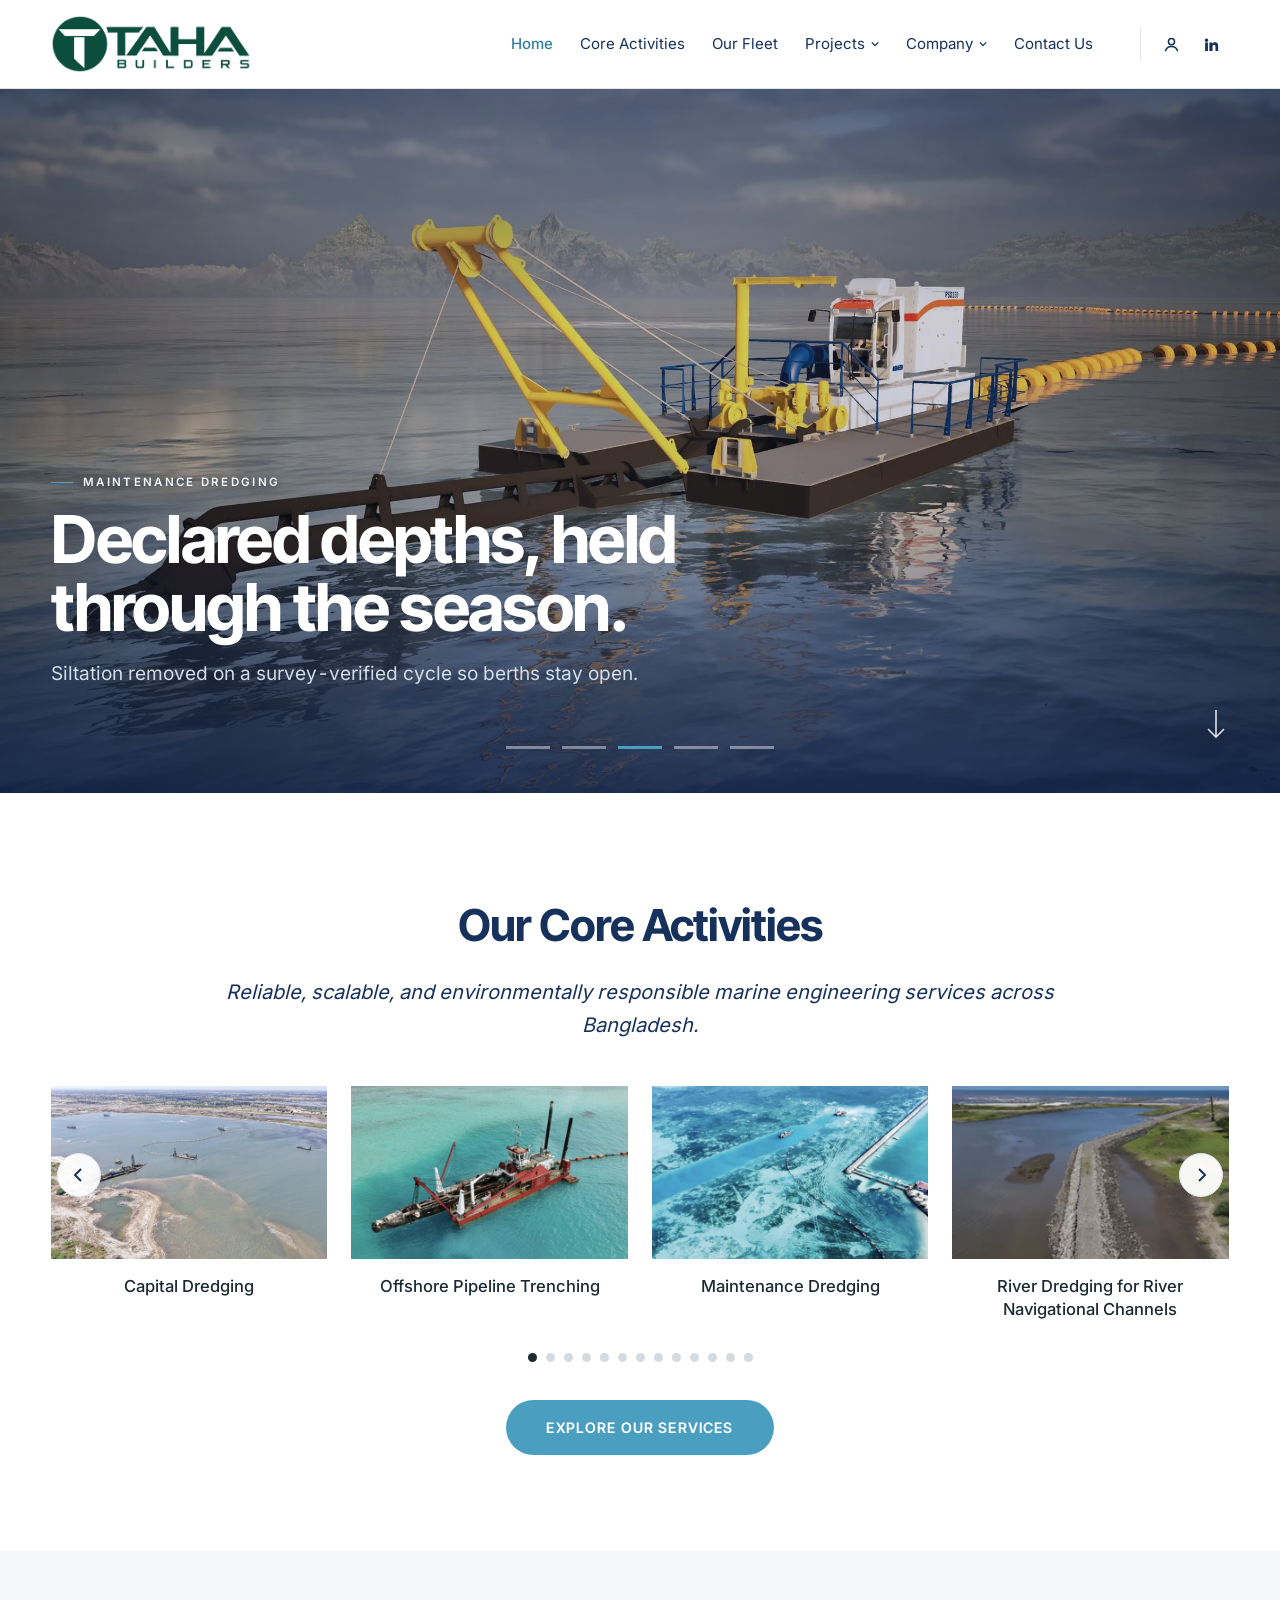
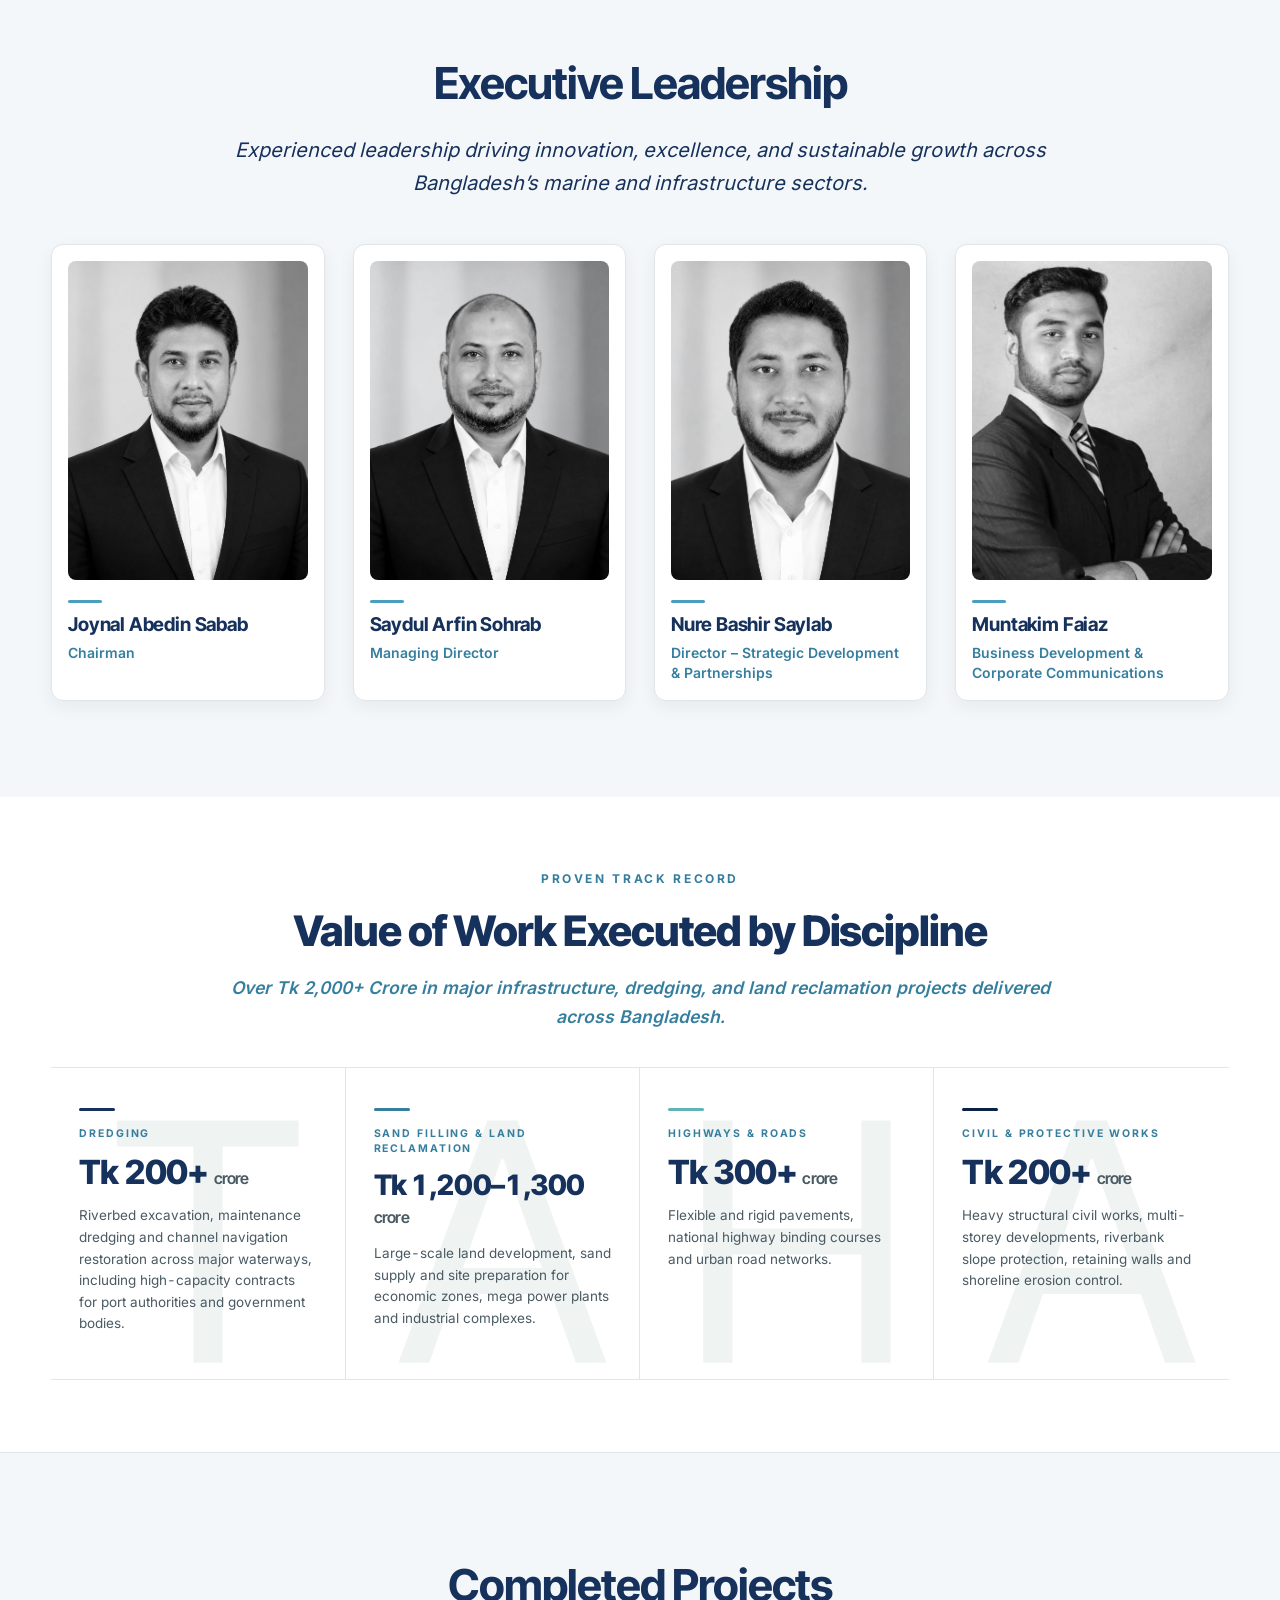
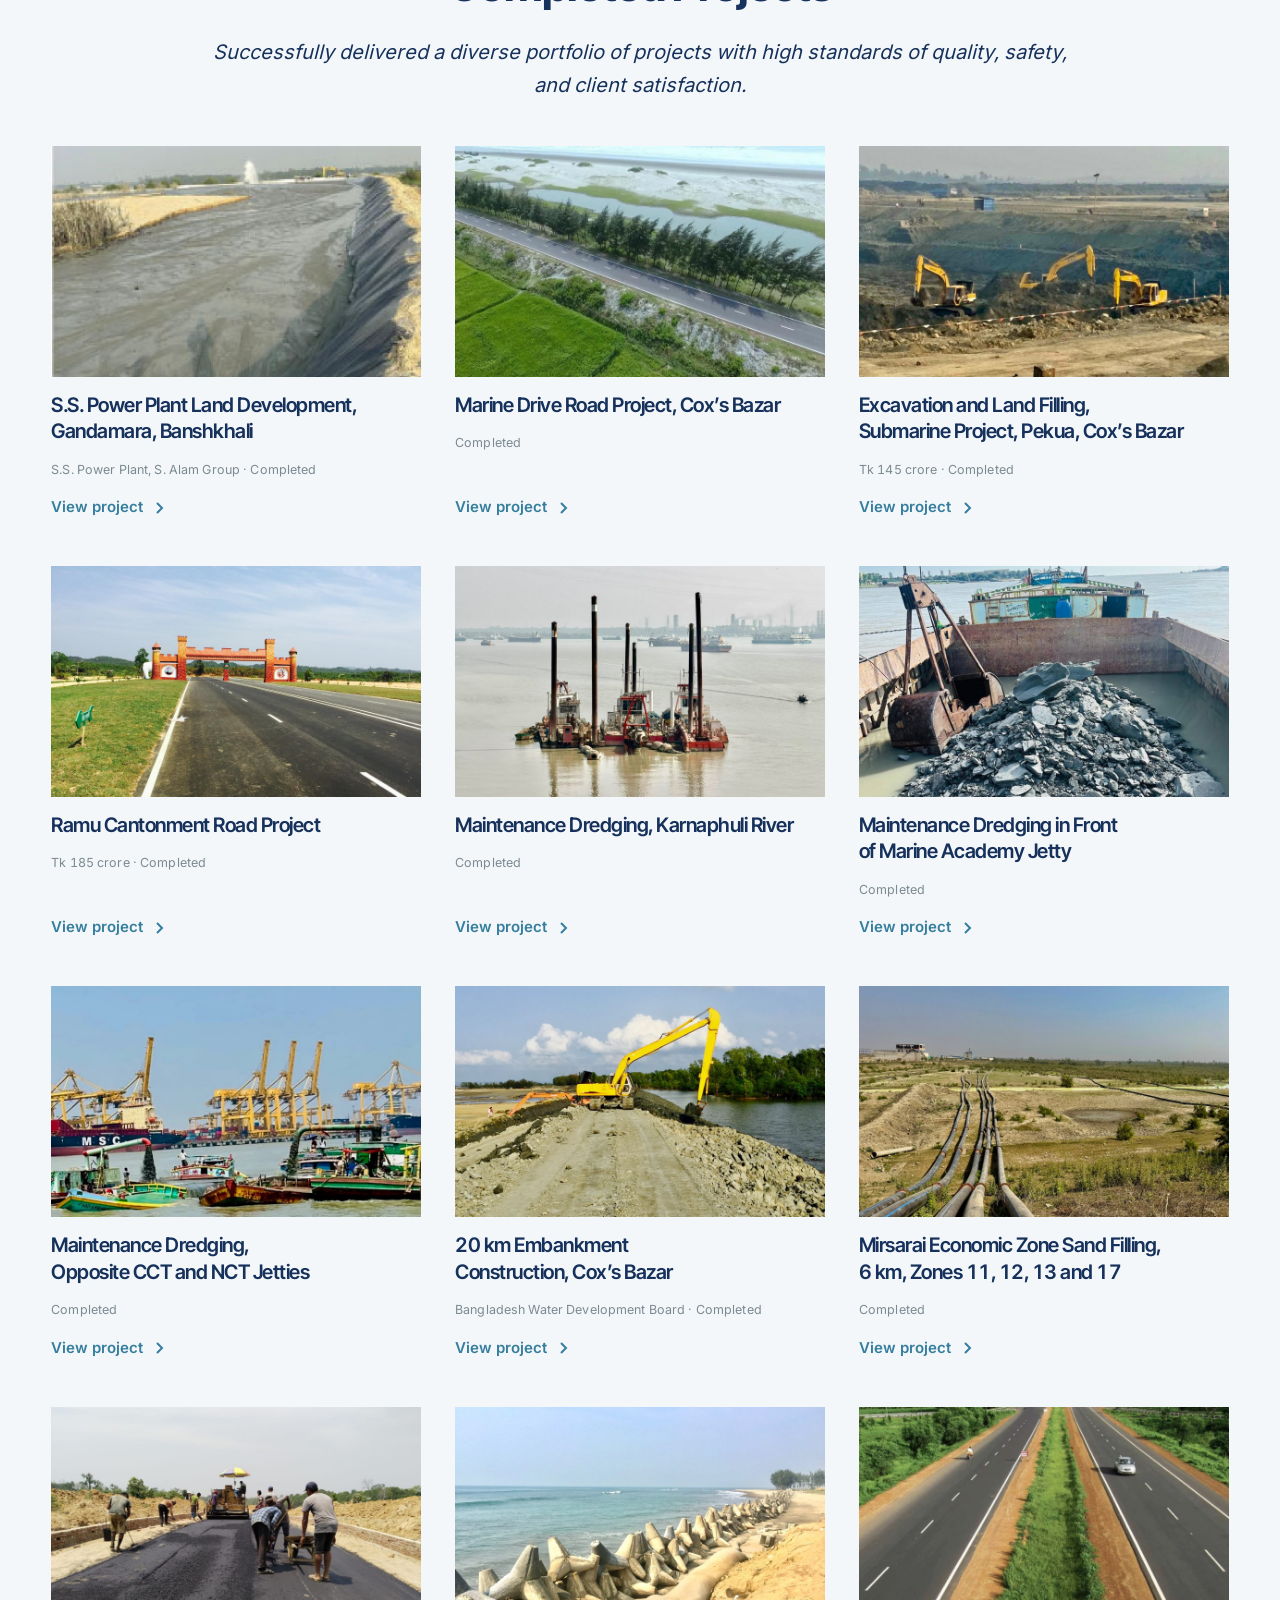
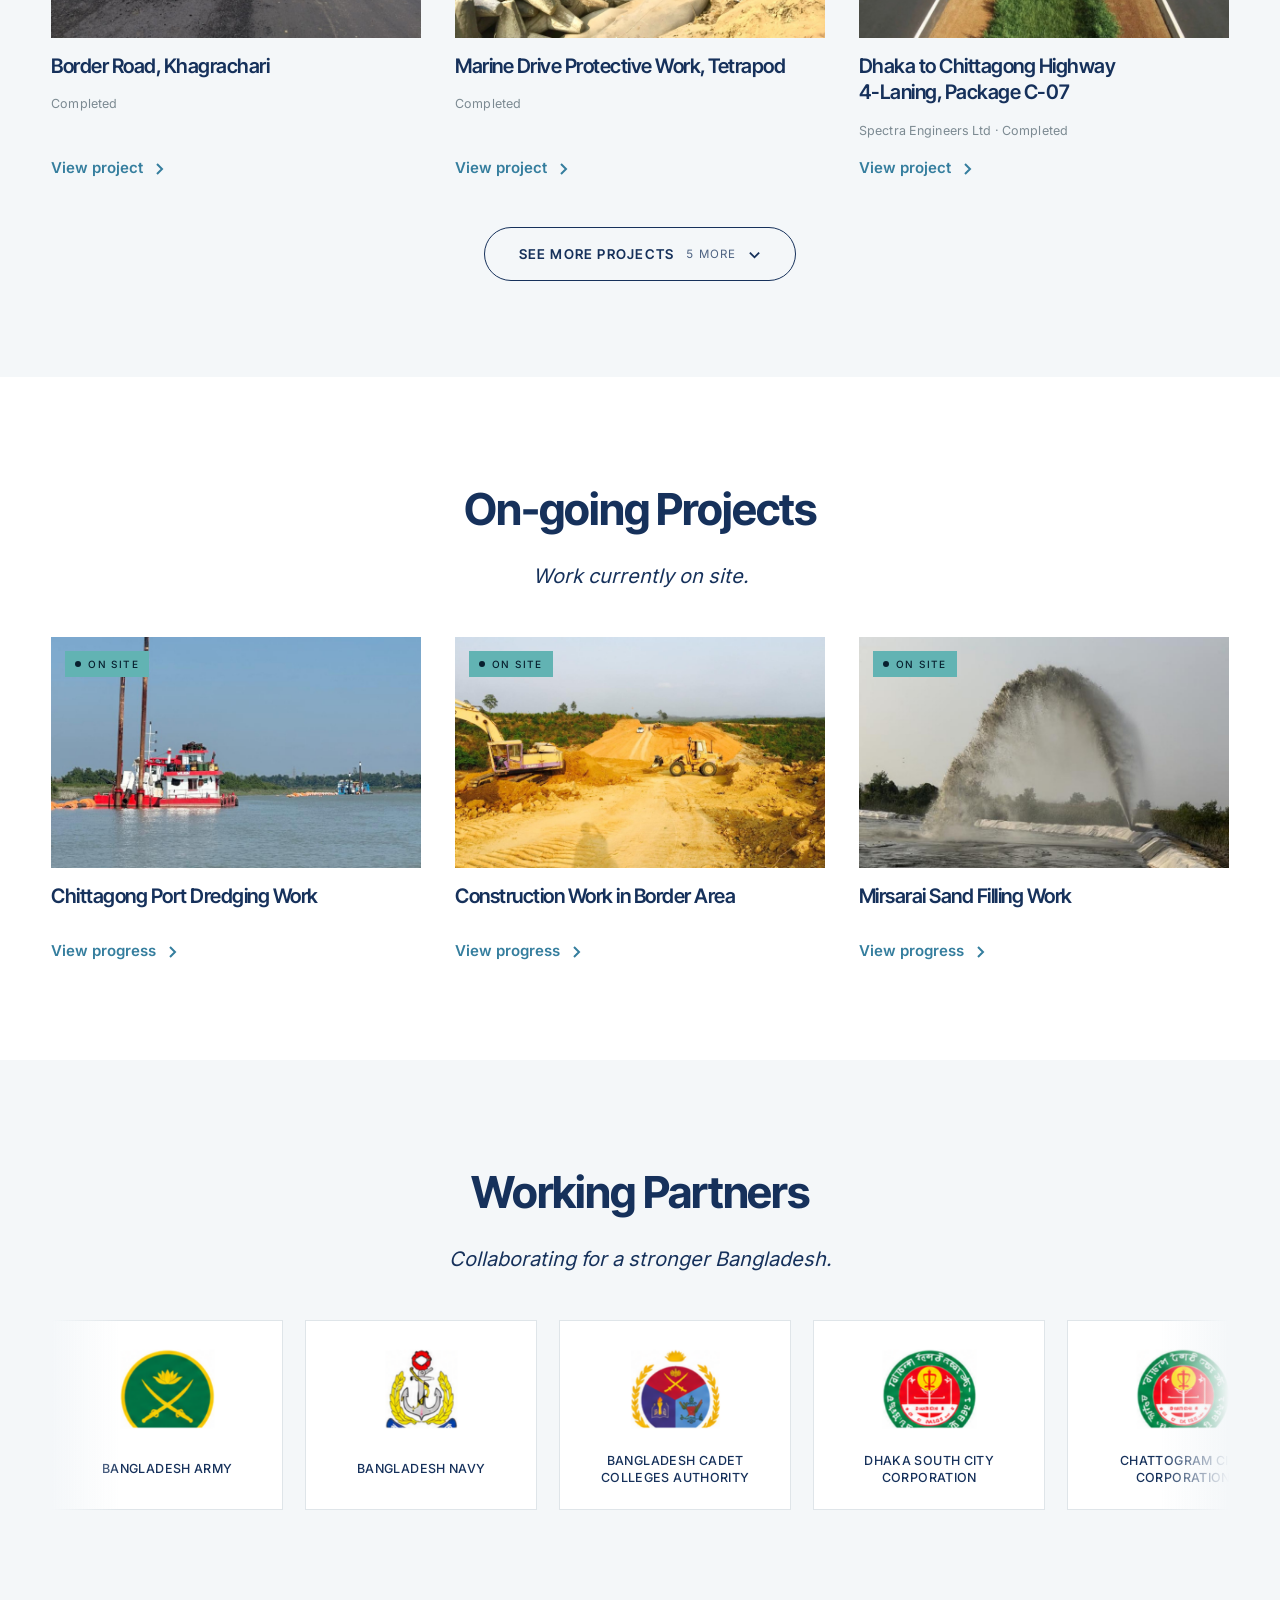
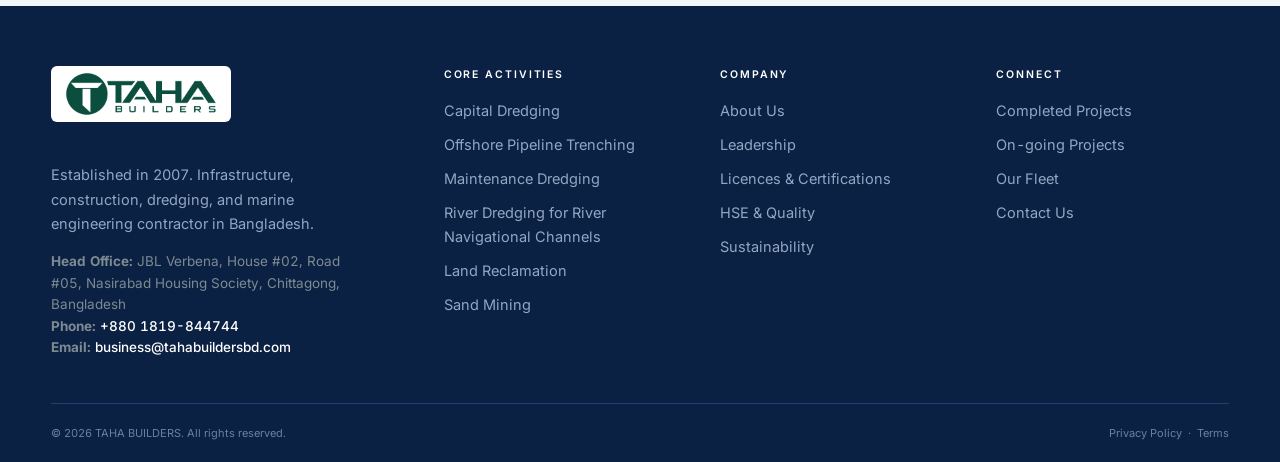
==== commit ebc1c487: "feat: move S.S. Power Plant to first completed project, value Tk 218 crore" ====
--- a/index.html
+++ b/index.html
@@ -406,6 +406,15 @@
 function actImg(n){ n = ((n - 1) % 13) + 1; return 'images/activities/' + (n < 10 ? '0'+n : n) + '.jpg'; }
 
 var PROJECTS = [
+ {cover:'images/projects/09.jpg',
+  title:'S.S. Power Plant Land Development, Gandamara, Banshkhali',
+  client:'S.S. Power Plant, S. Alam Group',
+  value:'Tk 218 crore',
+  period:'Completed', ref:'Work order, 70,52,000 CM at Tk 310.00 per CM',
+  method:'Land development, 7,052,000 m\u00b3',
+  lede:'Land development works for the S.S. Power Plant at Gandamara, Banshkhali, Chattogram. Total volume 7,052,000 cubic metres.',
+  gallery:['images/projects/09-a.jpg'], docs:[]},
+
  {cover:'images/projects/01.jpg',
   title:'Marine Drive Road Project, Cox\u2019s Bazar',
   client:'To be confirmed', value:'To be confirmed', period:'Completed', ref:'To be confirmed',
@@ -476,14 +485,6 @@
 
 /* ---- projects 9 to 17, from the company profile ---- */
 PROJECTS.push(
- {cover:'images/projects/09.jpg',
-  title:'S.S. Power Plant Land Development, Gandamara, Banshkhali',
-  client:'S.S. Power Plant, S. Alam Group',
-  value:'Tk 218.61 crore  (Tk 218,61,20,000)',
-  period:'Completed', ref:'Work order, 70,52,000 CM at Tk 310.00 per CM',
-  method:'Land development, 7,052,000 m\u00b3',
-  lede:'Land development works for the S.S. Power Plant at Gandamara, Banshkhali, Chattogram. Total volume 7,052,000 cubic metres.',
-  gallery:['images/projects/09-a.jpg'], docs:[]},
 
  {cover:'images/projects/10.jpg',
   title:'Dhaka to Chittagong Highway 4-Laning, Package C-07',
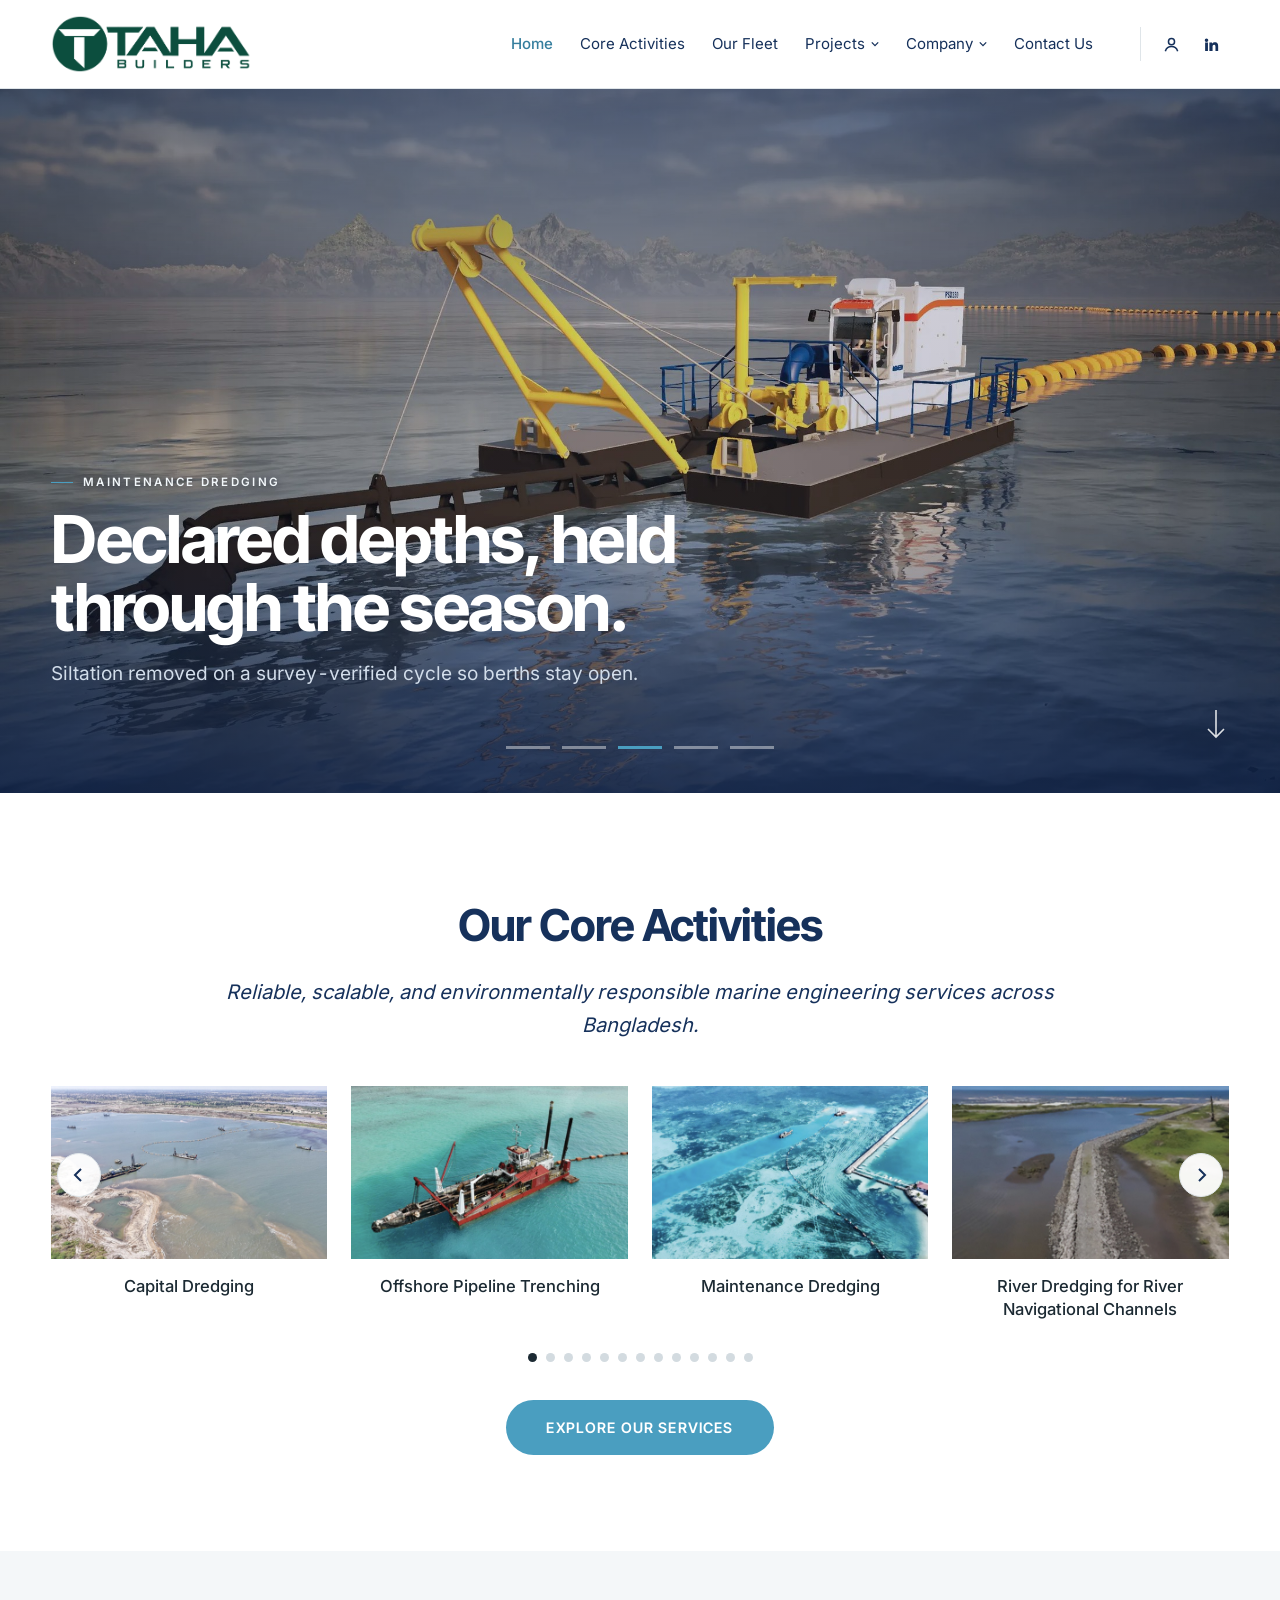
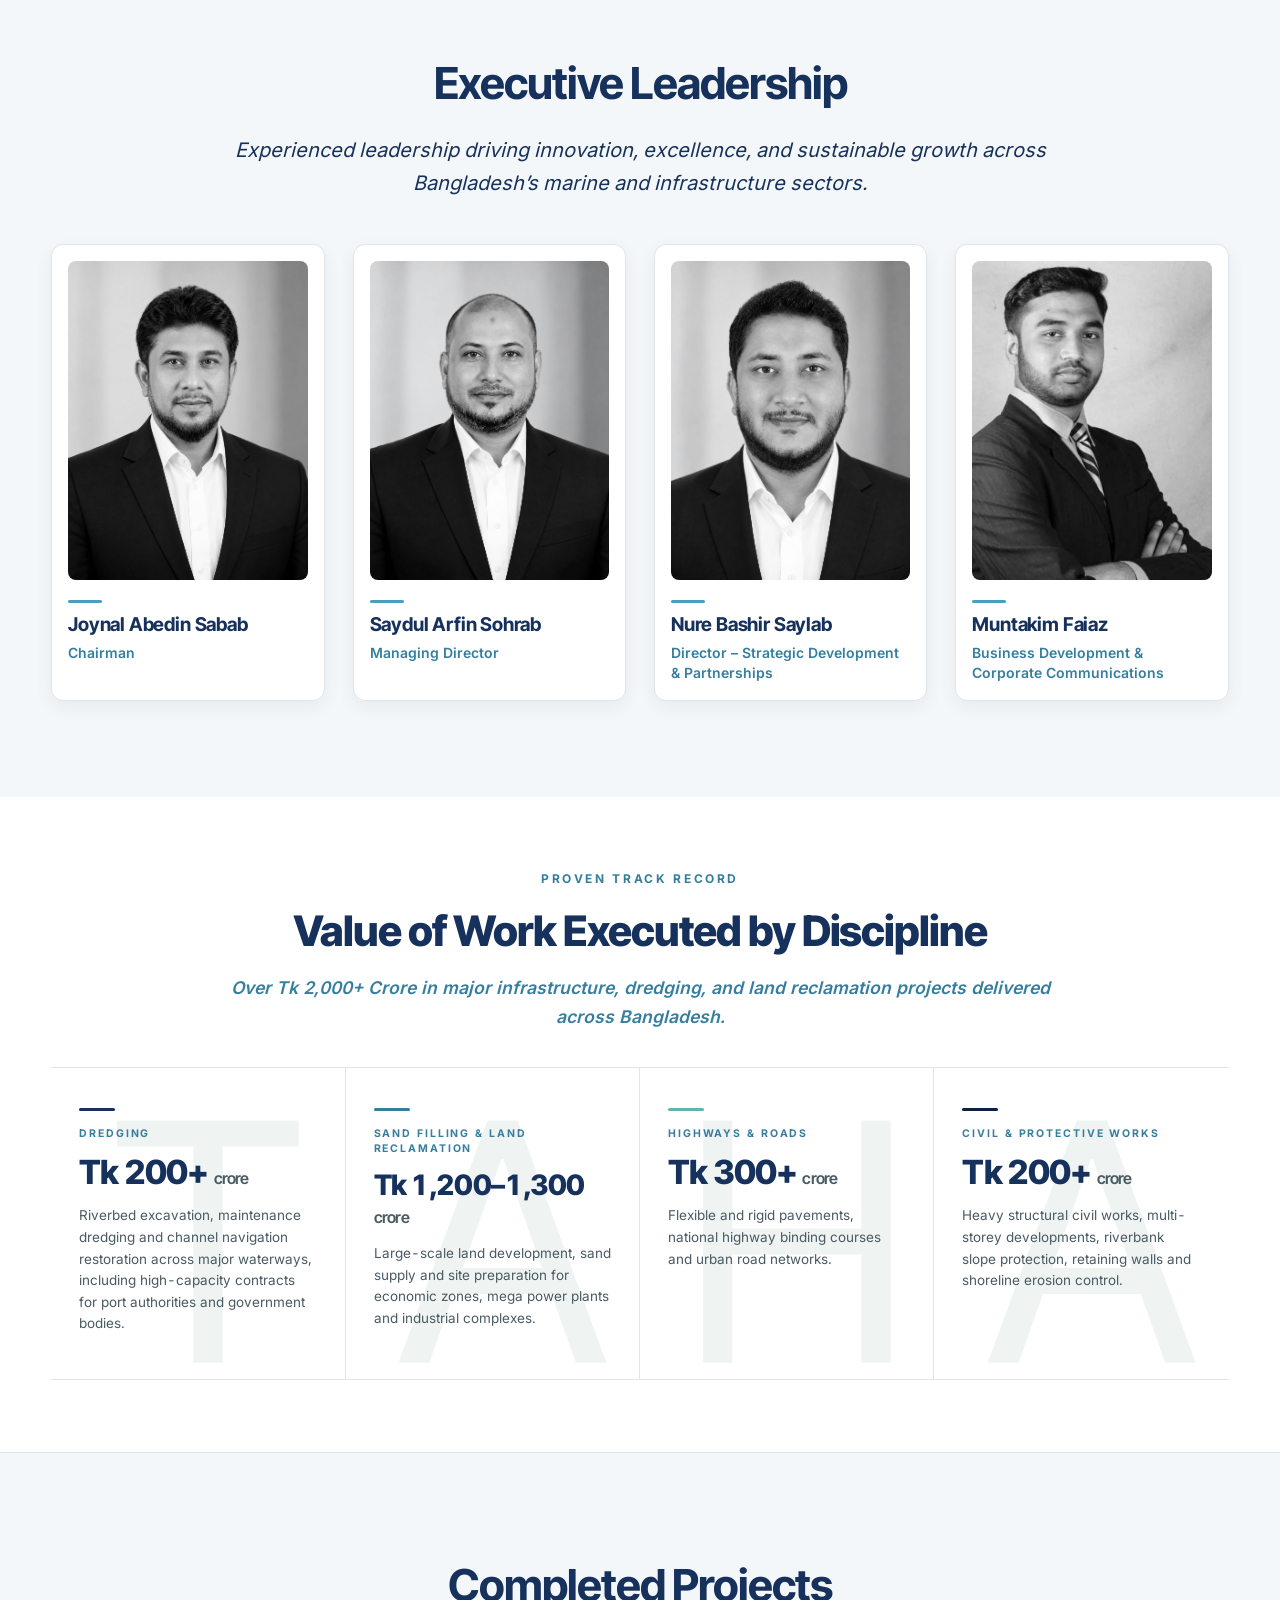
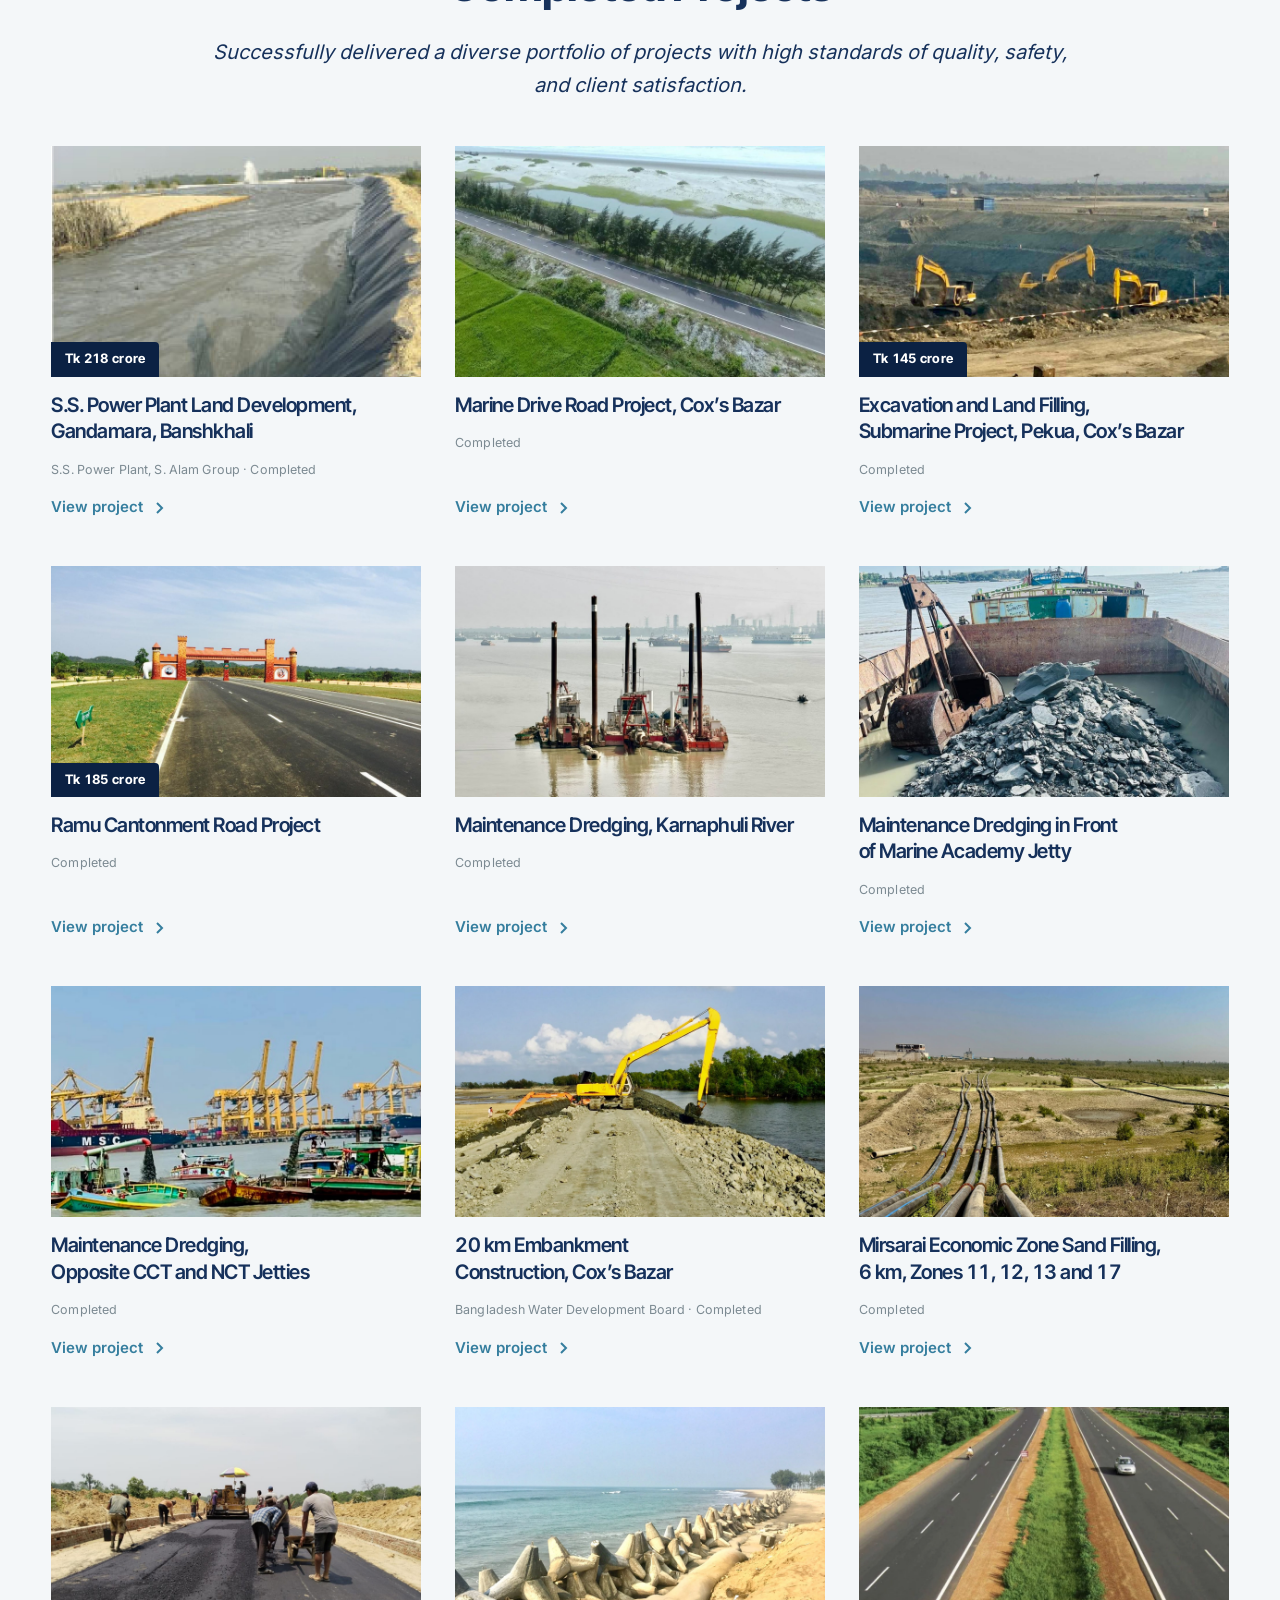
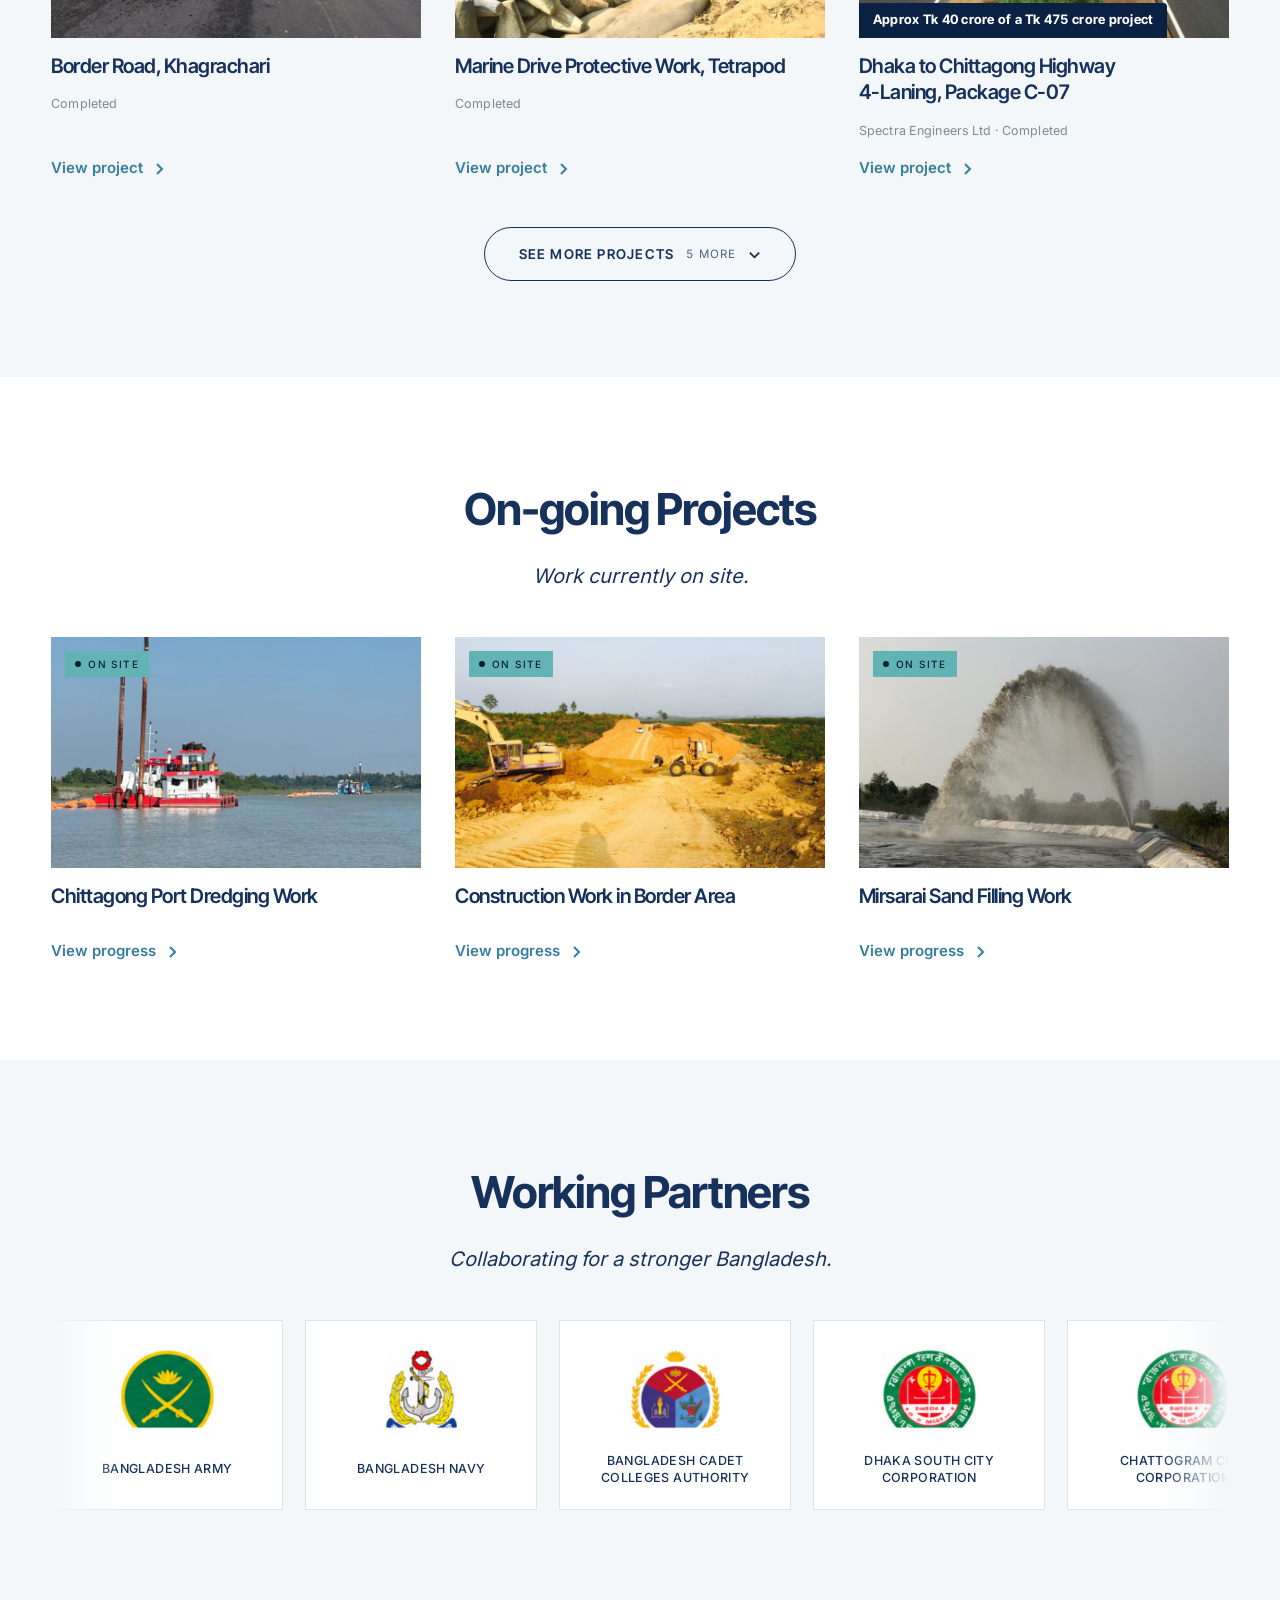
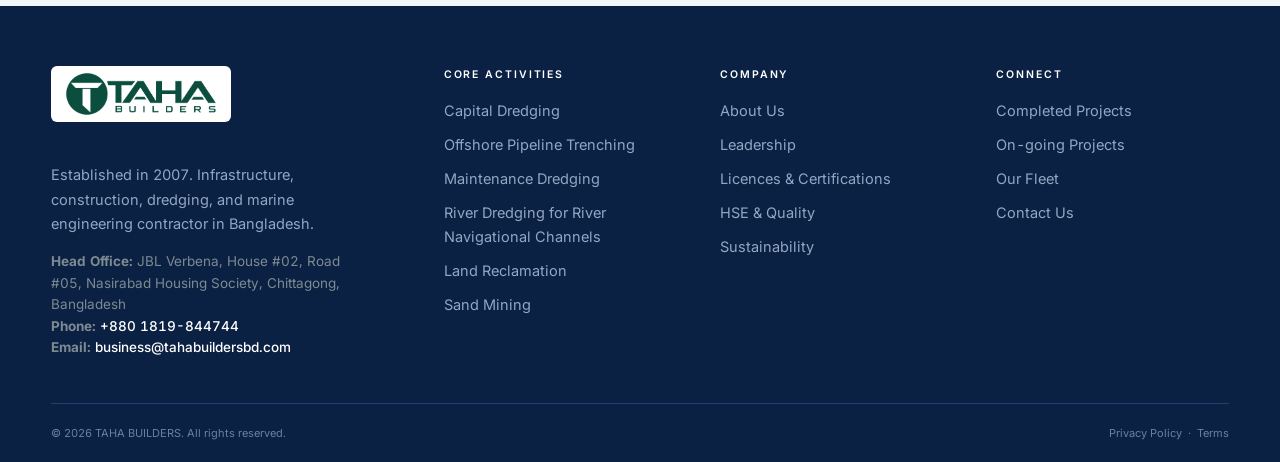
==== commit 49449864: "feat: show contract value badge directly on project card image" ====
--- a/index.html
+++ b/index.html
@@ -816,13 +816,19 @@
         chip.textContent = 'On site';
         sh.appendChild(chip);
       }
+      /* value badge — shown directly on the card image */
+      var vague = ['To be confirmed','Client','Client / awarding body','Contract value','Period','Commenced'];
+      if (!live && vague.indexOf(pr.value) === -1){
+        var badge = document.createElement('span');
+        badge.className = 'val-badge';
+        badge.textContent = pr.value;
+        sh.appendChild(badge);
+      }
       b.appendChild(sh);
       var h = document.createElement('h3'); h.textContent = pr.title;
       var m = document.createElement('div'); m.className = 'meta';
-      var vague = ['To be confirmed','Client','Client / awarding body','Contract value','Period','Commenced'];
       var bits = [];
       if (vague.indexOf(pr.client) === -1) bits.push(pr.client);
-      else if (vague.indexOf(pr.value) === -1) bits.push(pr.value);
       if (vague.indexOf(pr.period) === -1) bits.push(pr.period);
       m.textContent = bits.join('  ·  ');
       var more = document.createElement('span'); more.className = 'more';
--- a/site.css
+++ b/site.css
@@ -34,6 +34,7 @@
   --line:#DFE5E9;
   --paper:#FFFFFF;
   --paper-2:#F4F7F9;
+  --taha-green:#0A4A3B;
 
   /* Inter Tight for display, Inter for text. One neutral grotesque family
      throughout, the way the ECC site is set. --f-mono is Inter as well, so
@@ -63,8 +64,6 @@
 .brand{display:flex;align-items:center;gap:14px;flex:none}
 .mark{height:58px;width:auto;max-height:64px;object-fit:contain;flex:none;transition:transform .2s ease}
 .brand:hover .mark{transform:scale(1.02)}
-.wordmark{font-family:var(--f-display);font-weight:700;font-size:21px;line-height:1;color:var(--navy);letter-spacing:-.01em;display:block}
-.wordmark .tag{display:block;font-family:var(--f-body);font-weight:600;font-size:10.5px;letter-spacing:.14em;text-transform:uppercase;color:var(--cyan-dark);margin-top:6px;padding-top:6px;border-top:1px solid var(--line)}
 
 .nav{margin-left:auto;display:flex;align-items:center;gap:1px;list-style:none;padding:0;margin-block:0}
 .nav > li{position:relative}
@@ -183,6 +182,25 @@
 .chip::before{content:"";width:6px;height:6px;border-radius:50%;background:#08202F;animation:pulse 2.2s ease-in-out infinite}
 @keyframes pulse{0%,100%{opacity:1}50%{opacity:.25}}
 .sheet-top .k.live{color:var(--teal)}
+
+/* contract value badge — shown directly on card image */
+.val-badge{
+  position:absolute;
+  bottom:0;
+  left:0;
+  z-index:2;
+  background:var(--navy-deep);
+  color:#fff;
+  font-family:var(--f-display);
+  font-size:13px;
+  font-weight:700;
+  letter-spacing:.02em;
+  padding:6px 14px 7px;
+  border-top-right-radius:4px;
+  white-space:nowrap;
+  backdrop-filter:blur(4px);
+}
+
 
 .partners{background:#fff}
 .p-rail{overflow:hidden;position:relative}
@@ -236,8 +254,6 @@
 .foot-grid{display:grid;grid-template-columns:1.5fr 1fr 1fr 1fr;gap:44px;padding-bottom:44px}
 .footer ul{list-style:none;padding:0;margin:0;display:flex;flex-direction:column;gap:10px}
 .footer a:hover{color:#fff}
-.foot-brand .wordmark{color:#fff}
-.foot-brand .wordmark .tag{color:var(--teal);border-top-color:#22406E}
 .foot-brand p{margin-top:16px;max-width:34ch;line-height:1.7}
 .foot-bar{border-top:1px solid #25406E;padding:20px 0;display:flex;flex-wrap:wrap;gap:16px;justify-content:space-between;font-family:var(--f-mono);font-size:11px;color:#6B7FA3}
 
@@ -245,7 +261,6 @@
 @media(max-width:1080px){
   .p-card{flex:0 0 200px}
   .leaders{grid-template-columns:repeat(2,1fr)}
-  .record-grid{grid-template-columns:repeat(2,1fr)!important}
   .nav,.icons{display:none}
   .burger{display:block}
   .card{flex:0 0 calc((100% - 24px)/2)}
@@ -258,7 +273,6 @@
   .p-card{flex:0 0 164px}
   .p-card img{height:70px}
   .leaders{grid-template-columns:1fr;gap:24px 16px}
-  .record-grid{grid-template-columns:1fr!important}
   .hero{height:auto;aspect-ratio:4/5;max-height:78vh;min-height:0}
   .hero-copy{bottom:118px}
   .card{flex:0 0 100%}
@@ -271,12 +285,18 @@
   html{scroll-behavior:auto}
 }
 
+/* ---------- accessibility: skip link ---------- */
+.skip{position:absolute;left:-9999px;top:auto;width:1px;height:1px;overflow:hidden}
+.skip:focus{position:fixed;top:0;left:0;width:auto;height:auto;padding:12px 24px;background:var(--navy);color:#fff;font-weight:600;font-size:15px;z-index:9999;border-bottom-right-radius:6px;outline:none}
+
+/* ---------- back to top button ---------- */
+.back-top{position:fixed;bottom:28px;right:24px;z-index:100;width:44px;height:44px;border-radius:50%;background:var(--navy);color:#fff;border:0;cursor:pointer;display:grid;place-items:center;box-shadow:0 4px 16px rgba(11,33,67,.28);opacity:0;transform:translateY(12px);transition:opacity .25s,transform .25s;pointer-events:none}
+.back-top.visible{opacity:1;transform:none;pointer-events:auto}
+.back-top:hover{background:var(--cyan-dark)}
+
 /* =============================================================
    TRACK-RECORD — clean white editorial redesign with TAHA watermark
    ============================================================= */
-
-/* Add brand green for watermark to :root -------------------- */
-:root{--taha-green:#0A4A3B}
 
 /* Container: four equal columns with subtle column dividers */
 .record-grid-clean{
